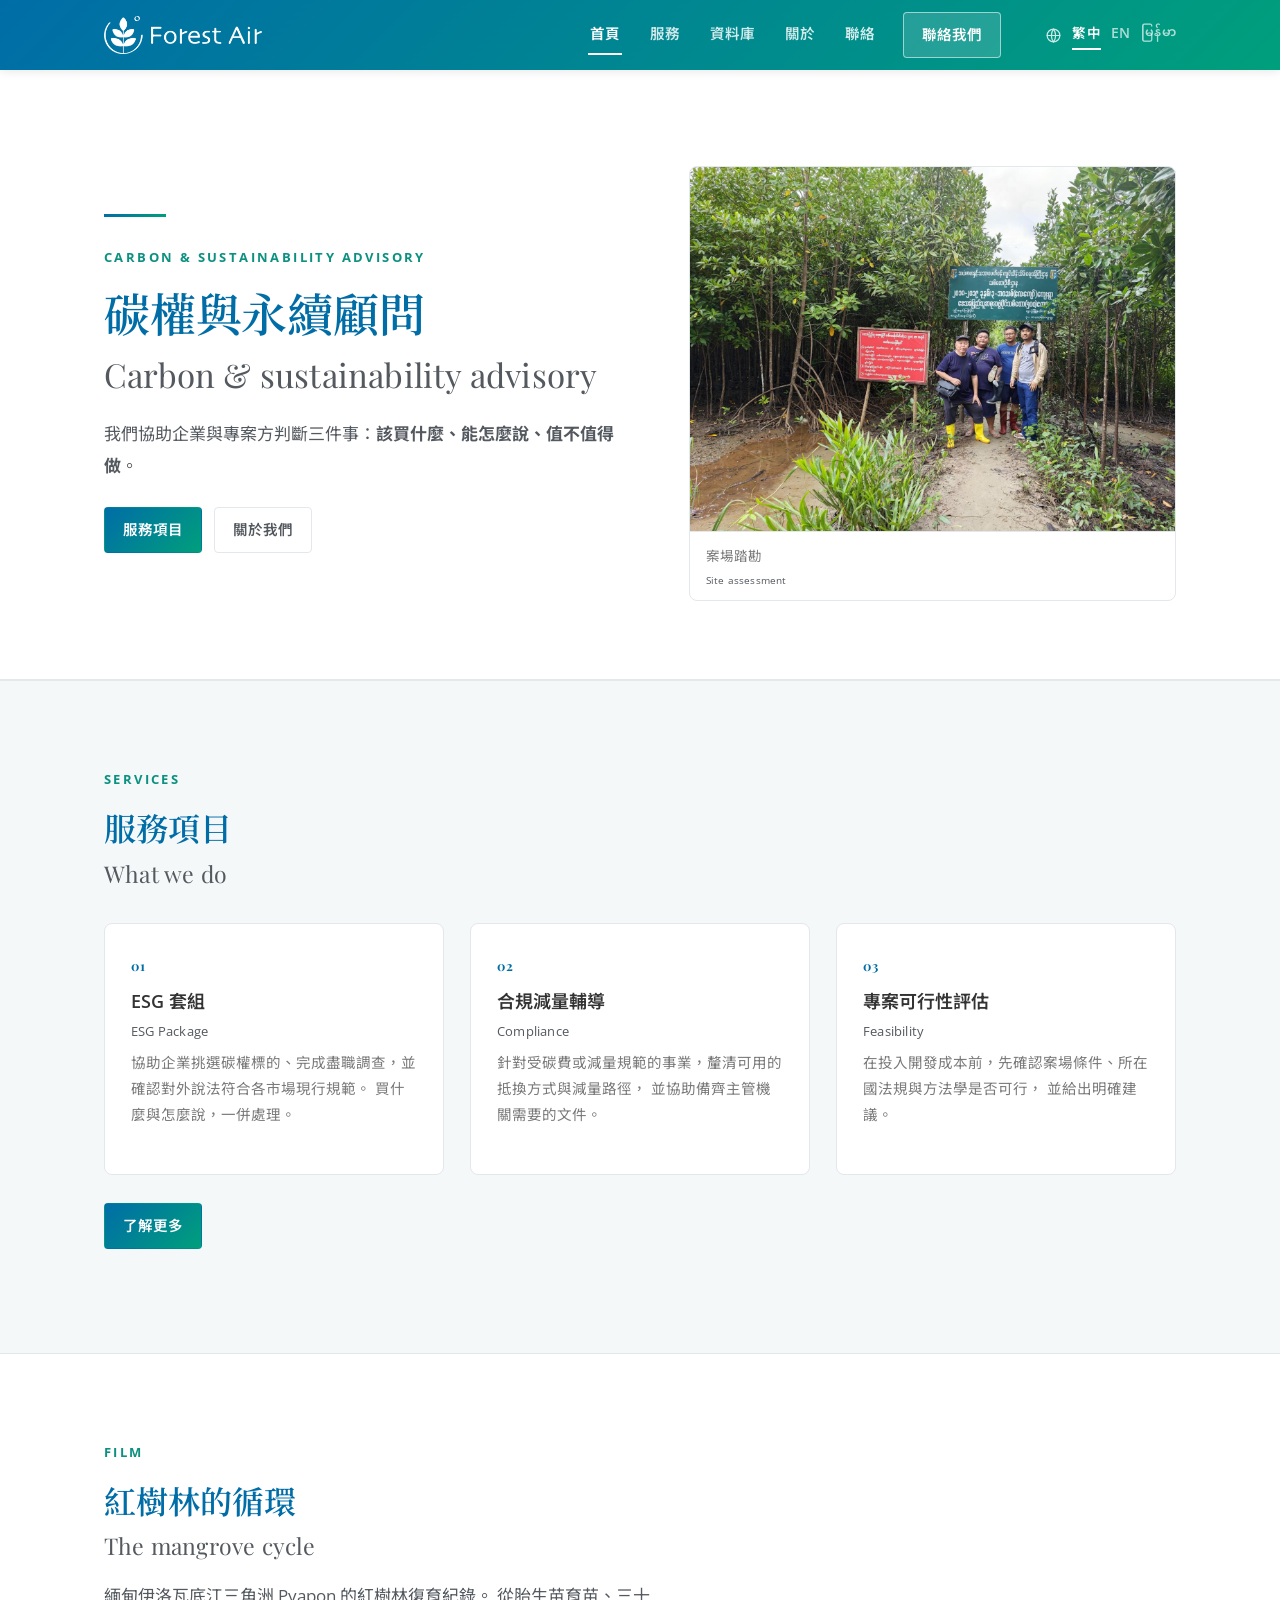
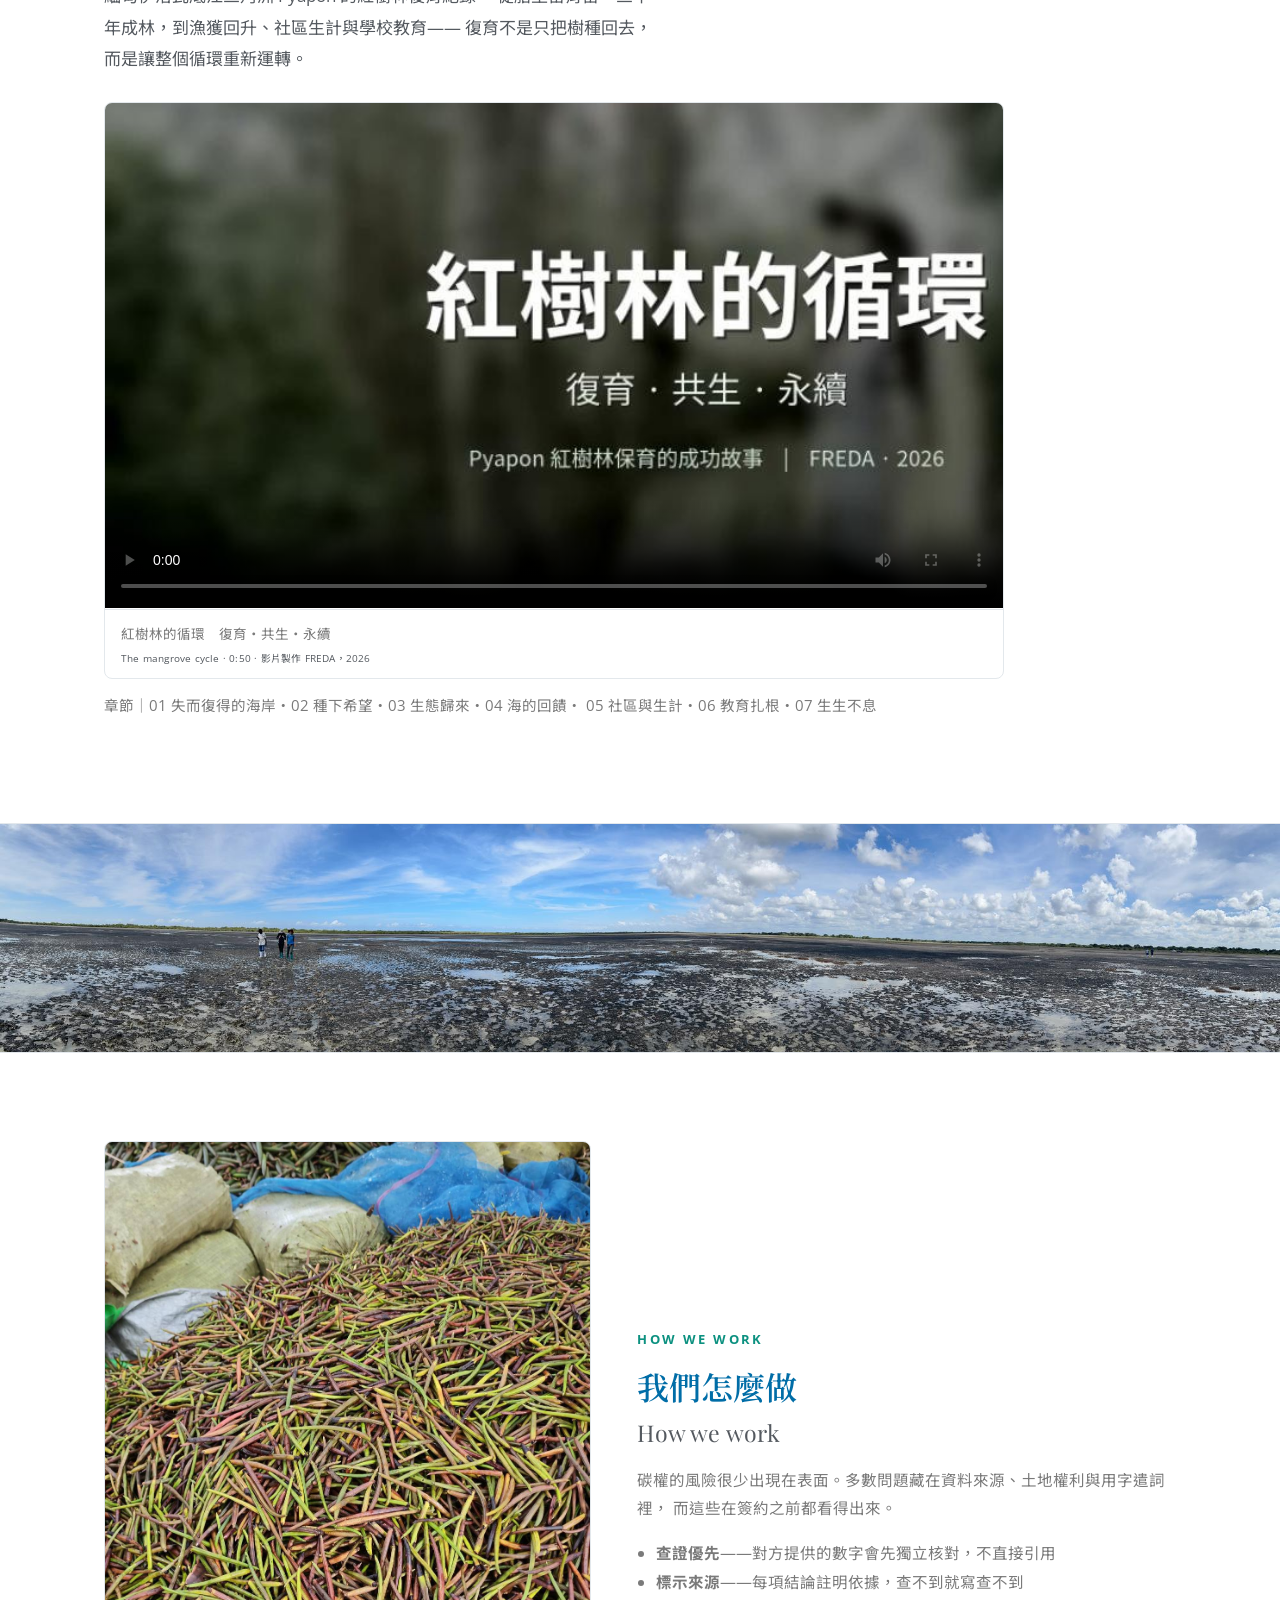
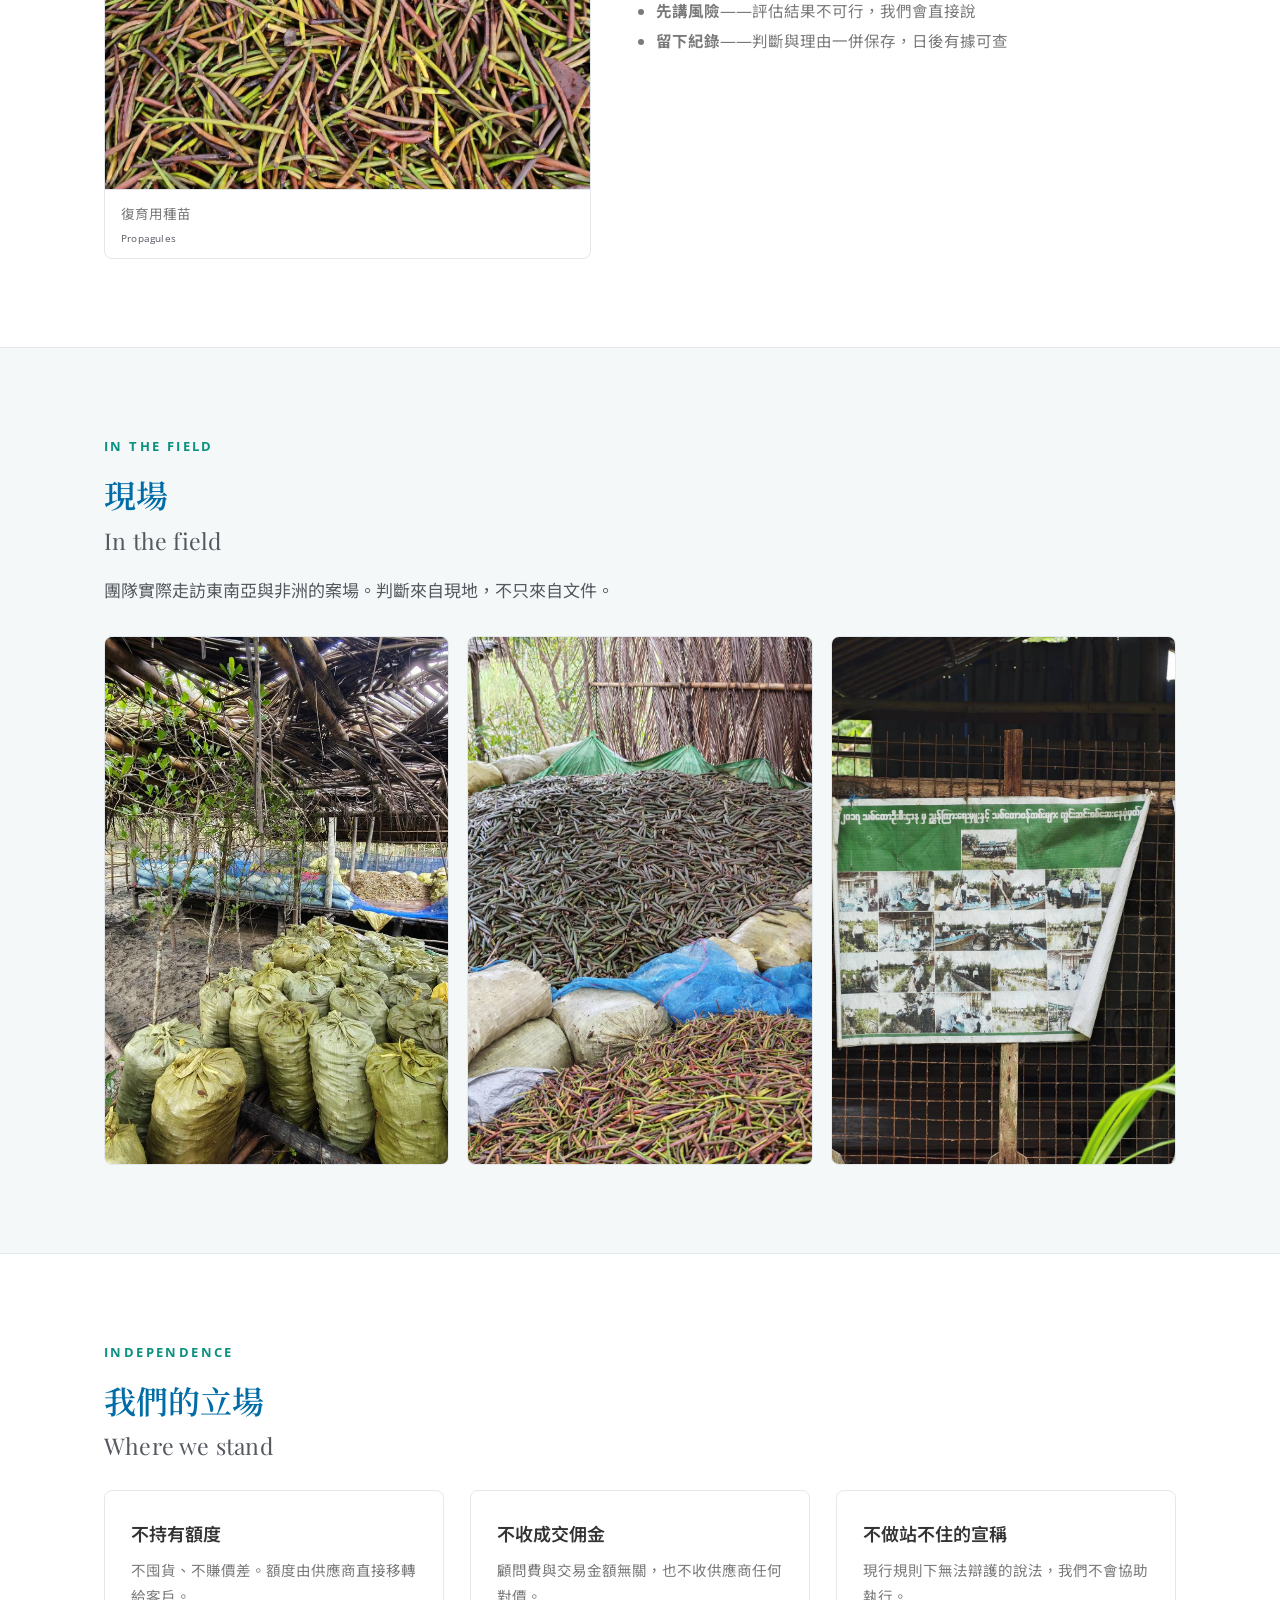
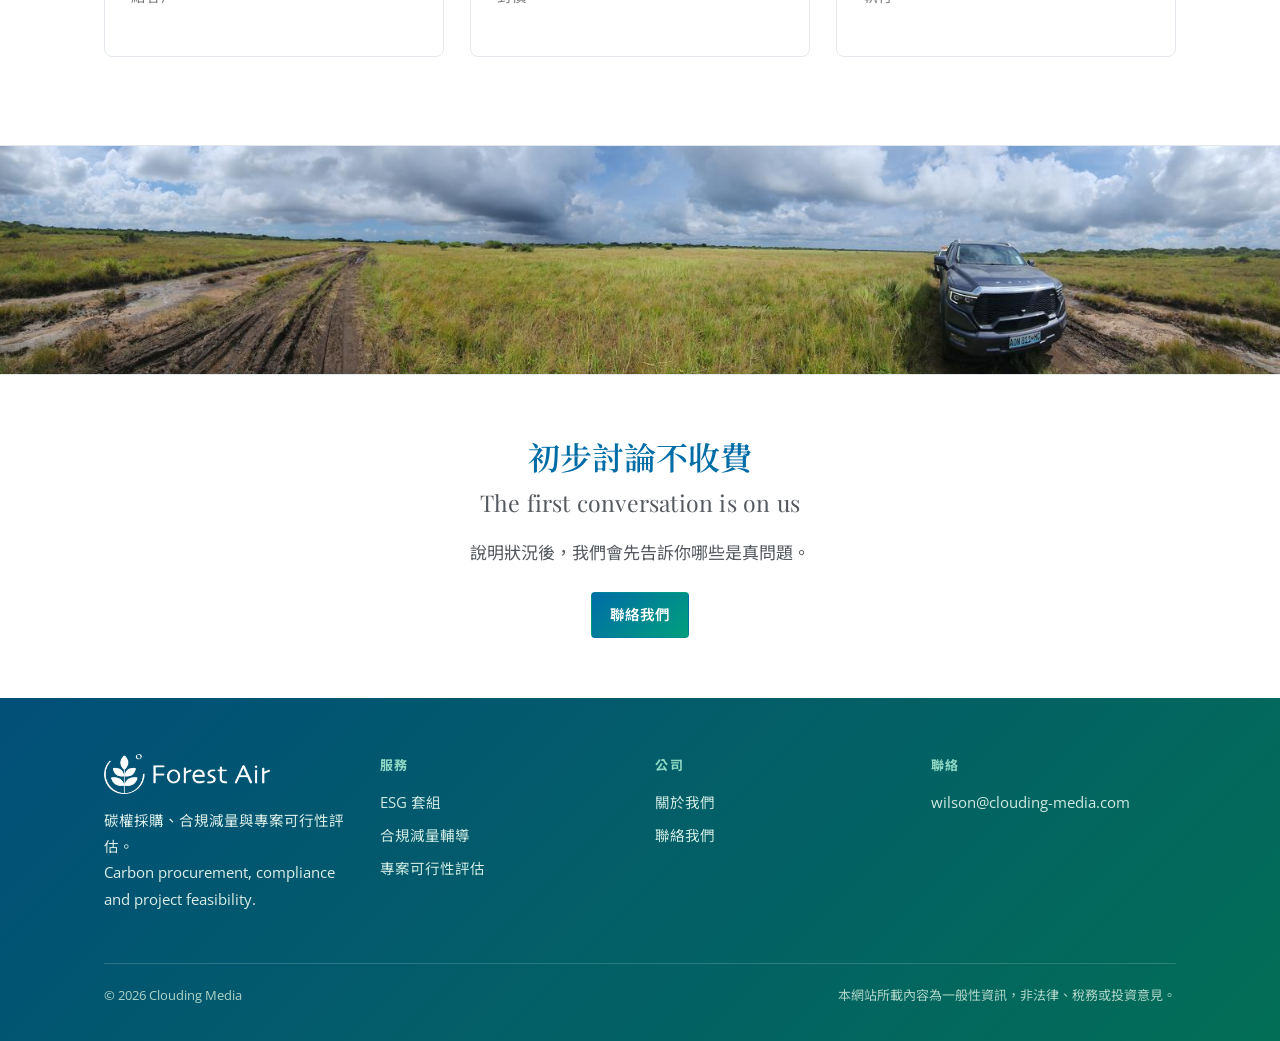
==== index.html @ 1f272fff "國家頁改為四大洲索引版面；影片封面改用影片自身的標題卡 國家頁 - 頂部四張洲別卡（亞太／非洲／美洲／歐洲與中東），顯示開發商與專案數 - 索引／分析兩個分頁：索引為洲別分組的國旗卡片，分析保留可排序" ====
<!DOCTYPE html>
<html lang="zh-Hant">
<head>
<meta charset="utf-8">
<meta name="viewport" content="width=device-width,initial-scale=1">
<title>Clouding Media｜碳權與永續顧問</title>
<meta name="description" content="協助企業與專案方處理碳權採購、合規減量與專案可行性評估。">
<link rel="preconnect" href="https://fonts.googleapis.com">
<link rel="preconnect" href="https://fonts.gstatic.com" crossorigin>
<link rel="stylesheet" href="https://fonts.googleapis.com/css2?family=Noto+Sans+Myanmar:wght@400;600;700&family=Playfair+Display:wght@500;600;700&family=Open+Sans:wght@400;600;700&family=Noto+Sans+TC:wght@400;500;700&family=Noto+Serif+TC:wght@600;700&display=swap">
<link rel="icon" href="images/favicon.ico" sizes="any">
<link rel="icon" type="image/png" href="images/icon-32.png" sizes="32x32">
<link rel="apple-touch-icon" href="images/icon-180.png">
<link rel="stylesheet" href="styles.css?v=20261012b">
<script src="pages-i18n.js?v=20261012b"></script>
<script src="lang.js?v=20261012b" defer></script>
</head>
<body>

<header>
<div class="wrap">
  <nav class="nav" id="nav">
    <a class="brand" href="index.html"><img src="images/logo-lockup-white.png" alt="FOREST AIR"></a>
    <button class="burger" onclick="document.getElementById('nav').classList.toggle('open')">選單</button>
    <span class="sp"></span>
    <a class="lk on" href="index.html">首頁</a>
    <a class="lk" href="services.html">服務</a>
    <a class="lk" href="data.html">資料庫</a>
    <a class="lk" href="about.html">關於</a>
    <a class="lk" href="contact.html">聯絡</a>
    <a class="cta" href="contact.html">聯絡我們</a>
    <span class="langbar" id="langbar"></span>
  </nav>
</div>
</header>

<div class="hero">
<div class="wrap">
  <div class="split">
    <div>
      <div class="rule"></div>
      <div class="eyebrow">Carbon &amp; Sustainability Advisory</div>
      <h1>碳權與永續顧問
        <span class="en">Carbon &amp; sustainability advisory</span></h1>
      <p class="lead">我們協助企業與專案方判斷三件事：<b>該買什麼、能怎麼說、值不值得做</b>。</p>
      <div class="hero-actions">
        <a class="cta" href="services.html">服務項目</a>
        <a class="btn2" href="about.html">關於我們</a>
      </div>
    </div>
    <figure class="figure">
      <img class="ratio-4x3" src="images/site-team.jpg" alt="紅樹林案場踏勘">
      <figcaption>案場踏勘<span class="en">Site assessment</span></figcaption>
    </figure>
  </div>
</div>
</div>

<!-- ───── 服務 ───── -->
<section class="alt">
<div class="wrap">
  <div class="eyebrow">Services</div>
  <h2>服務項目<span class="en">What we do</span></h2>

  <div class="grid g3" style="margin-top:32px">
    <div class="card">
      <div class="no">01</div>
      <h3>ESG 套組<span class="en">ESG Package</span></h3>
      <p class="small muted">協助企業挑選碳權標的、完成盡職調查，並確認對外說法符合各市場現行規範。
        買什麼與怎麼說，一併處理。</p>
    </div>
    <div class="card">
      <div class="no">02</div>
      <h3>合規減量輔導<span class="en">Compliance</span></h3>
      <p class="small muted">針對受碳費或減量規範的事業，釐清可用的抵換方式與減量路徑，
        並協助備齊主管機關需要的文件。</p>
    </div>
    <div class="card">
      <div class="no">03</div>
      <h3>專案可行性評估<span class="en">Feasibility</span></h3>
      <p class="small muted">在投入開發成本前，先確認案場條件、所在國法規與方法學是否可行，
        並給出明確建議。</p>
    </div>
  </div>

  <p style="margin-top:28px"><a class="cta" href="services.html">了解更多</a></p>
</div>
</section>

<!-- ───── 影片 ───── -->
<section>
<div class="wrap">
  <div class="eyebrow">Film</div>
  <h2>紅樹林的循環<span class="en">The mangrove cycle</span></h2>
  <p class="lead">緬甸伊洛瓦底江三角洲 Pyapon 的紅樹林復育紀錄。
    從胎生苗育苗、三十年成林，到漁獲回升、社區生計與學校教育——
    復育不是只把樹種回去，而是讓整個循環重新運轉。</p>

  <figure class="figure vid" style="margin-top:28px">
    <video controls preload="metadata" playsinline
           poster="images/video-poster.jpg" width="1920" height="1080">
      <source src="videos/mangrove-cycle.mp4" type="video/mp4">
      您的瀏覽器不支援內嵌影片，<a href="videos/mangrove-cycle.mp4">請改為下載觀看</a>。
    </video>
    <figcaption>紅樹林的循環　復育・共生・永續<span class="en">The mangrove cycle · 0:50 · 影片製作 FREDA，2026</span></figcaption>
  </figure>

  <p class="small muted" style="max-width:900px;margin-top:14px">
    章節｜01 失而復得的海岸・02 種下希望・03 生態歸來・04 海的回饋・
    05 社區與生計・06 教育扎根・07 生生不息
  </p>
</div>
</section>

<div class="band"><img src="images/tidal-flat.jpg" alt="潮間帶灘地"></div>

<!-- ───── 作業方式 ───── -->
<section>
<div class="wrap">
  <div class="split rev">
    <figure class="figure">
      <img class="ratio-3x4" src="images/propagules.jpg" alt="紅樹林胎生苗">
      <figcaption>復育用種苗<span class="en">Propagules</span></figcaption>
    </figure>
    <div>
      <div class="eyebrow">How we work</div>
      <h2>我們怎麼做<span class="en">How we work</span></h2>
      <p>碳權的風險很少出現在表面。多數問題藏在資料來源、土地權利與用字遣詞裡，
        而這些在簽約之前都看得出來。</p>
      <ul style="color:var(--muted);font-size:15.5px;padding-left:19px;line-height:1.9">
        <li><b>查證優先</b>——對方提供的數字會先獨立核對，不直接引用</li>
        <li><b>標示來源</b>——每項結論註明依據，查不到就寫查不到</li>
        <li><b>先講風險</b>——評估結果不可行，我們會直接說</li>
        <li><b>留下紀錄</b>——判斷與理由一併保存，日後有據可查</li>
      </ul>
    </div>
  </div>
</div>
</section>

<!-- ───── 現場 ───── -->
<section class="alt">
<div class="wrap">
  <div class="eyebrow">In the field</div>
  <h2>現場<span class="en">In the field</span></h2>
  <p class="lead">團隊實際走訪東南亞與非洲的案場。判斷來自現地，不只來自文件。</p>

  <div class="imgrow" style="margin-top:30px">
    <figure class="figure">
      <img class="ratio-3x4" src="images/nursery.jpg" alt="種苗暫存區">
      <figcaption>種苗暫存<span class="en">Nursery</span></figcaption>
    </figure>
    <figure class="figure">
      <img class="ratio-3x4" src="images/drying.jpg" alt="種苗整理">
      <figcaption>種苗整理<span class="en">Sorting</span></figcaption>
    </figure>
    <figure class="figure">
      <img class="ratio-3x4" src="images/signboard.jpg" alt="專案說明看板">
      <figcaption>專案說明<span class="en">Project signage</span></figcaption>
    </figure>
  </div>
</div>
</section>

<!-- ───── 立場 ───── -->
<section>
<div class="wrap">
  <div class="eyebrow">Independence</div>
  <h2>我們的立場<span class="en">Where we stand</span></h2>
  <div class="grid g3" style="margin-top:26px">
    <div class="card">
      <h3>不持有額度</h3>
      <p class="small muted">不囤貨、不賺價差。額度由供應商直接移轉給客戶。</p>
    </div>
    <div class="card">
      <h3>不收成交佣金</h3>
      <p class="small muted">顧問費與交易金額無關，也不收供應商任何對價。</p>
    </div>
    <div class="card">
      <h3>不做站不住的宣稱</h3>
      <p class="small muted">現行規則下無法辯護的說法，我們不會協助執行。</p>
    </div>
  </div>
</div>
</section>

<div class="band"><img src="images/wetland.jpg" alt="濕地景觀"></div>

<section class="tight">
<div class="wrap" style="text-align:center">
  <h2>初步討論不收費<span class="en">The first conversation is on us</span></h2>
  <p class="lead" style="margin:0 auto 24px">說明狀況後，我們會先告訴你哪些是真問題。</p>
  <a class="cta" href="contact.html">聯絡我們</a>
</div>
</section>

<footer>
<div class="wrap">
  <div class="ft">
    <div>
      <img class="ftlogo" src="images/logo-lockup-white.png" alt="FOREST AIR">
      <p>碳權採購、合規減量與專案可行性評估。<br>
        <span class="small">Carbon procurement, compliance and project feasibility.</span></p>
    </div>
    <div>
      <h4>服務</h4>
      <ul>
        <li><a href="services.html#esg">ESG 套組</a></li>
        <li><a href="services.html#compliance">合規減量輔導</a></li>
        <li><a href="services.html#feasibility">專案可行性評估</a></li>
      </ul>
    </div>
    <div>
      <h4>公司</h4>
      <ul>
        <li><a href="about.html">關於我們</a></li>
        <li><a href="contact.html">聯絡我們</a></li>
      </ul>
    </div>
    <div>
      <h4>聯絡</h4>
      <ul><li><a href="mailto:wilson@clouding-media.com">wilson@clouding-media.com</a></li></ul>
    </div>
  </div>
  <div class="copy">
    <span>© 2026 Clouding Media</span><span class="sp"></span>
    <span>本網站所載內容為一般性資訊，非法律、稅務或投資意見。</span>
  </div>
</div>
</footer>

</body>
</html>
---- styles.css ----
/* Clouding Media — 碳權與永續顧問
   視覺與 afallo2.com 對齊：#006DA7 藍 → #009F7C 綠的 135° 漸層、
   Playfair Display 標題、Open Sans ＋ 思源黑體內文。 */

:root{
  --brand:#006DA7;        /* 主色・標題與連結 */
  --brand2:#009F7C;       /* 漸層終點 */
  --grad:linear-gradient(135deg,#006DA7 0%,#009F7C 100%);
  --grad-dk:linear-gradient(135deg,#024f79 0%,#036e56 100%);
  --accent:#0C9180;       /* 輔色・眉標與線條 */
  --accent-soft:#e8f4f1;
  --ink:#333333;          /* 小標與數據 */
  --navy:#006DA7;         /* 沿用舊名，指向主色 */
  --muted:#7A7A7A;        /* 內文 */
  --sec:#54595F;
  --paper:#ffffff;
  --sand:#f5f8f9;
  --line:#e3e8ec;
  --warn:#9a6a1b;
  --warn-soft:#fdf6e6;
  --max:1120px;
  --serif:"Playfair Display","Noto Serif TC","Songti TC",Georgia,serif;
  --sans:"Open Sans","Noto Sans TC","PingFang TC","Microsoft JhengHei",system-ui,-apple-system,sans-serif;
}
@media (prefers-color-scheme:dark){
  :root:not([data-theme="light"]){
    --brand:#5bb5e0; --brand2:#4fc9a6; --accent:#5fc3b0; --accent-soft:#12302b;
    --ink:#e9eef3; --navy:#5bb5e0; --muted:#9aa7b1; --sec:#b4bcc3;
    --paper:#111820; --sand:#0c1117; --line:#253040;
    --warn:#d4a44a; --warn-soft:#2a2213;
  }
}
*{box-sizing:border-box}
html{scroll-behavior:smooth}
body{
  margin:0; background:var(--paper); color:var(--muted);
  font-family:var(--sans); font-size:15.5px; line-height:1.8;
  -webkit-font-smoothing:antialiased;
}
.wrap{max-width:var(--max);margin:0 auto;padding:0 24px}
a{color:inherit}

/* ── 頁首 ── */
header{
  position:sticky;top:0;z-index:50;background:var(--grad);
  box-shadow:0 1px 10px rgba(0,0,0,.10);
}
.nav{display:flex;align-items:center;gap:26px;height:70px}
/* 只有間隔元件可伸縮，其餘不得被擠壓 */
.nav>*{flex:0 0 auto}
.nav .sp{flex:1 1 0;min-width:0}
.brand{display:inline-flex;align-items:center;gap:9px;
  font-family:var(--serif);font-size:20px;font-weight:600;letter-spacing:1.2px;
  text-decoration:none;color:#fff;white-space:nowrap}
.brand img{height:38px;width:auto;display:block}
@media(max-width:480px){.brand img{height:32px}}
.ftlogo{height:40px;width:auto;display:block;margin-bottom:14px}
.brand span{color:#9ff0d8}
.nav a.lk{text-decoration:none;color:rgba(255,255,255,.82);font-size:14.5px;font-weight:600;
  padding:6px 2px;border-bottom:2px solid transparent;white-space:nowrap}
.nav a.lk:hover,.nav a.lk.on{color:#fff;border-bottom-color:#fff}
.cta{display:inline-block;background:var(--grad);border:1px solid transparent;
  color:#fff!important;text-decoration:none;
  padding:9px 18px;border-radius:4px;font-size:14.5px;font-weight:600;white-space:nowrap}
.cta:hover{filter:brightness(1.1)}
/* 頁首內的 CTA 疊在漸層上，改白色外框 */
header .cta{background:rgba(255,255,255,.14);border-color:rgba(255,255,255,.55)}
header .cta:hover{background:#fff;color:var(--brand)!important;border-color:#fff;filter:none}
/* ── 語系 ── */
html[lang="en"] .en{display:none}       /* 英文版主文已是英文，副標會重複 */
html[lang="my"] body,html[lang="my"] h1,html[lang="my"] h2,html[lang="my"] h3{
  font-family:"Noto Sans Myanmar","Myanmar Text","Padauk",var(--sans);line-height:1.95}
html[lang="my"] .lead{line-height:2}

/* ── 語系切換（全站共用） ── */
.langbar{display:inline-flex;align-items:center;gap:10px;margin-left:18px;color:#fff}
.langbar svg{width:17px;height:17px;opacity:.8;flex:0 0 auto}
.langbar button{background:none;border:none;padding:3px 0;cursor:pointer;
  font-family:var(--sans);font-size:13.5px;font-weight:600;letter-spacing:.4px;
  color:rgba(255,255,255,.68);line-height:1.6;border-bottom:2px solid transparent}
.langbar button:hover{color:#fff}
.langbar button.on{color:#fff;border-bottom-color:#fff}
.langbar button[lang="my"]{font-family:"Noto Sans Myanmar","Myanmar Text","Padauk",var(--sans);
  font-size:12.5px;line-height:1.9}
@media(max-width:900px){
  .nav.open .langbar{width:100%;margin:12px 0 0;padding-top:12px;
    border-top:1px solid rgba(255,255,255,.22)}
  .nav:not(.open) .langbar{display:none}
}
.burger{display:none;background:none;border:1px solid rgba(255,255,255,.5);border-radius:4px;
  padding:7px 10px;cursor:pointer;color:#fff;font-size:15px}
@media(max-width:900px){
  .nav .lk,.nav .cta{display:none}
  .burger{display:block}
  .nav.open{height:auto;flex-wrap:wrap;padding-bottom:16px}
  .nav.open .lk,.nav.open .cta{display:block;width:100%;padding:11px 0;border-bottom:1px solid rgba(255,255,255,.22)}
  .nav.open .cta{text-align:center;border-radius:4px;margin-top:10px;border:none}
}

/* ── 區塊 ── */
section{padding:88px 0}
section.tight{padding:60px 0}
section.alt{background:var(--sand);border-block:1px solid var(--line)}
.eyebrow{font-size:12.5px;letter-spacing:2.4px;text-transform:uppercase;
  color:var(--accent);font-weight:700;margin-bottom:14px}
h1{font-family:var(--serif);font-size:clamp(29px,4.6vw,46px);line-height:1.32;color:var(--brand);
  margin:0 0 18px;font-weight:600;letter-spacing:-.2px}
h2{font-family:var(--serif);font-size:clamp(23px,3.2vw,32px);line-height:1.4;color:var(--brand);
  margin:0 0 16px;font-weight:600}
h3{font-size:18px;margin:0 0 9px;font-weight:600;line-height:1.55;color:var(--ink)}
.lead{font-size:17px;color:var(--sec);max-width:56ch;margin:0 0 26px;line-height:1.85}
.en{display:block;font-size:.72em;color:var(--sec);font-weight:400;
  letter-spacing:.2px;margin-top:5px;line-height:1.55}
p{margin:0 0 16px}
.muted{color:var(--muted)}
.small{font-size:14.5px}

/* ── 首屏 ── */
.hero{padding:96px 0 78px;background:var(--paper);border-bottom:1px solid var(--line)}
.hero .rule{width:62px;height:3px;background:var(--grad);margin:0 0 30px}
.hero-actions{display:flex;gap:12px;flex-wrap:wrap;margin-top:8px}
.btn2{display:inline-block;text-decoration:none;padding:9px 18px;border-radius:4px;
  border:1px solid var(--line);font-size:14.5px;font-weight:600;color:var(--sec)}
.btn2:hover{border-color:var(--brand);color:var(--brand)}

/* ── 格線 ── */
.grid{display:grid;gap:26px}
.g2{grid-template-columns:repeat(auto-fit,minmax(300px,1fr))}
.g3{grid-template-columns:repeat(auto-fit,minmax(272px,1fr))}
.g4{grid-template-columns:repeat(auto-fit,minmax(210px,1fr))}

.card{background:var(--paper);border:1px solid var(--line);border-radius:8px;padding:30px 26px;
  transition:box-shadow .18s,border-color .18s}
.card:hover{box-shadow:0 4px 18px rgba(0,109,167,.09);border-color:#cfe0e9}
section.alt .card{background:var(--paper)}
.card .no{font-family:var(--serif);font-size:13px;color:var(--brand);
  font-weight:700;letter-spacing:1.4px;margin-bottom:10px}
.card ul{margin:14px 0 0;padding-left:19px;font-size:15px;color:var(--muted)}
.card ul li{margin-bottom:7px}

.stat{border-left:3px solid var(--brand);padding-left:18px}
.stat .v{font-family:var(--serif);font-size:30px;font-weight:600;line-height:1.2;color:var(--brand)}
.stat .k{font-size:14px;color:var(--muted);margin-top:4px}

/* ── 清單 ── */
.rows{border-top:1px solid var(--line)}
.row{display:grid;grid-template-columns:minmax(150px,230px) 1fr;gap:24px;
  padding:24px 0;border-bottom:1px solid var(--line)}
@media(max-width:700px){.row{grid-template-columns:1fr;gap:8px}}
.row .t{font-weight:700}
.row .d{color:var(--muted);font-size:15.5px}

/* ── 引言／原則 ── */
.quote{border-left:3px solid var(--accent);padding:4px 0 4px 22px;color:var(--sec);
  font-family:var(--serif);font-size:20px;line-height:1.75;max-width:62ch}
.notebox{background:var(--warn-soft);border-left:3px solid var(--warn);
  padding:18px 22px;border-radius:0 6px 6px 0;font-size:15.5px}

/* ── 頁尾 ── */
footer{background:var(--grad-dk);color:#fff;padding:56px 0 34px;margin-top:0}
footer a{color:#cfeae2;text-decoration:none}
footer a:hover{color:#fff;text-decoration:underline}
footer .ft{display:grid;gap:30px;grid-template-columns:repeat(auto-fit,minmax(220px,1fr))}
footer h4{font-size:13px;letter-spacing:1.6px;text-transform:uppercase;
  margin:0 0 12px;color:#8fd9c4;font-weight:700}
footer p,footer li{color:#dceee8;font-size:14.5px}
footer ul{list-style:none;margin:0;padding:0}
footer li{margin-bottom:7px}
.copy{margin-top:34px;padding-top:20px;border-top:1px solid rgba(255,255,255,.16);
  font-size:13px;color:#aed4c8;display:flex;gap:14px;flex-wrap:wrap}
.copy .sp{flex:1}

@media(max-width:700px){
  section{padding:62px 0}
  .hero{padding:72px 0 58px}
  .card{padding:24px 20px}
}

/* ── 影像 ── */
.figure{margin:0;border-radius:8px;overflow:hidden;border:1px solid var(--line);background:var(--paper)}
.figure img{display:block;width:100%;height:100%;object-fit:cover}
.figure figcaption{padding:12px 16px;font-size:13.5px;color:var(--muted);border-top:1px solid var(--line)}
.figure.vid{max-width:900px}
.figure.vid video{display:block;width:100%;height:auto;aspect-ratio:16/9;background:#000;object-fit:cover}
.split{display:grid;grid-template-columns:1.05fr .95fr;gap:46px;align-items:center}
.split.rev{grid-template-columns:.95fr 1.05fr}
@media(max-width:860px){.split,.split.rev{grid-template-columns:1fr;gap:28px}}
.band{height:230px;overflow:hidden;border-block:1px solid var(--line)}
.band img{width:100%;height:100%;object-fit:cover;display:block}
@media(max-width:700px){.band{height:150px}}
.ratio-4x3{aspect-ratio:4/3}
.ratio-3x4{aspect-ratio:3/4}
.imgrow{display:grid;grid-template-columns:repeat(auto-fit,minmax(230px,1fr));gap:18px}
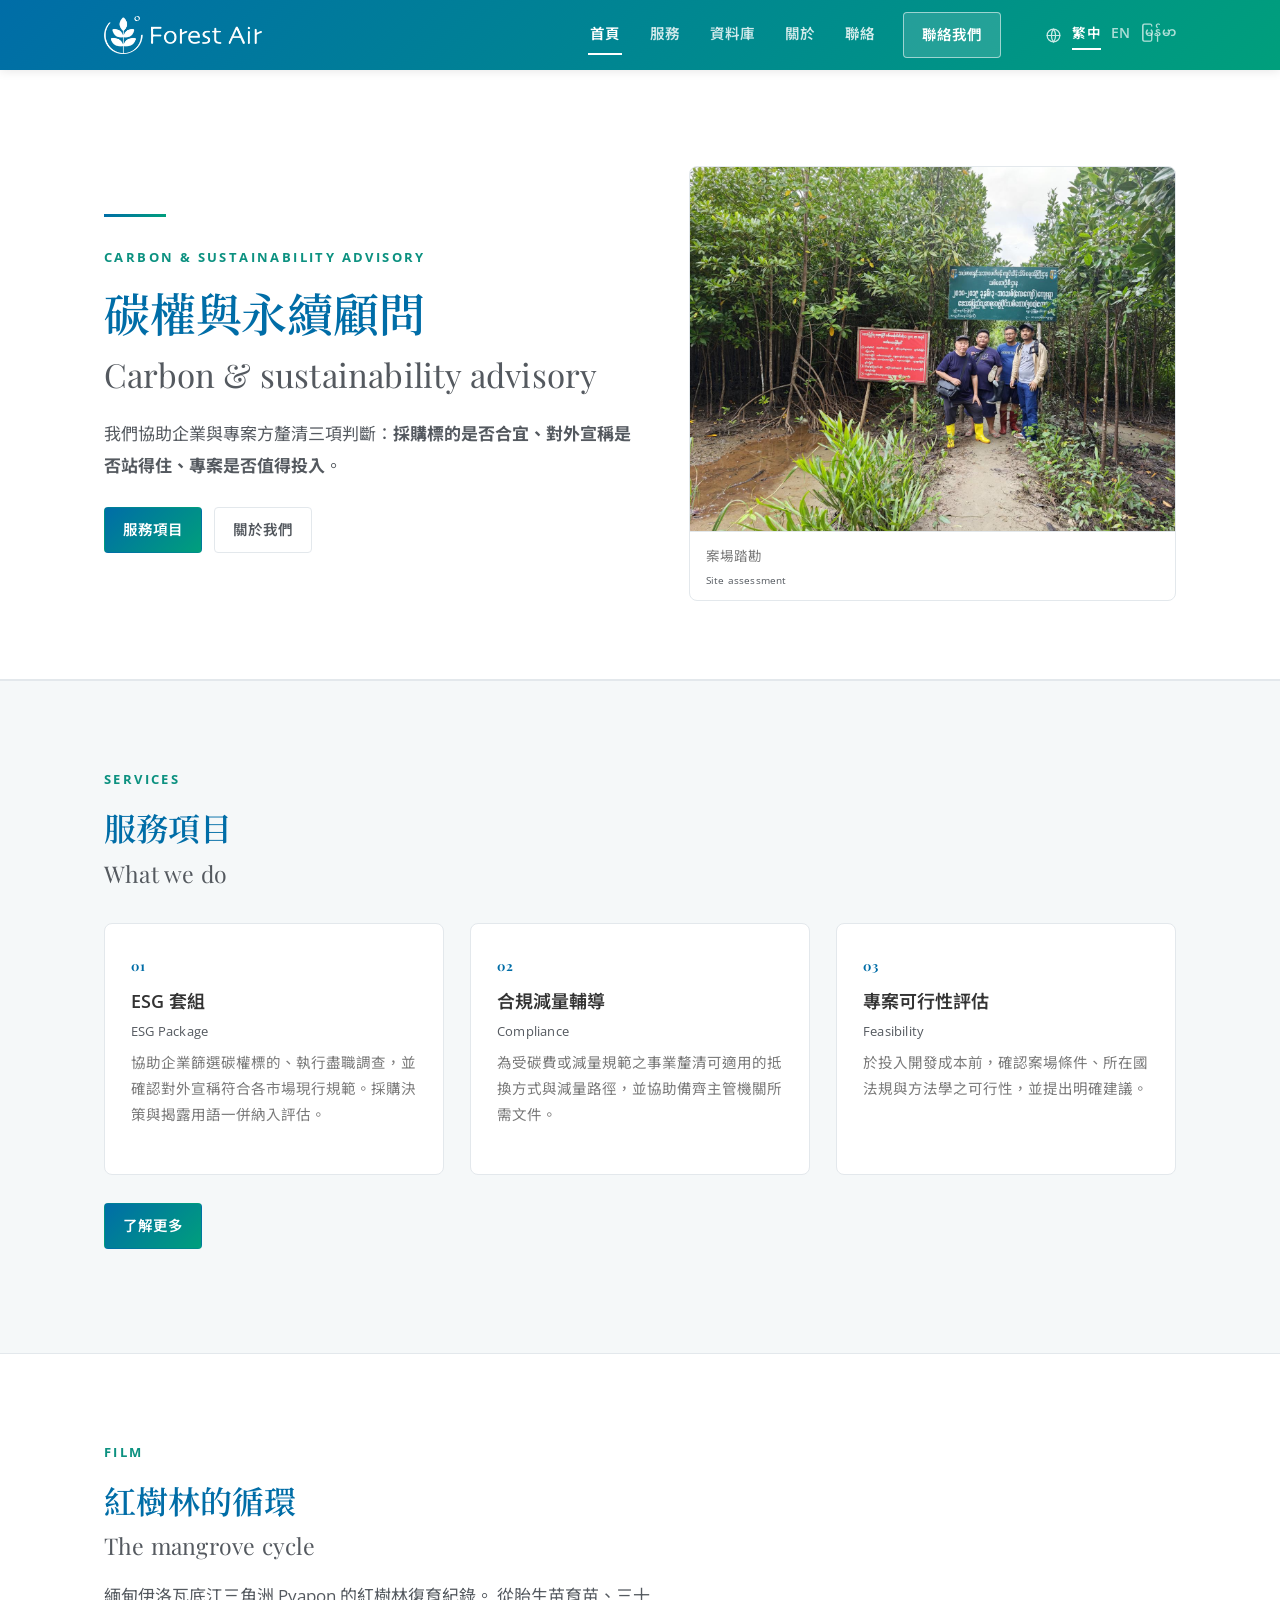
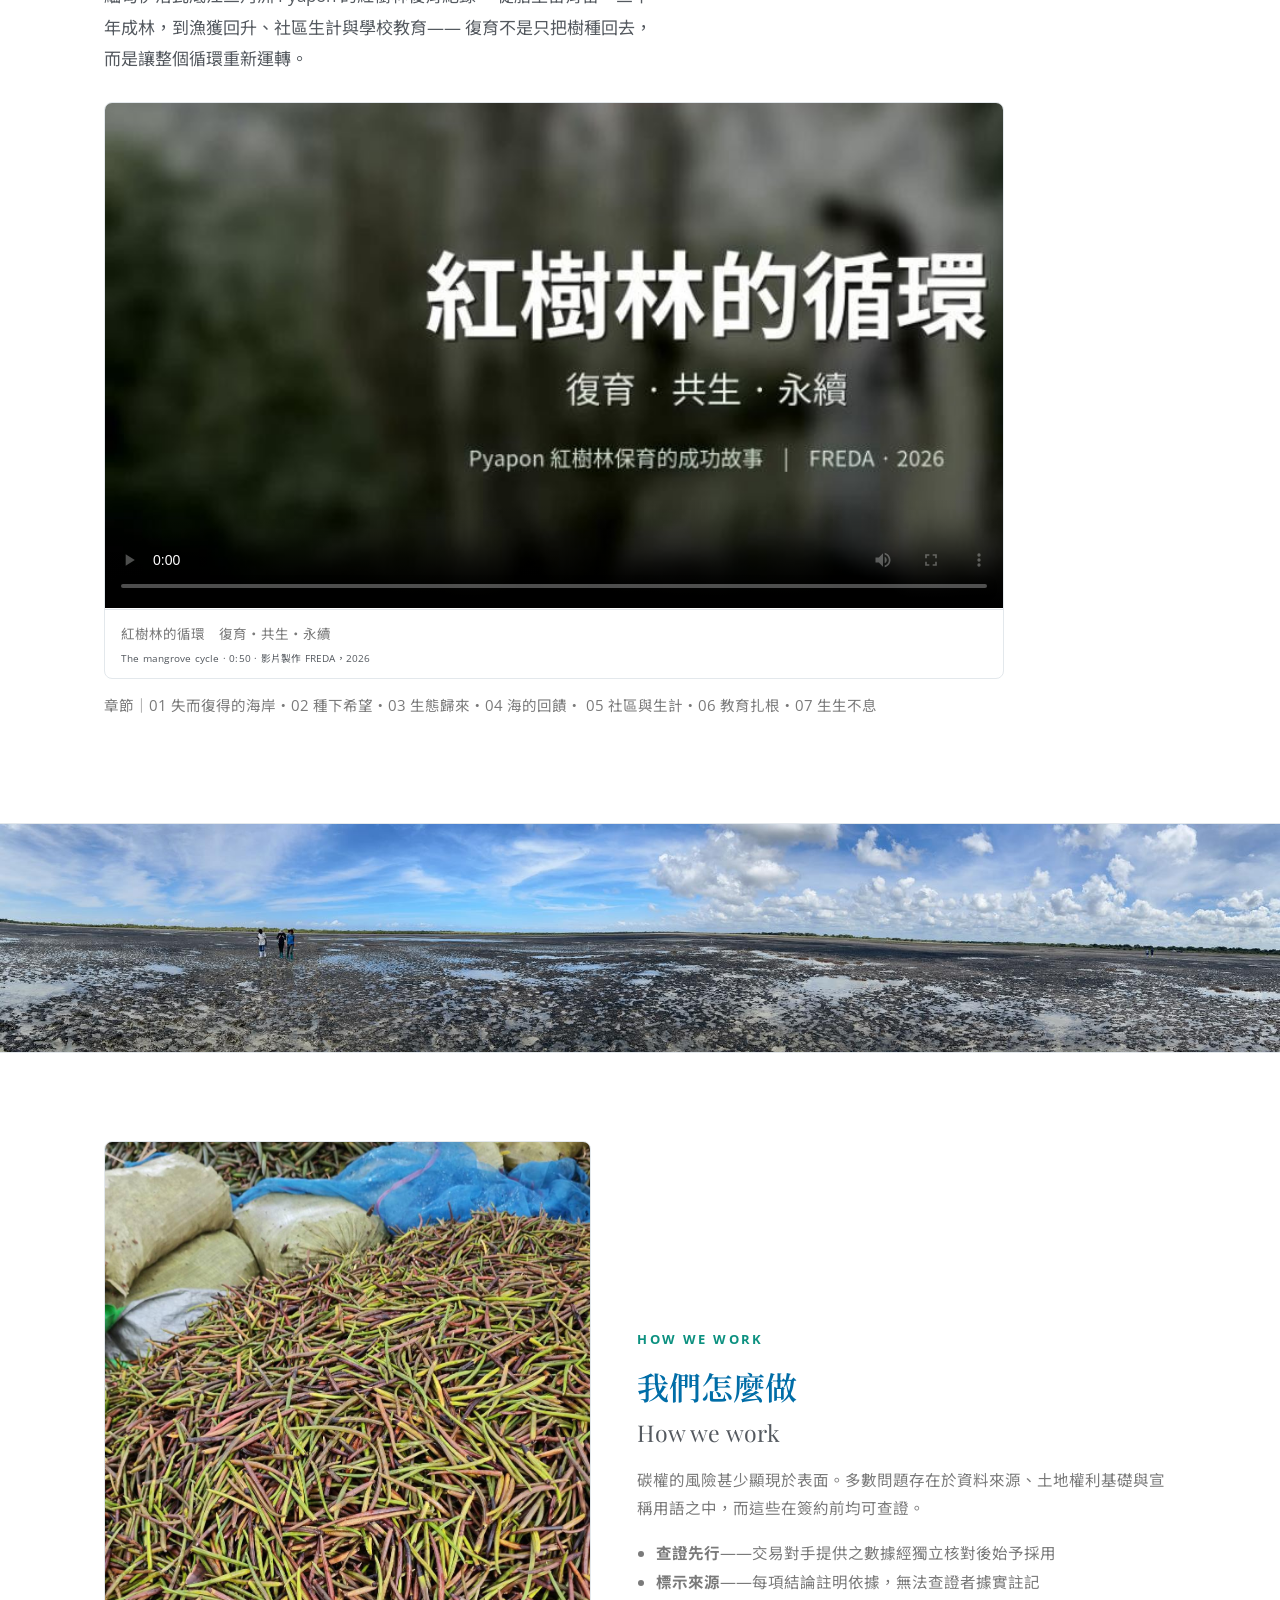
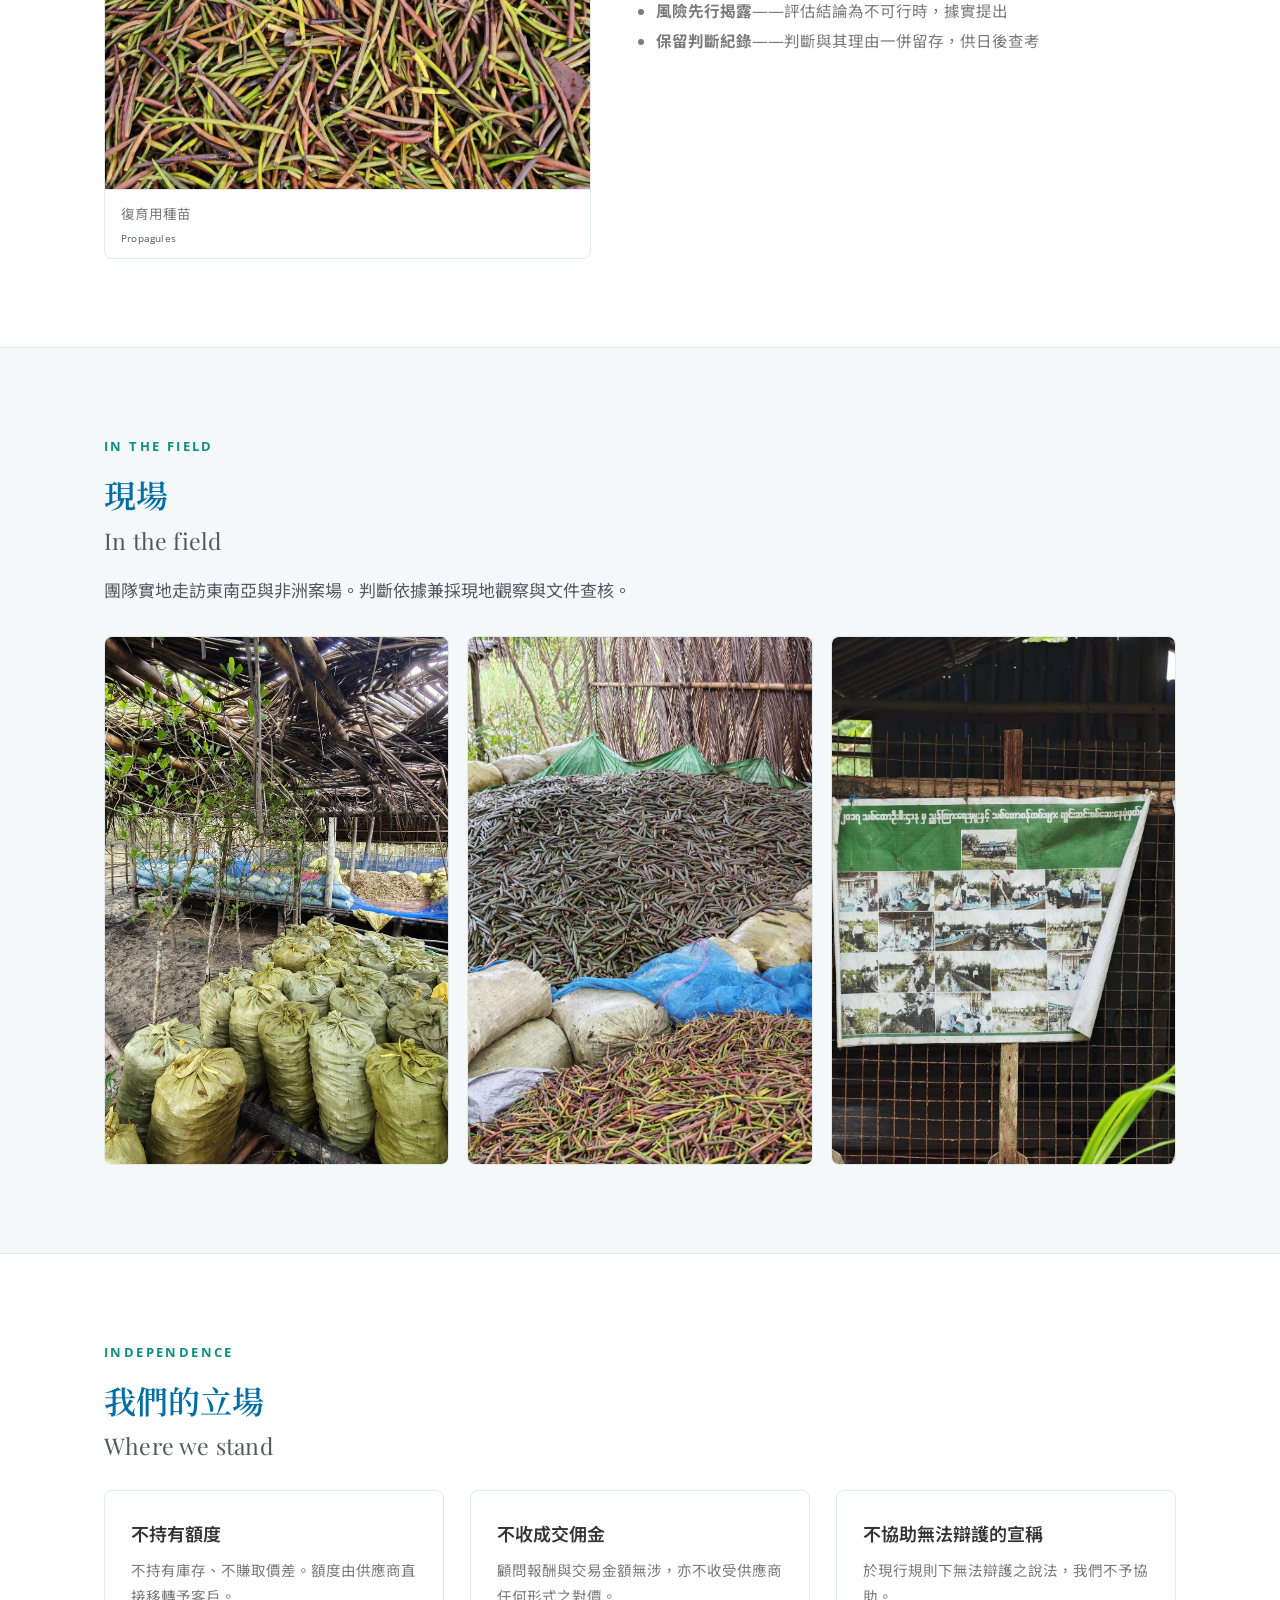
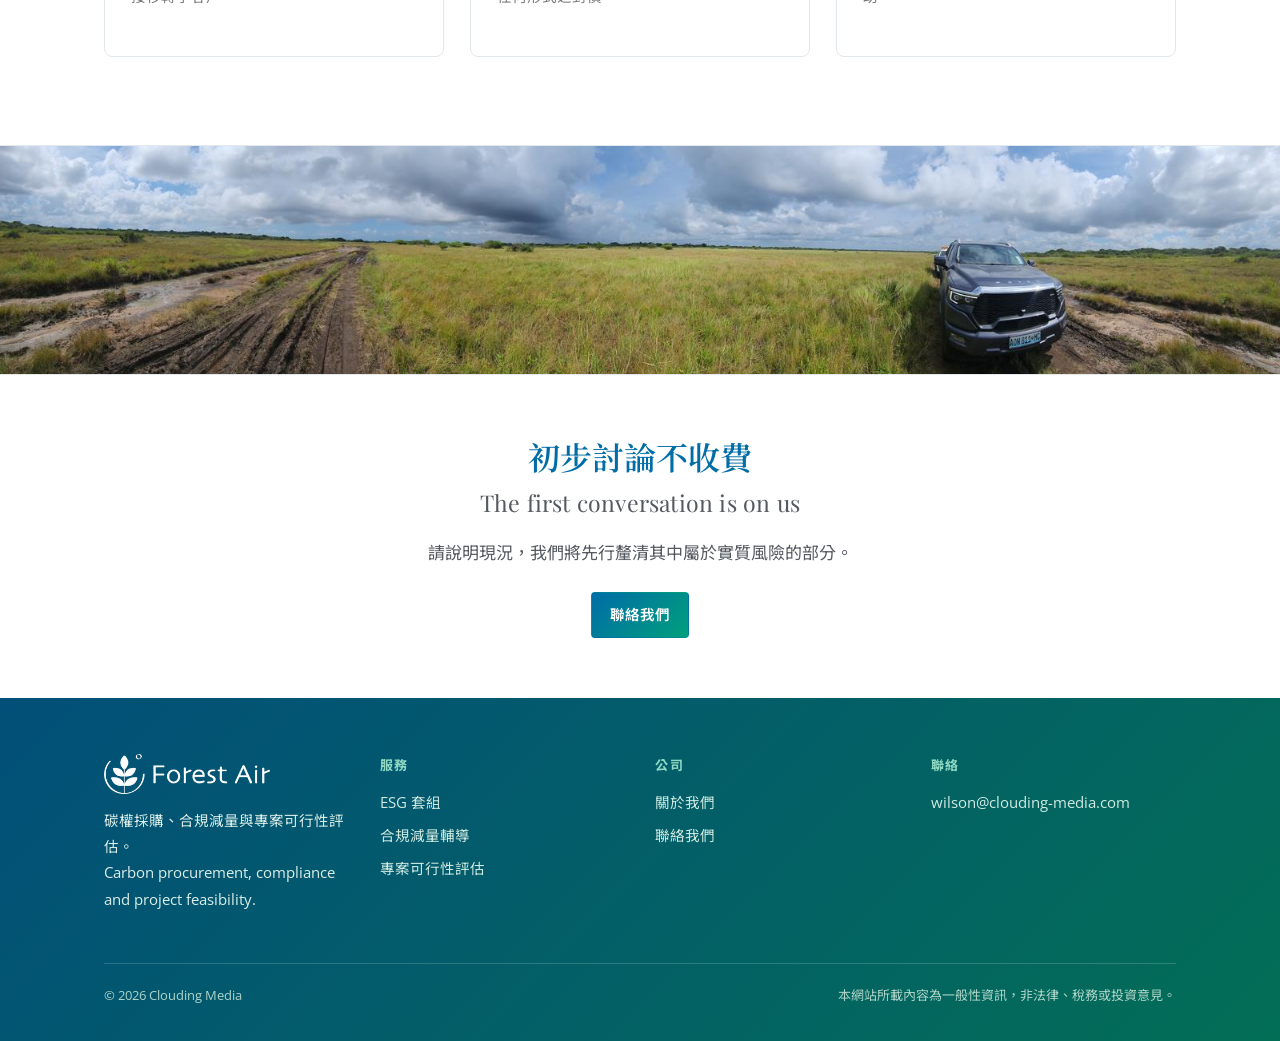
==== commit 8a4ef224: "網站文案改為商務語體 四個靜態頁共改寫 51 句。原則是提高語域但不稀釋立場—— 「不可行就說不可行」這類是本公司的差異化，不改成通用顧問辭令， 只換成對企業客戶說話的語體。  主要調整 - 首頁主張" ====
--- a/index.html
+++ b/index.html
@@ -42,7 +42,7 @@
       <div class="eyebrow">Carbon &amp; Sustainability Advisory</div>
       <h1>碳權與永續顧問
         <span class="en">Carbon &amp; sustainability advisory</span></h1>
-      <p class="lead">我們協助企業與專案方判斷三件事：<b>該買什麼、能怎麼說、值不值得做</b>。</p>
+      <p class="lead">我們協助企業與專案方釐清三項判斷：<b>採購標的是否合宜、對外宣稱是否站得住、專案是否值得投入</b>。</p>
       <div class="hero-actions">
         <a class="cta" href="services.html">服務項目</a>
         <a class="btn2" href="about.html">關於我們</a>
@@ -66,20 +66,17 @@
     <div class="card">
       <div class="no">01</div>
       <h3>ESG 套組<span class="en">ESG Package</span></h3>
-      <p class="small muted">協助企業挑選碳權標的、完成盡職調查，並確認對外說法符合各市場現行規範。
-        買什麼與怎麼說，一併處理。</p>
+      <p class="small muted">協助企業篩選碳權標的、執行盡職調查，並確認對外宣稱符合各市場現行規範。採購決策與揭露用語一併納入評估。</p>
     </div>
     <div class="card">
       <div class="no">02</div>
       <h3>合規減量輔導<span class="en">Compliance</span></h3>
-      <p class="small muted">針對受碳費或減量規範的事業，釐清可用的抵換方式與減量路徑，
-        並協助備齊主管機關需要的文件。</p>
+      <p class="small muted">為受碳費或減量規範之事業釐清可適用的抵換方式與減量路徑，並協助備齊主管機關所需文件。</p>
     </div>
     <div class="card">
       <div class="no">03</div>
       <h3>專案可行性評估<span class="en">Feasibility</span></h3>
-      <p class="small muted">在投入開發成本前，先確認案場條件、所在國法規與方法學是否可行，
-        並給出明確建議。</p>
+      <p class="small muted">於投入開發成本前，確認案場條件、所在國法規與方法學之可行性，並提出明確建議。</p>
     </div>
   </div>
 
@@ -125,13 +122,12 @@
     <div>
       <div class="eyebrow">How we work</div>
       <h2>我們怎麼做<span class="en">How we work</span></h2>
-      <p>碳權的風險很少出現在表面。多數問題藏在資料來源、土地權利與用字遣詞裡，
-        而這些在簽約之前都看得出來。</p>
+      <p>碳權的風險甚少顯現於表面。多數問題存在於資料來源、土地權利基礎與宣稱用語之中，而這些在簽約前均可查證。</p>
       <ul style="color:var(--muted);font-size:15.5px;padding-left:19px;line-height:1.9">
-        <li><b>查證優先</b>——對方提供的數字會先獨立核對，不直接引用</li>
-        <li><b>標示來源</b>——每項結論註明依據，查不到就寫查不到</li>
-        <li><b>先講風險</b>——評估結果不可行，我們會直接說</li>
-        <li><b>留下紀錄</b>——判斷與理由一併保存，日後有據可查</li>
+        <li><b>查證先行</b>——交易對手提供之數據經獨立核對後始予採用</li>
+        <li><b>標示來源</b>——每項結論註明依據，無法查證者據實註記</li>
+        <li><b>風險先行揭露</b>——評估結論為不可行時，據實提出</li>
+        <li><b>保留判斷紀錄</b>——判斷與其理由一併留存，供日後查考</li>
       </ul>
     </div>
   </div>
@@ -143,7 +139,7 @@
 <div class="wrap">
   <div class="eyebrow">In the field</div>
   <h2>現場<span class="en">In the field</span></h2>
-  <p class="lead">團隊實際走訪東南亞與非洲的案場。判斷來自現地，不只來自文件。</p>
+  <p class="lead">團隊實地走訪東南亞與非洲案場。判斷依據兼採現地觀察與文件查核。</p>
 
   <div class="imgrow" style="margin-top:30px">
     <figure class="figure">
@@ -170,15 +166,15 @@
   <div class="grid g3" style="margin-top:26px">
     <div class="card">
       <h3>不持有額度</h3>
-      <p class="small muted">不囤貨、不賺價差。額度由供應商直接移轉給客戶。</p>
+      <p class="small muted">不持有庫存、不賺取價差。額度由供應商直接移轉予客戶。</p>
     </div>
     <div class="card">
       <h3>不收成交佣金</h3>
-      <p class="small muted">顧問費與交易金額無關，也不收供應商任何對價。</p>
-    </div>
-    <div class="card">
-      <h3>不做站不住的宣稱</h3>
-      <p class="small muted">現行規則下無法辯護的說法，我們不會協助執行。</p>
+      <p class="small muted">顧問報酬與交易金額無涉，亦不收受供應商任何形式之對價。</p>
+    </div>
+    <div class="card">
+      <h3>不協助無法辯護的宣稱</h3>
+      <p class="small muted">於現行規則下無法辯護之說法，我們不予協助。</p>
     </div>
   </div>
 </div>
@@ -189,7 +185,7 @@
 <section class="tight">
 <div class="wrap" style="text-align:center">
   <h2>初步討論不收費<span class="en">The first conversation is on us</span></h2>
-  <p class="lead" style="margin:0 auto 24px">說明狀況後，我們會先告訴你哪些是真問題。</p>
+  <p class="lead" style="margin:0 auto 24px">請說明現況，我們將先行釐清其中屬於實質風險的部分。</p>
   <a class="cta" href="contact.html">聯絡我們</a>
 </div>
 </section>
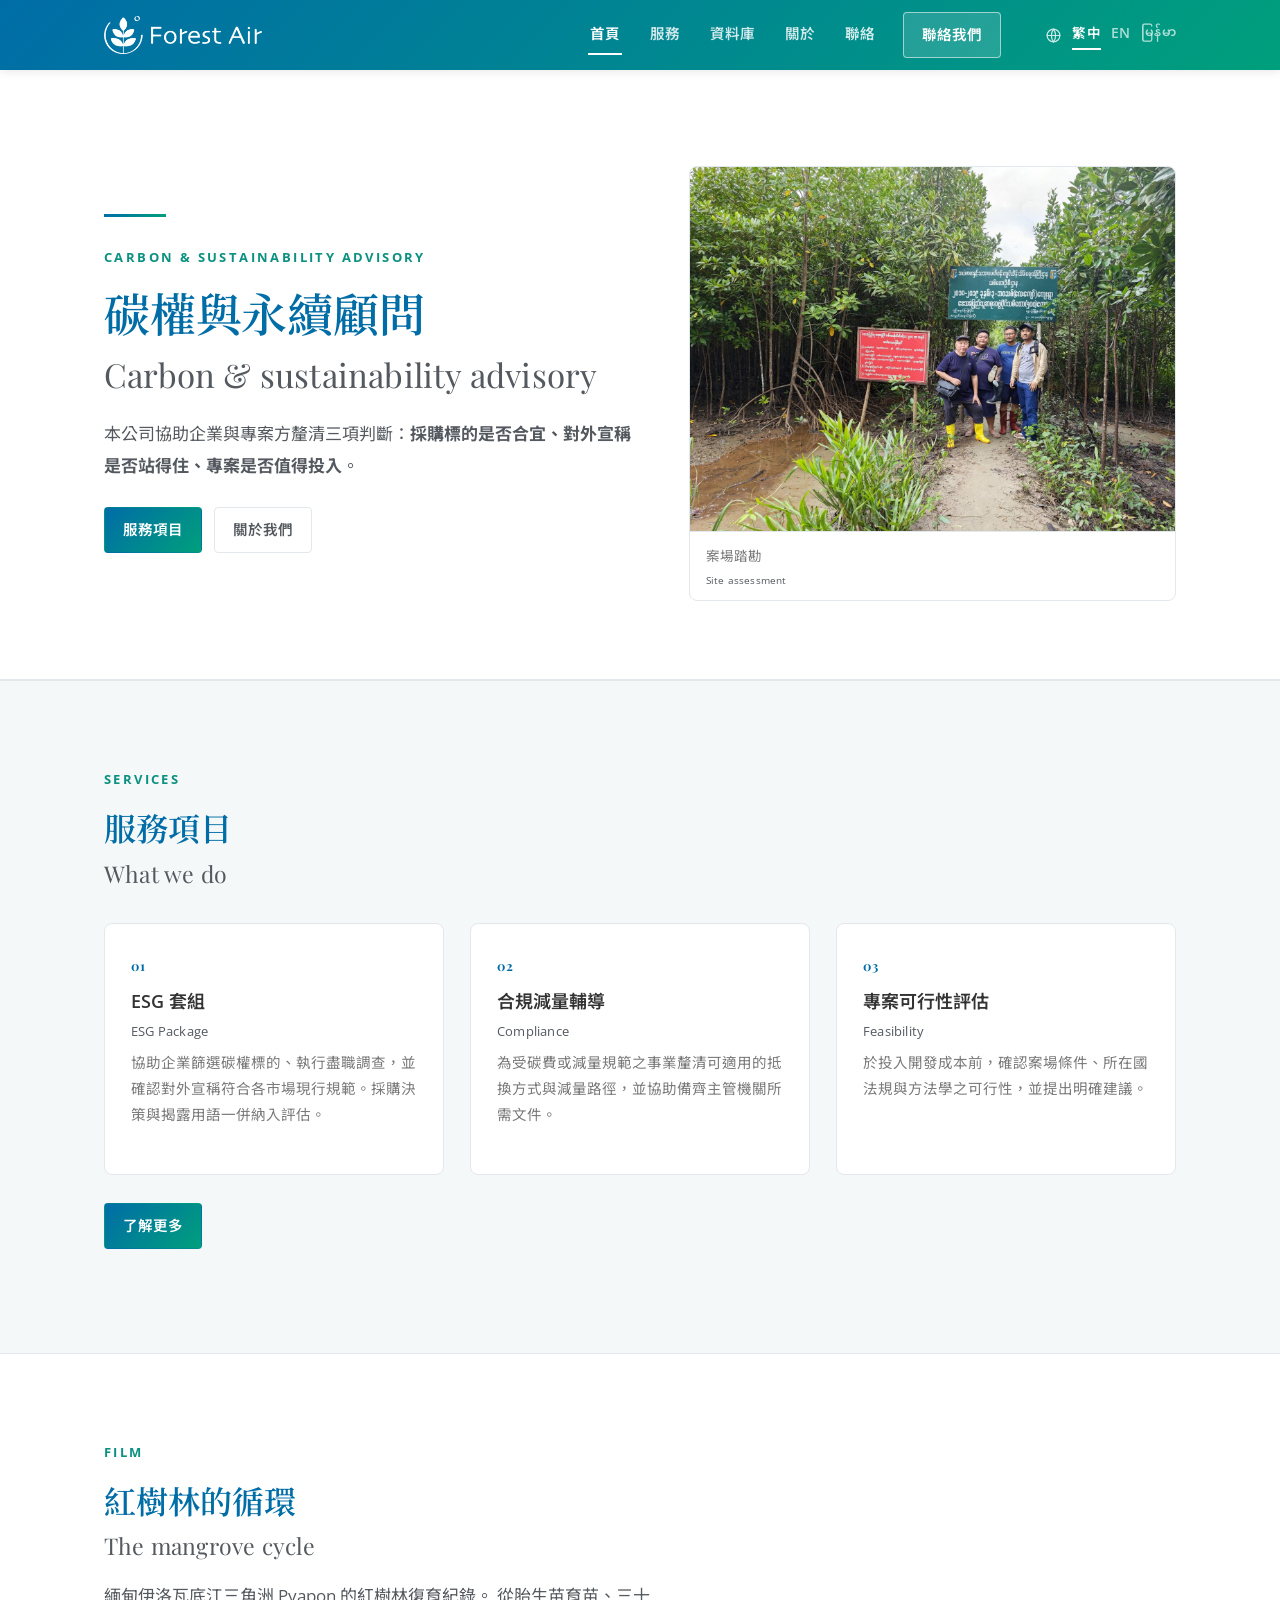
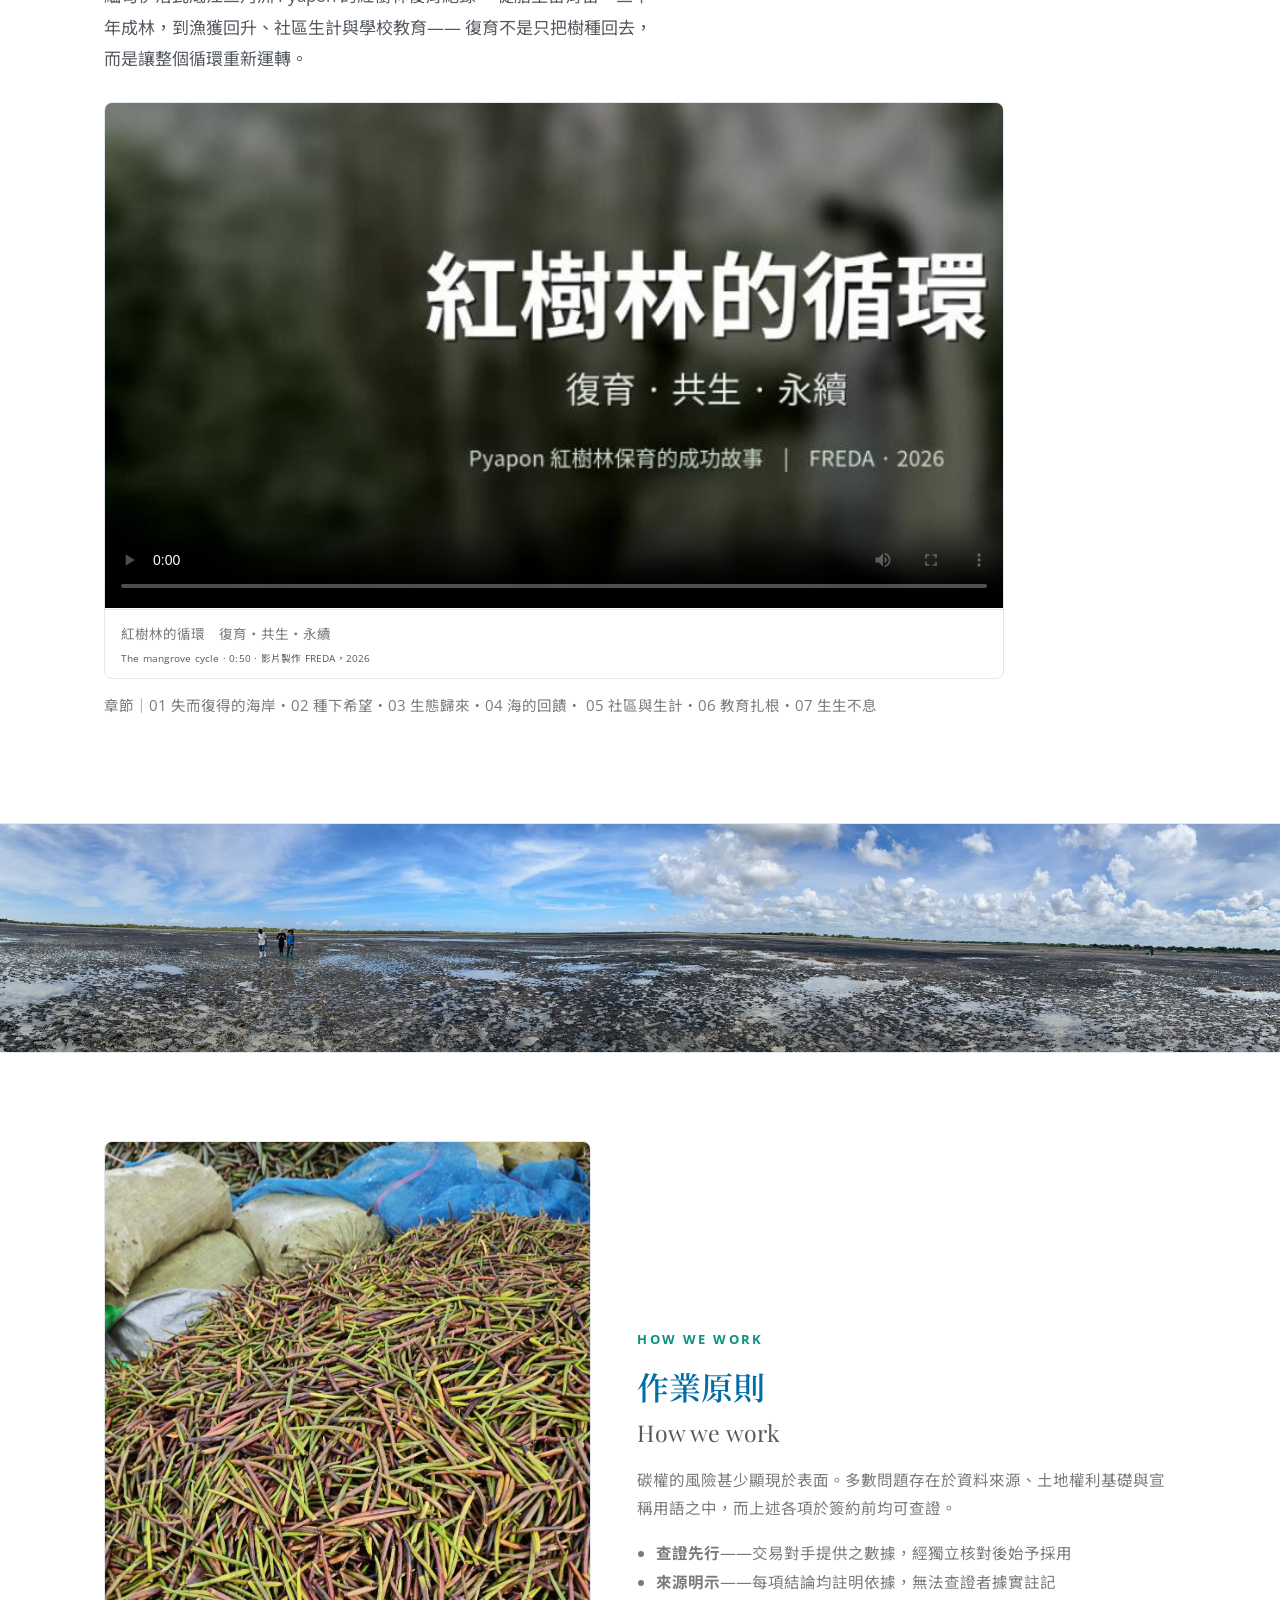
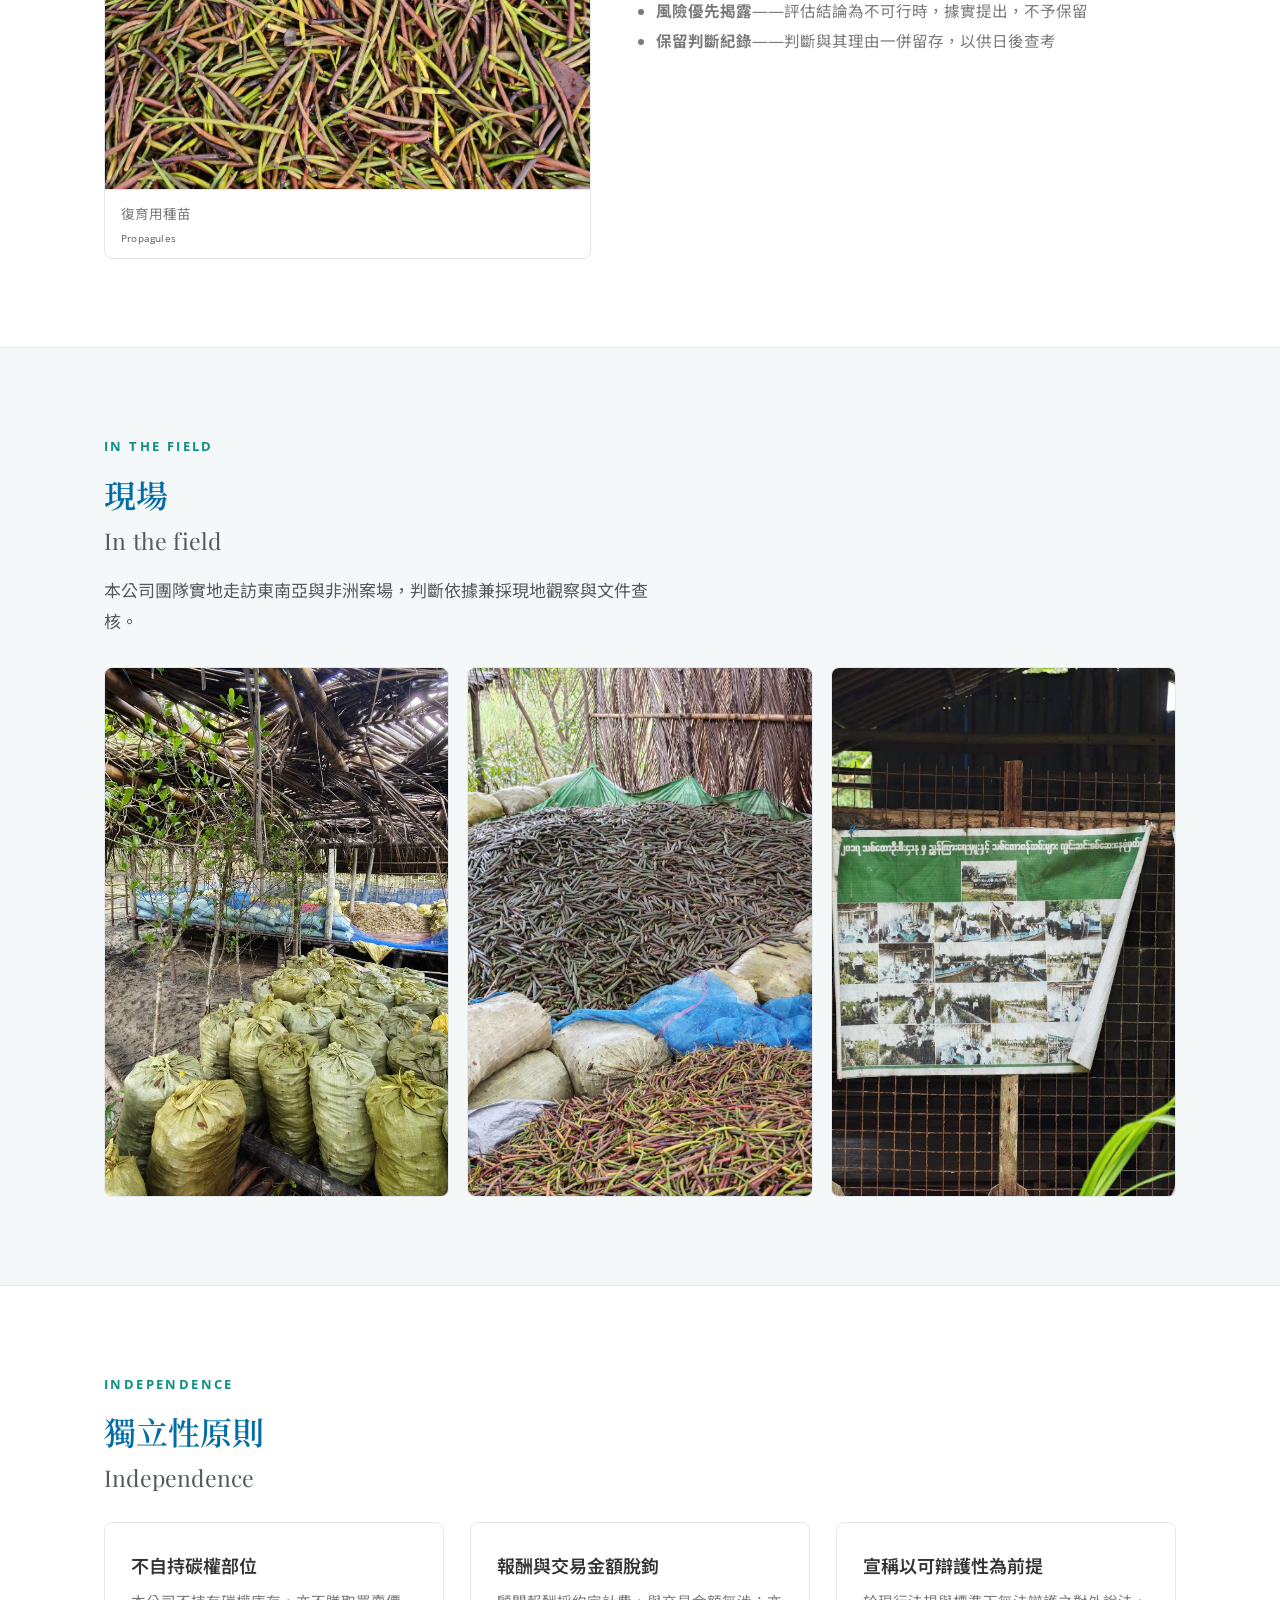
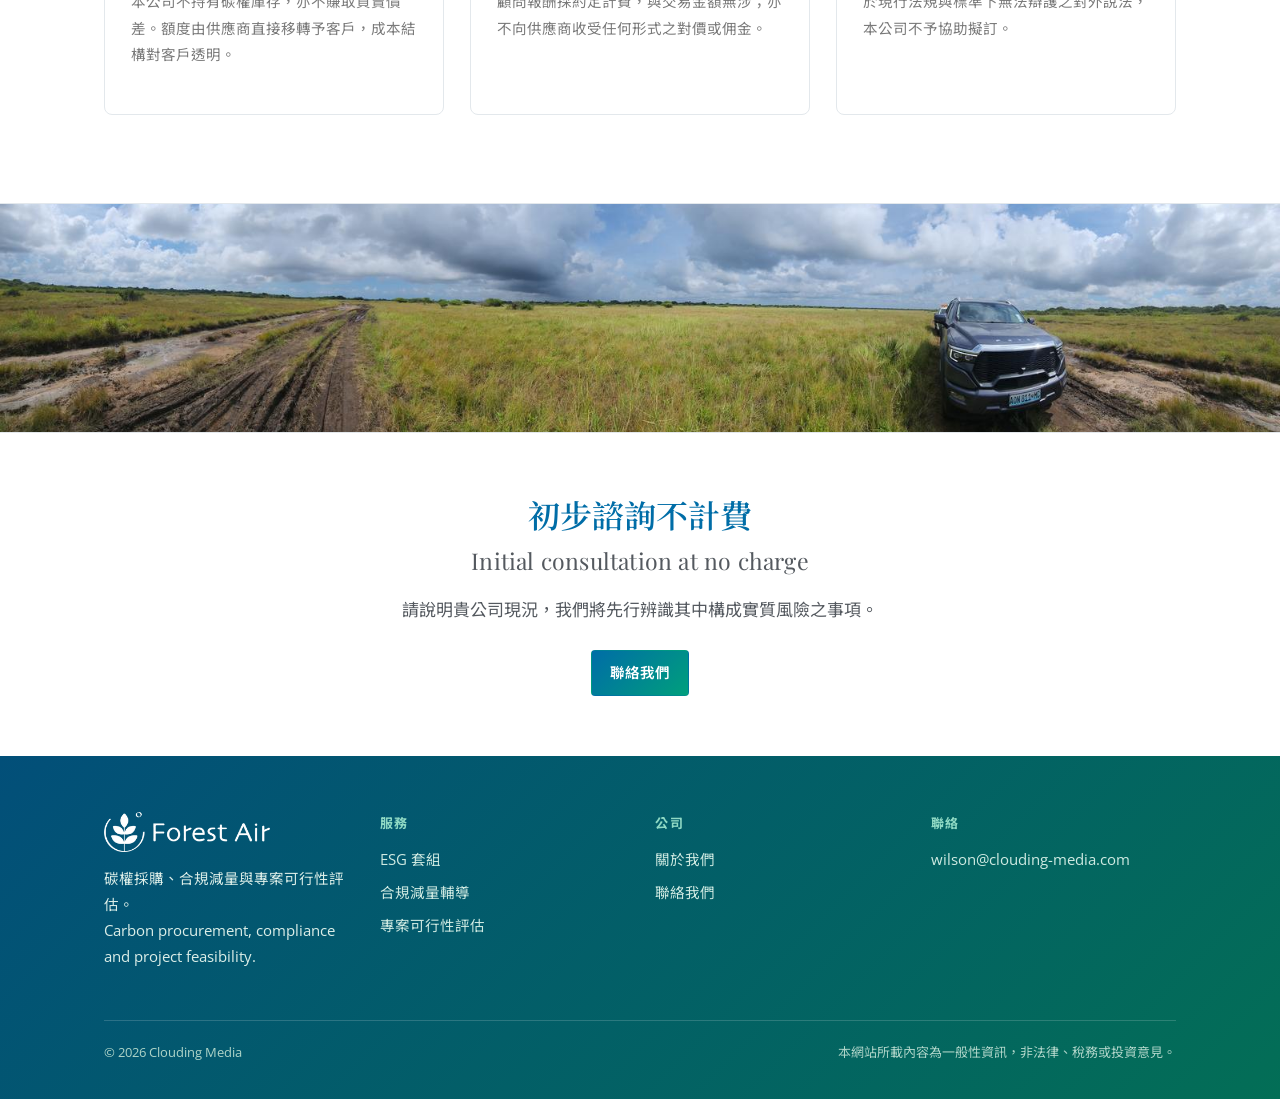
==== commit db8cdb8c: "文案第二輪：獨立性與初步諮詢段落改為書面語 - 「我們的立場」→「獨立性原則」；三張卡的標題由否定式口語   改為原則陳述：不自持碳權部位／報酬與交易金額脫鉤／   宣稱以可辯護性為前提 - 「初步討" ====
--- a/index.html
+++ b/index.html
@@ -42,7 +42,7 @@
       <div class="eyebrow">Carbon &amp; Sustainability Advisory</div>
       <h1>碳權與永續顧問
         <span class="en">Carbon &amp; sustainability advisory</span></h1>
-      <p class="lead">我們協助企業與專案方釐清三項判斷：<b>採購標的是否合宜、對外宣稱是否站得住、專案是否值得投入</b>。</p>
+      <p class="lead">本公司協助企業與專案方釐清三項判斷：<b>採購標的是否合宜、對外宣稱是否站得住、專案是否值得投入</b>。</p>
       <div class="hero-actions">
         <a class="cta" href="services.html">服務項目</a>
         <a class="btn2" href="about.html">關於我們</a>
@@ -121,13 +121,13 @@
     </figure>
     <div>
       <div class="eyebrow">How we work</div>
-      <h2>我們怎麼做<span class="en">How we work</span></h2>
-      <p>碳權的風險甚少顯現於表面。多數問題存在於資料來源、土地權利基礎與宣稱用語之中，而這些在簽約前均可查證。</p>
+      <h2>作業原則<span class="en">How we work</span></h2>
+      <p>碳權的風險甚少顯現於表面。多數問題存在於資料來源、土地權利基礎與宣稱用語之中，而上述各項於簽約前均可查證。</p>
       <ul style="color:var(--muted);font-size:15.5px;padding-left:19px;line-height:1.9">
-        <li><b>查證先行</b>——交易對手提供之數據經獨立核對後始予採用</li>
-        <li><b>標示來源</b>——每項結論註明依據，無法查證者據實註記</li>
-        <li><b>風險先行揭露</b>——評估結論為不可行時，據實提出</li>
-        <li><b>保留判斷紀錄</b>——判斷與其理由一併留存，供日後查考</li>
+        <li><b>查證先行</b>——交易對手提供之數據，經獨立核對後始予採用</li>
+        <li><b>來源明示</b>——每項結論均註明依據，無法查證者據實註記</li>
+        <li><b>風險優先揭露</b>——評估結論為不可行時，據實提出，不予保留</li>
+        <li><b>保留判斷紀錄</b>——判斷與其理由一併留存，以供日後查考</li>
       </ul>
     </div>
   </div>
@@ -139,7 +139,7 @@
 <div class="wrap">
   <div class="eyebrow">In the field</div>
   <h2>現場<span class="en">In the field</span></h2>
-  <p class="lead">團隊實地走訪東南亞與非洲案場。判斷依據兼採現地觀察與文件查核。</p>
+  <p class="lead">本公司團隊實地走訪東南亞與非洲案場，判斷依據兼採現地觀察與文件查核。</p>
 
   <div class="imgrow" style="margin-top:30px">
     <figure class="figure">
@@ -162,19 +162,19 @@
 <section>
 <div class="wrap">
   <div class="eyebrow">Independence</div>
-  <h2>我們的立場<span class="en">Where we stand</span></h2>
+  <h2>獨立性原則<span class="en">Independence</span></h2>
   <div class="grid g3" style="margin-top:26px">
     <div class="card">
-      <h3>不持有額度</h3>
-      <p class="small muted">不持有庫存、不賺取價差。額度由供應商直接移轉予客戶。</p>
-    </div>
-    <div class="card">
-      <h3>不收成交佣金</h3>
-      <p class="small muted">顧問報酬與交易金額無涉，亦不收受供應商任何形式之對價。</p>
-    </div>
-    <div class="card">
-      <h3>不協助無法辯護的宣稱</h3>
-      <p class="small muted">於現行規則下無法辯護之說法，我們不予協助。</p>
+      <h3>不自持碳權部位</h3>
+      <p class="small muted">本公司不持有碳權庫存，亦不賺取買賣價差。額度由供應商直接移轉予客戶，成本結構對客戶透明。</p>
+    </div>
+    <div class="card">
+      <h3>報酬與交易金額脫鉤</h3>
+      <p class="small muted">顧問報酬採約定計費，與交易金額無涉；亦不向供應商收受任何形式之對價或佣金。</p>
+    </div>
+    <div class="card">
+      <h3>宣稱以可辯護性為前提</h3>
+      <p class="small muted">於現行法規與標準下無法辯護之對外說法，本公司不予協助擬訂。</p>
     </div>
   </div>
 </div>
@@ -184,8 +184,8 @@
 
 <section class="tight">
 <div class="wrap" style="text-align:center">
-  <h2>初步討論不收費<span class="en">The first conversation is on us</span></h2>
-  <p class="lead" style="margin:0 auto 24px">請說明現況，我們將先行釐清其中屬於實質風險的部分。</p>
+  <h2>初步諮詢不計費<span class="en">Initial consultation at no charge</span></h2>
+  <p class="lead" style="margin:0 auto 24px">請說明貴公司現況，我們將先行辨識其中構成實質風險之事項。</p>
   <a class="cta" href="contact.html">聯絡我們</a>
 </div>
 </section>
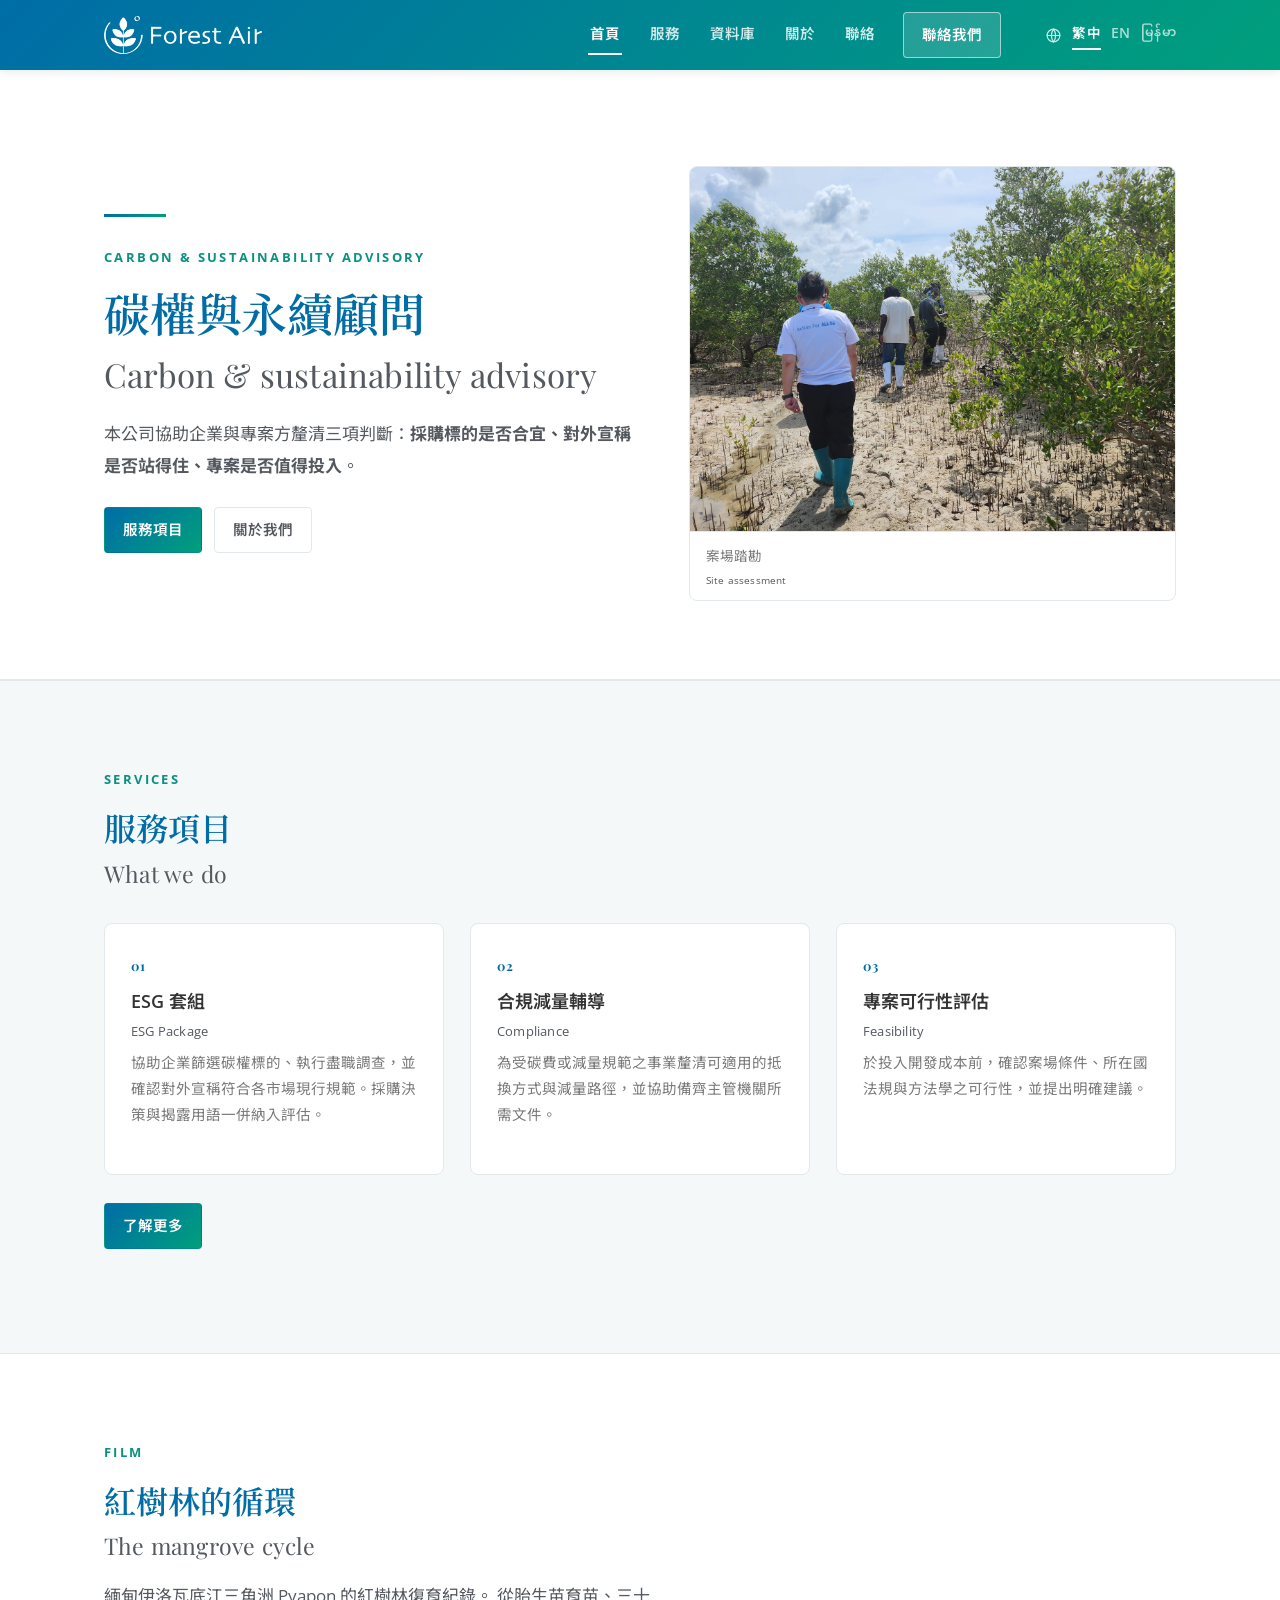
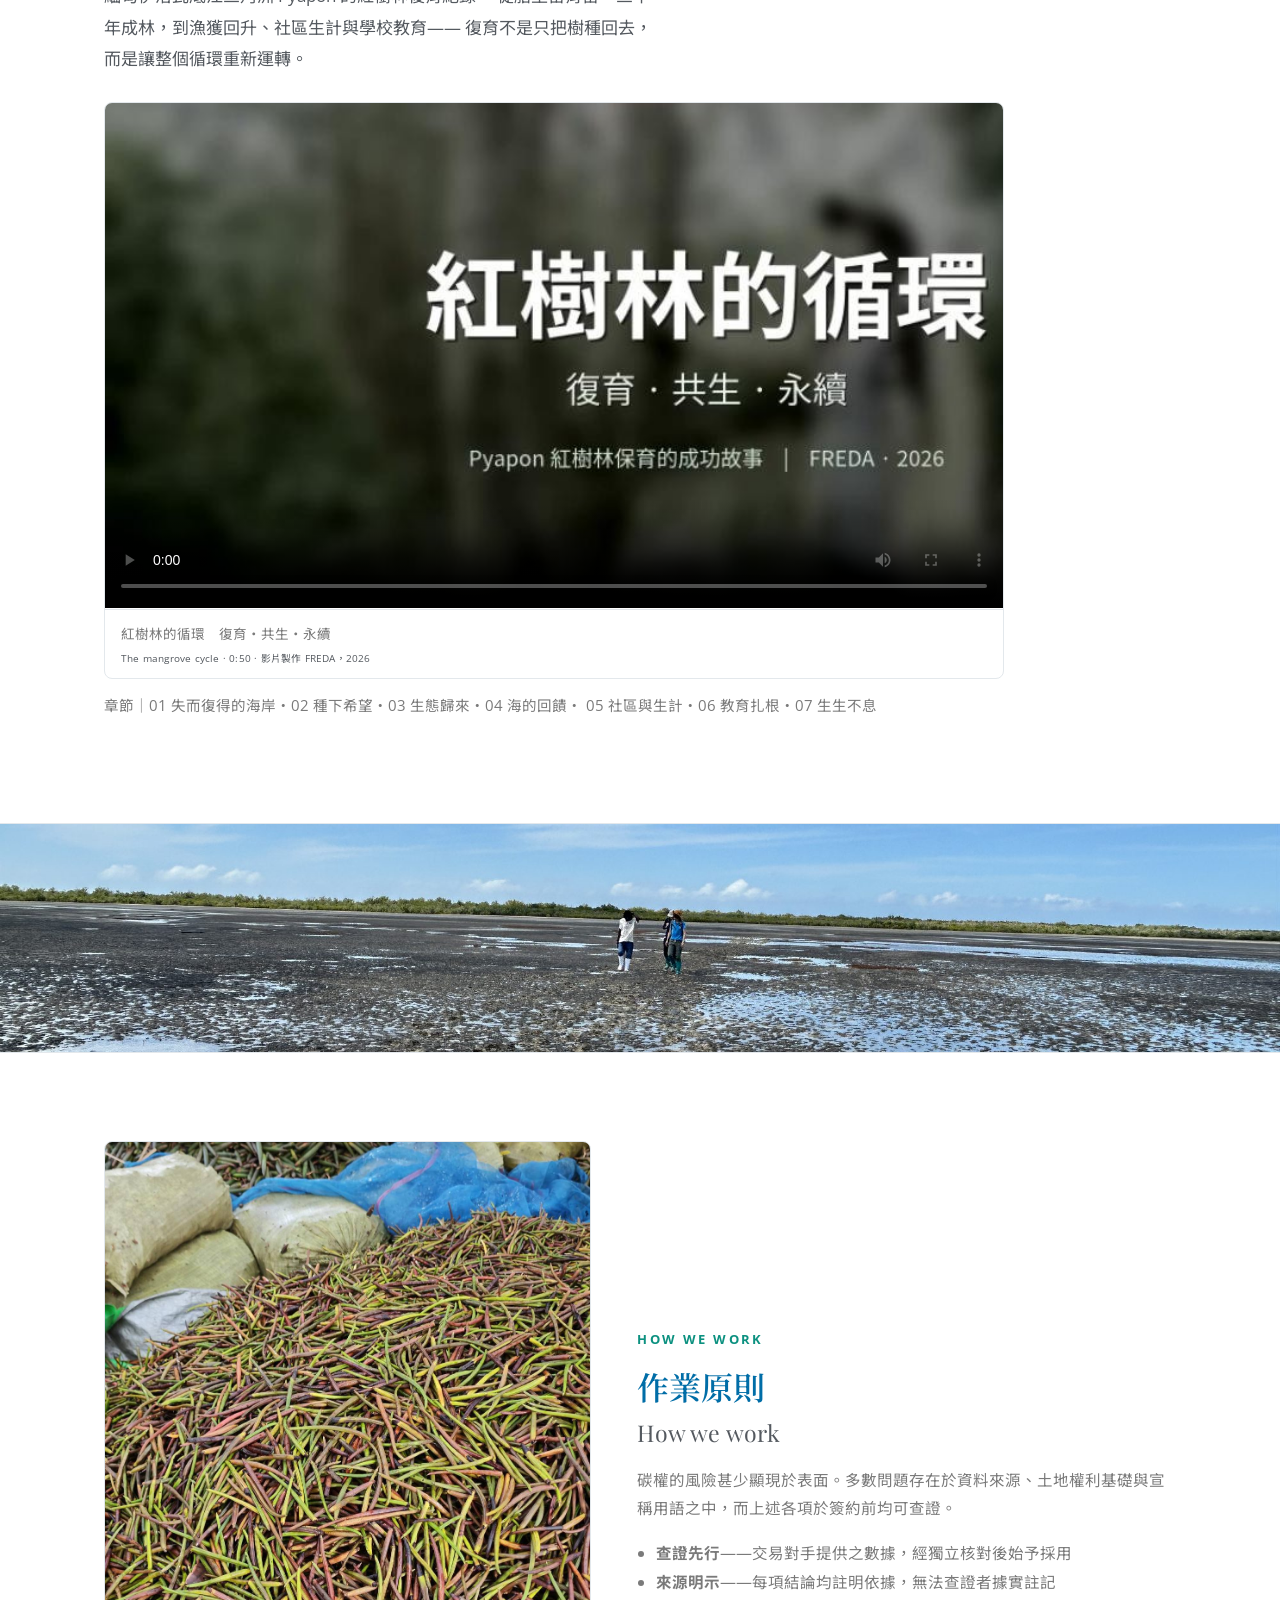
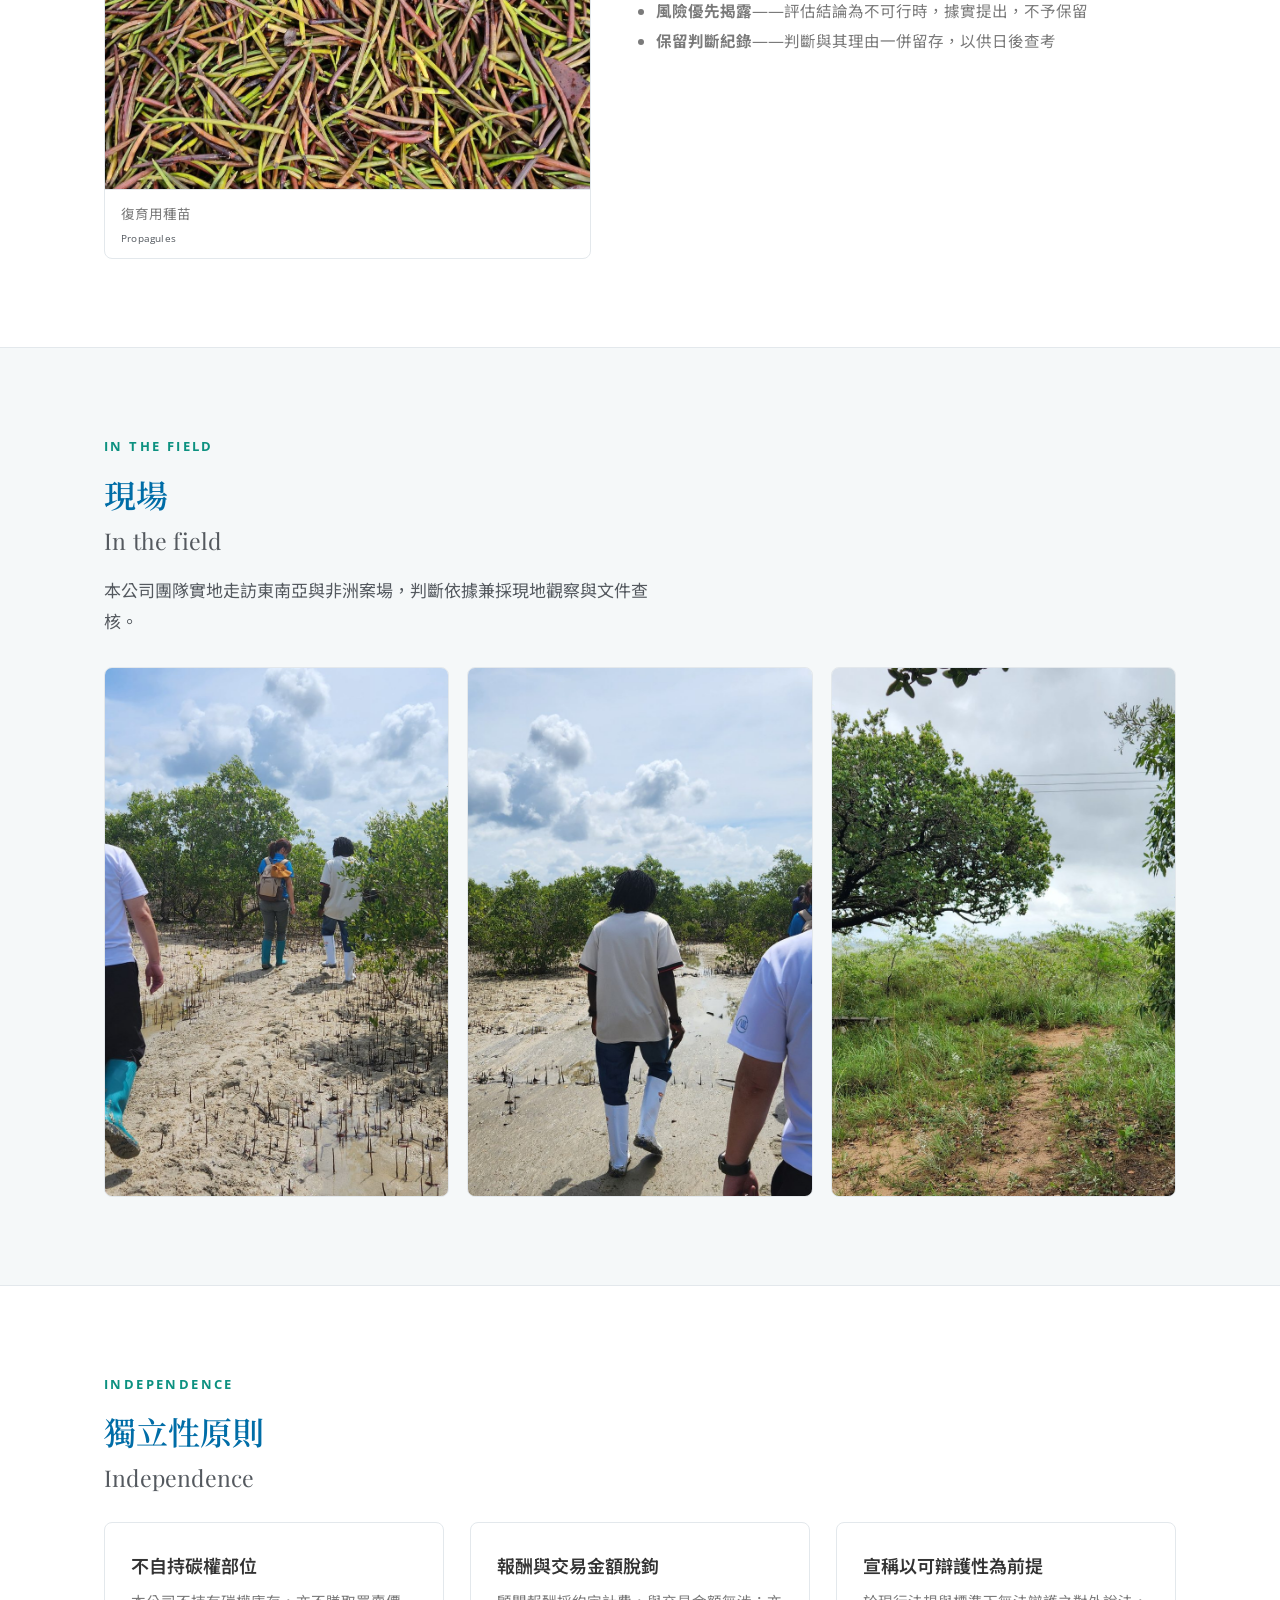
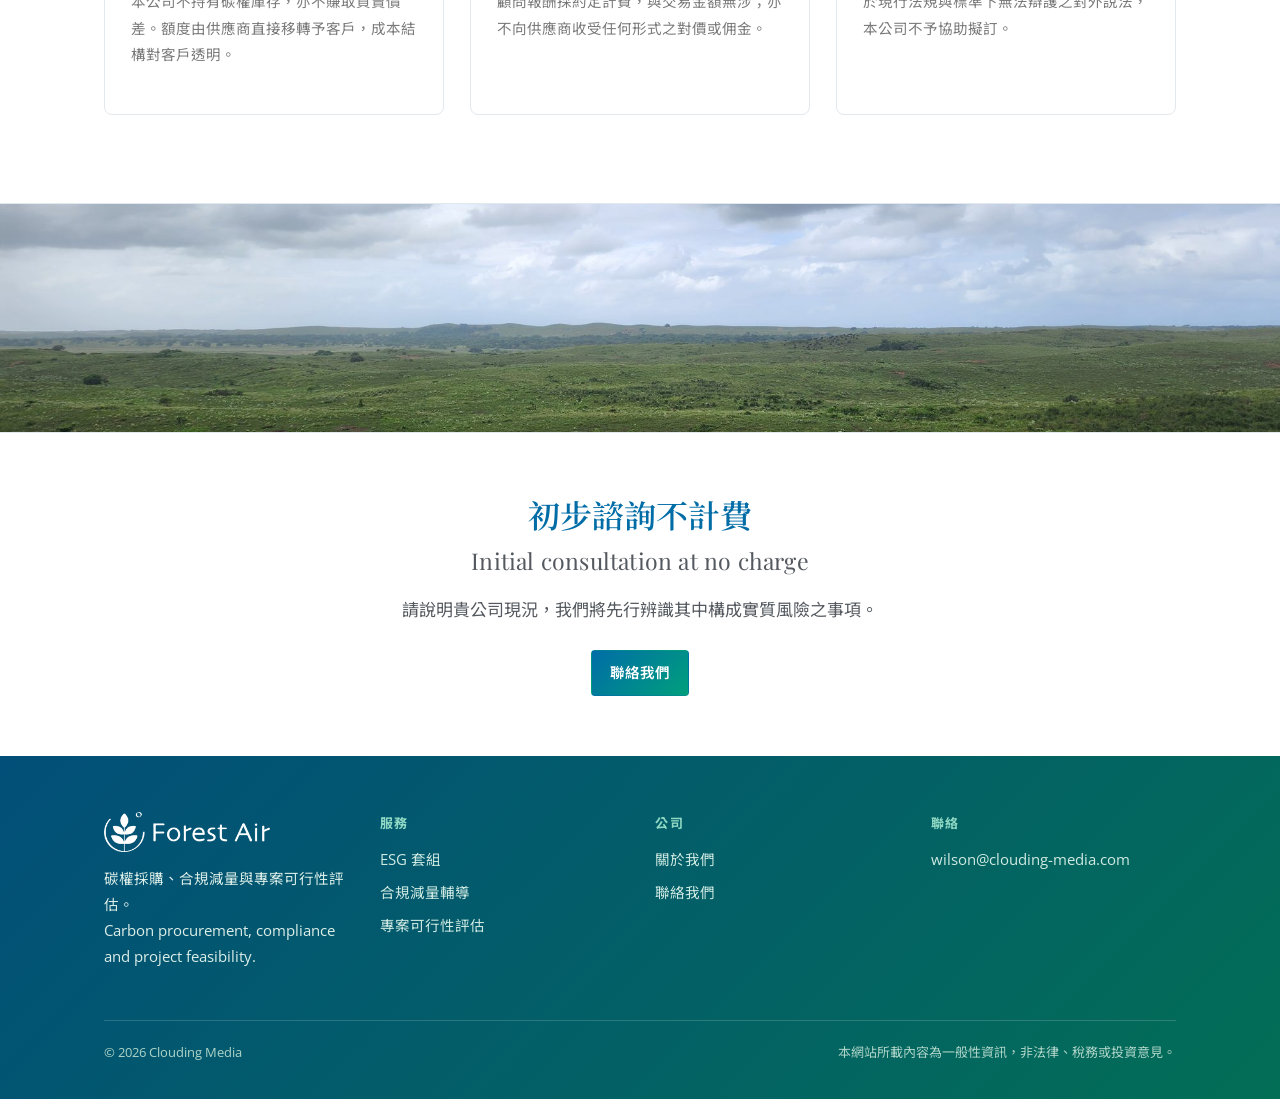
==== commit b21b32f7: "換上自家案場照片 自 14,163 張備份照片篩出可用素材並處理為網站尺寸。  篩選方式 - 檔名排除縮圖、圖示、截圖 3,771 張；長邊未達 1600 者排除 - 讀 EXIF 取相機機型與 GP" ====
--- a/index.html
+++ b/index.html
@@ -49,7 +49,7 @@
       </div>
     </div>
     <figure class="figure">
-      <img class="ratio-4x3" src="images/site-team.jpg" alt="紅樹林案場踏勘">
+      <img class="ratio-4x3" src="images/mangrove-walk.jpg" alt="紅樹林案場踏勘">
       <figcaption>案場踏勘<span class="en">Site assessment</span></figcaption>
     </figure>
   </div>
@@ -109,7 +109,7 @@
 </div>
 </section>
 
-<div class="band"><img src="images/tidal-flat.jpg" alt="潮間帶灘地"></div>
+<div class="band"><img src="images/tidal-flat-wide.jpg" alt="潮間帶灘地"></div>
 
 <!-- ───── 作業方式 ───── -->
 <section>
@@ -143,16 +143,16 @@
 
   <div class="imgrow" style="margin-top:30px">
     <figure class="figure">
-      <img class="ratio-3x4" src="images/nursery.jpg" alt="種苗暫存區">
-      <figcaption>種苗暫存<span class="en">Nursery</span></figcaption>
-    </figure>
-    <figure class="figure">
-      <img class="ratio-3x4" src="images/drying.jpg" alt="種苗整理">
-      <figcaption>種苗整理<span class="en">Sorting</span></figcaption>
-    </figure>
-    <figure class="figure">
-      <img class="ratio-3x4" src="images/signboard.jpg" alt="專案說明看板">
-      <figcaption>專案說明<span class="en">Project signage</span></figcaption>
+      <img class="ratio-3x4" src="images/mangrove-survey.jpg" alt="紅樹林內踏勘">
+      <figcaption>紅樹林內踏勘<span class="en">Mangrove survey</span></figcaption>
+    </figure>
+    <figure class="figure">
+      <img class="ratio-3x4" src="images/mangrove-flat.jpg" alt="紅樹林灘地">
+      <figcaption>紅樹林灘地<span class="en">Mangrove flat</span></figcaption>
+    </figure>
+    <figure class="figure">
+      <img class="ratio-3x4" src="images/bush-path.jpg" alt="灌叢林間小徑">
+      <figcaption>灌叢林間小徑<span class="en">Bush trail</span></figcaption>
     </figure>
   </div>
 </div>
@@ -180,7 +180,7 @@
 </div>
 </section>
 
-<div class="band"><img src="images/wetland.jpg" alt="濕地景觀"></div>
+<div class="band"><img src="images/grassland-wide.jpg" alt="濱海草原"></div>
 
 <section class="tight">
 <div class="wrap" style="text-align:center">
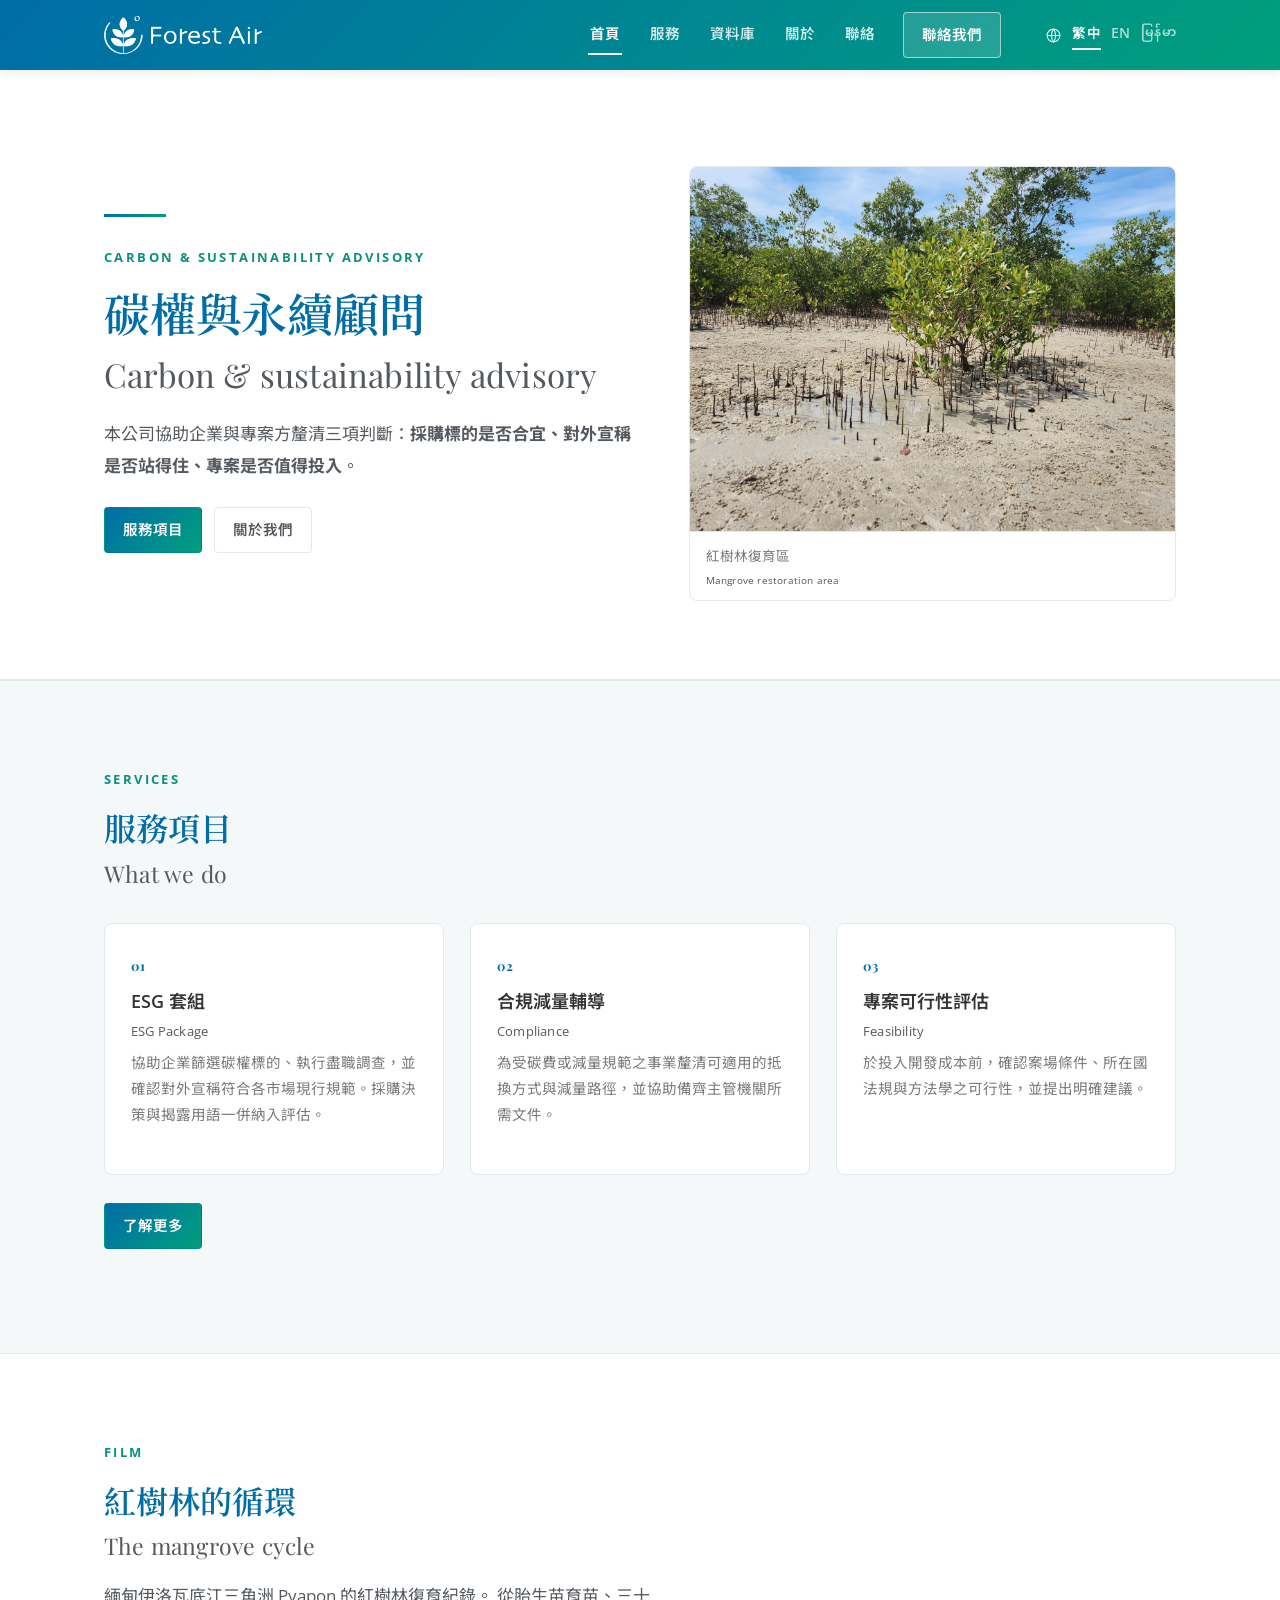
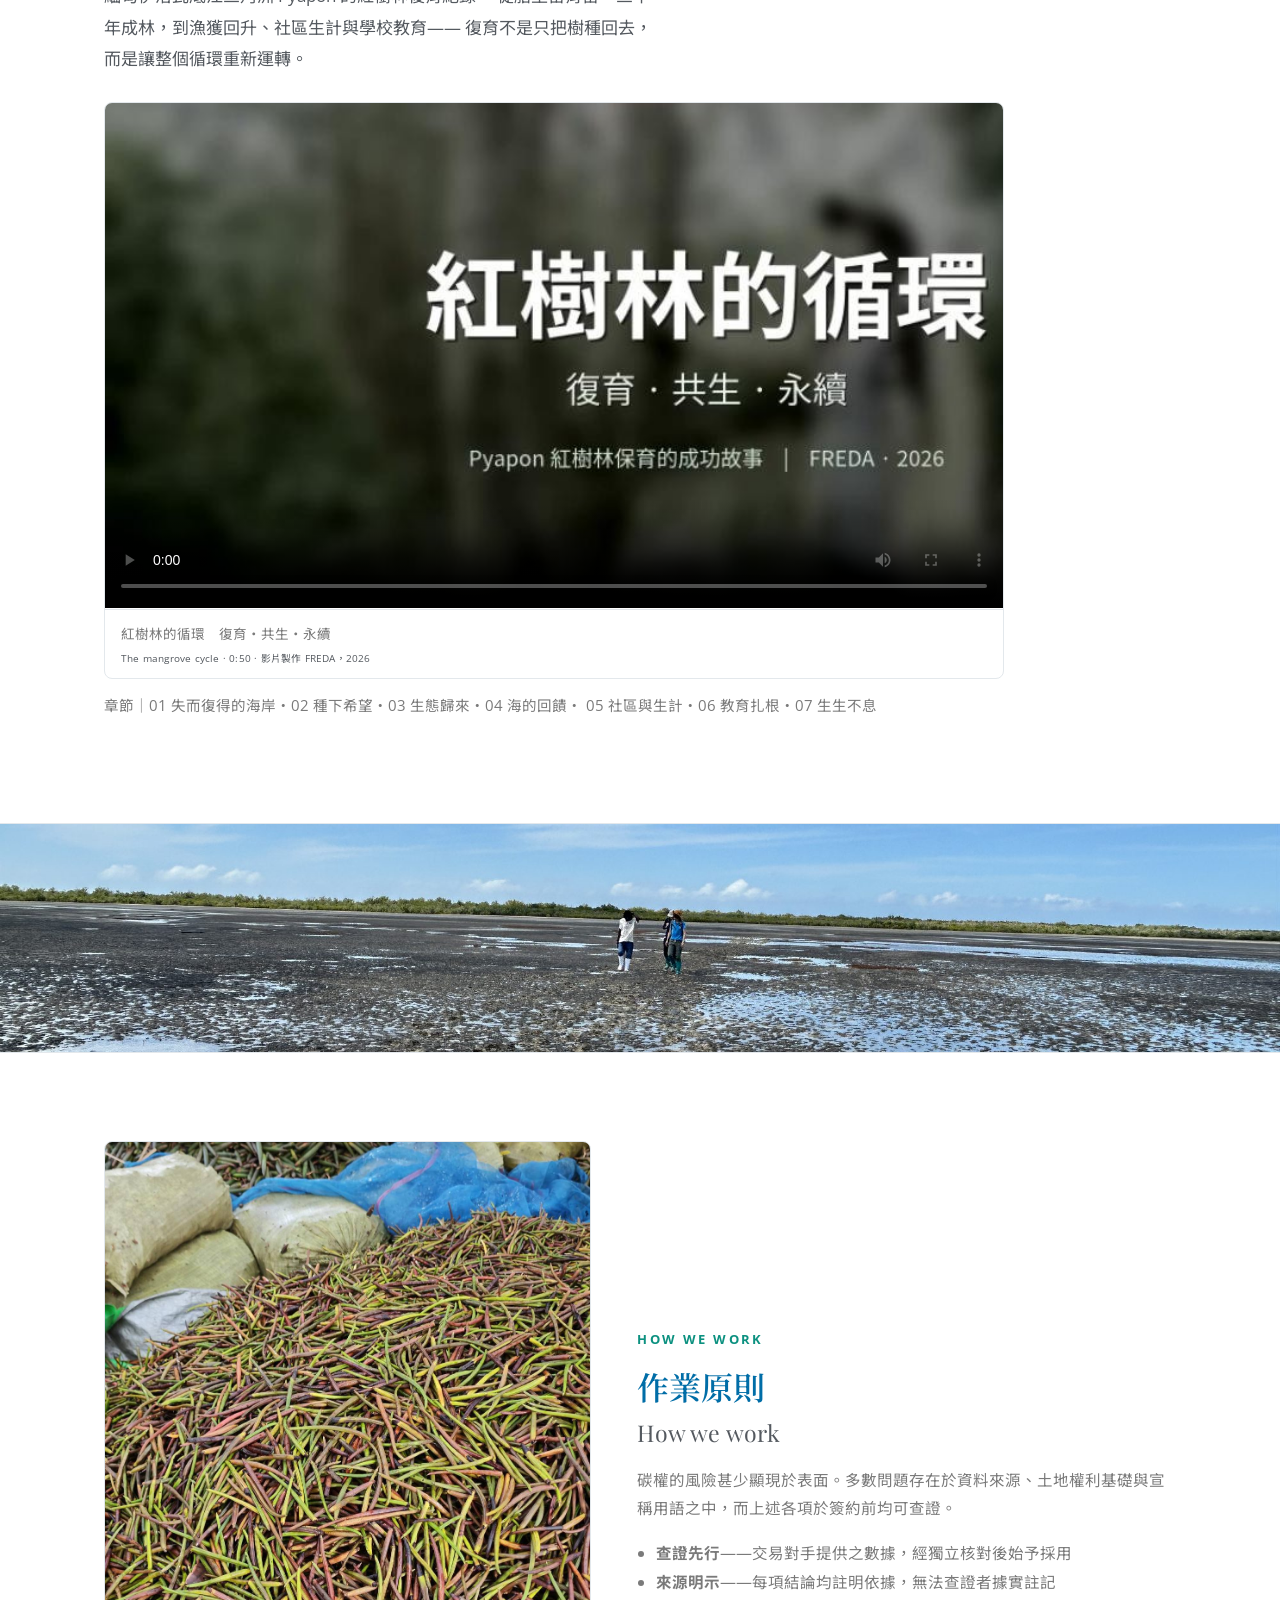
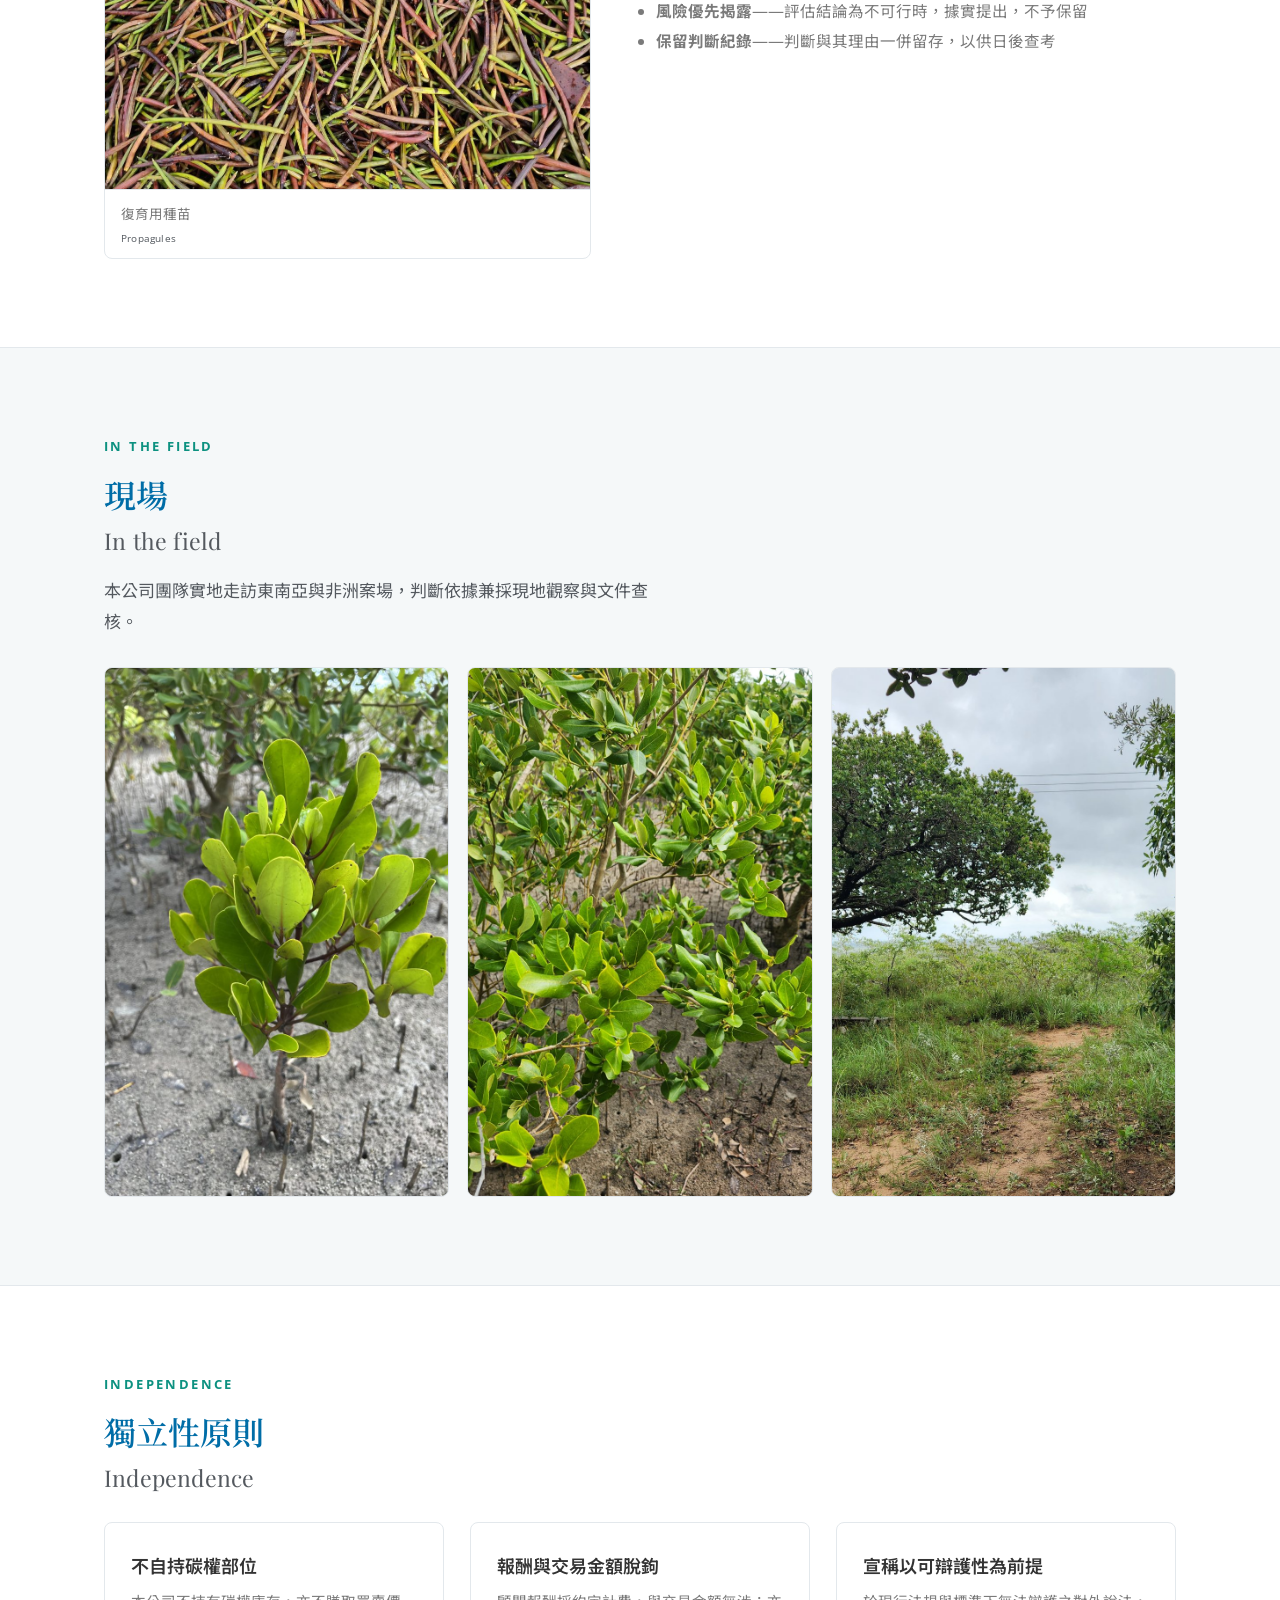
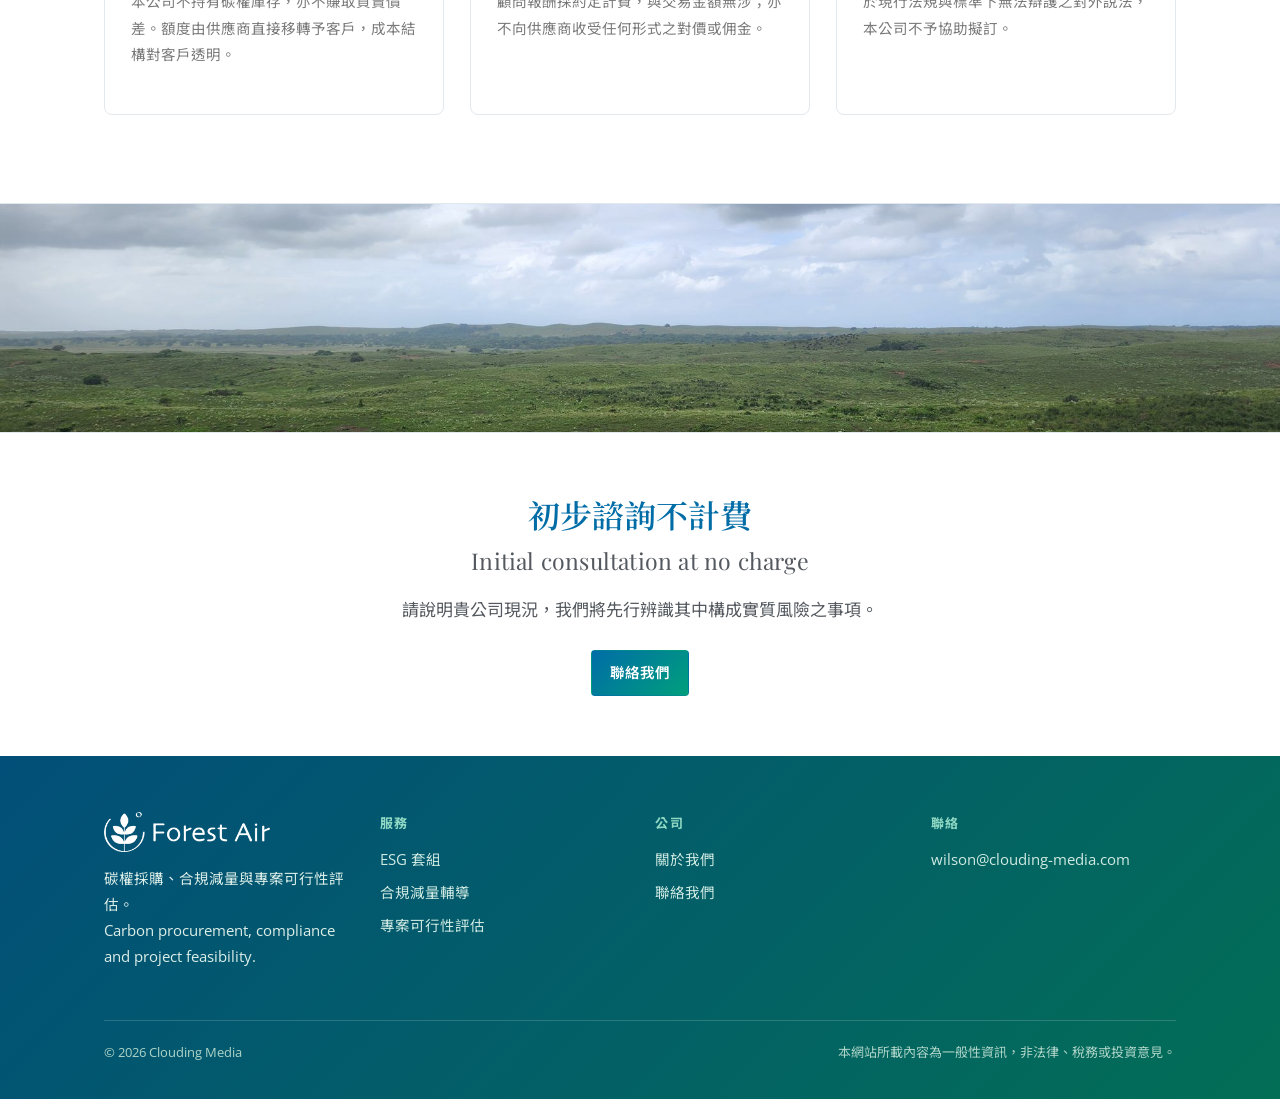
==== commit ab384c57: "換掉帶有舊識別的紅樹林照片 原三張紅樹林踏勘照中，人員衣著印有 Action For ALLO2。公司識別 已更新為 Forest Air，站上不宜再出現舊識別，故一併更換。  改用同案場無人入鏡者：" ====
--- a/index.html
+++ b/index.html
@@ -49,8 +49,8 @@
       </div>
     </div>
     <figure class="figure">
-      <img class="ratio-4x3" src="images/mangrove-walk.jpg" alt="紅樹林案場踏勘">
-      <figcaption>案場踏勘<span class="en">Site assessment</span></figcaption>
+      <img class="ratio-4x3" src="images/mangrove-walk.jpg" alt="紅樹林復育區">
+      <figcaption>紅樹林復育區<span class="en">Mangrove restoration area</span></figcaption>
     </figure>
   </div>
 </div>
@@ -143,12 +143,12 @@
 
   <div class="imgrow" style="margin-top:30px">
     <figure class="figure">
-      <img class="ratio-3x4" src="images/mangrove-survey.jpg" alt="紅樹林內踏勘">
-      <figcaption>紅樹林內踏勘<span class="en">Mangrove survey</span></figcaption>
-    </figure>
-    <figure class="figure">
-      <img class="ratio-3x4" src="images/mangrove-flat.jpg" alt="紅樹林灘地">
-      <figcaption>紅樹林灘地<span class="en">Mangrove flat</span></figcaption>
+      <img class="ratio-3x4" src="images/mangrove-survey.jpg" alt="紅樹林幼苗">
+      <figcaption>紅樹林幼苗<span class="en">Mangrove seedling</span></figcaption>
+    </figure>
+    <figure class="figure">
+      <img class="ratio-3x4" src="images/mangrove-flat.jpg" alt="紅樹林枝葉">
+      <figcaption>紅樹林枝葉<span class="en">Mangrove foliage</span></figcaption>
     </figure>
     <figure class="figure">
       <img class="ratio-3x4" src="images/bush-path.jpg" alt="灌叢林間小徑">
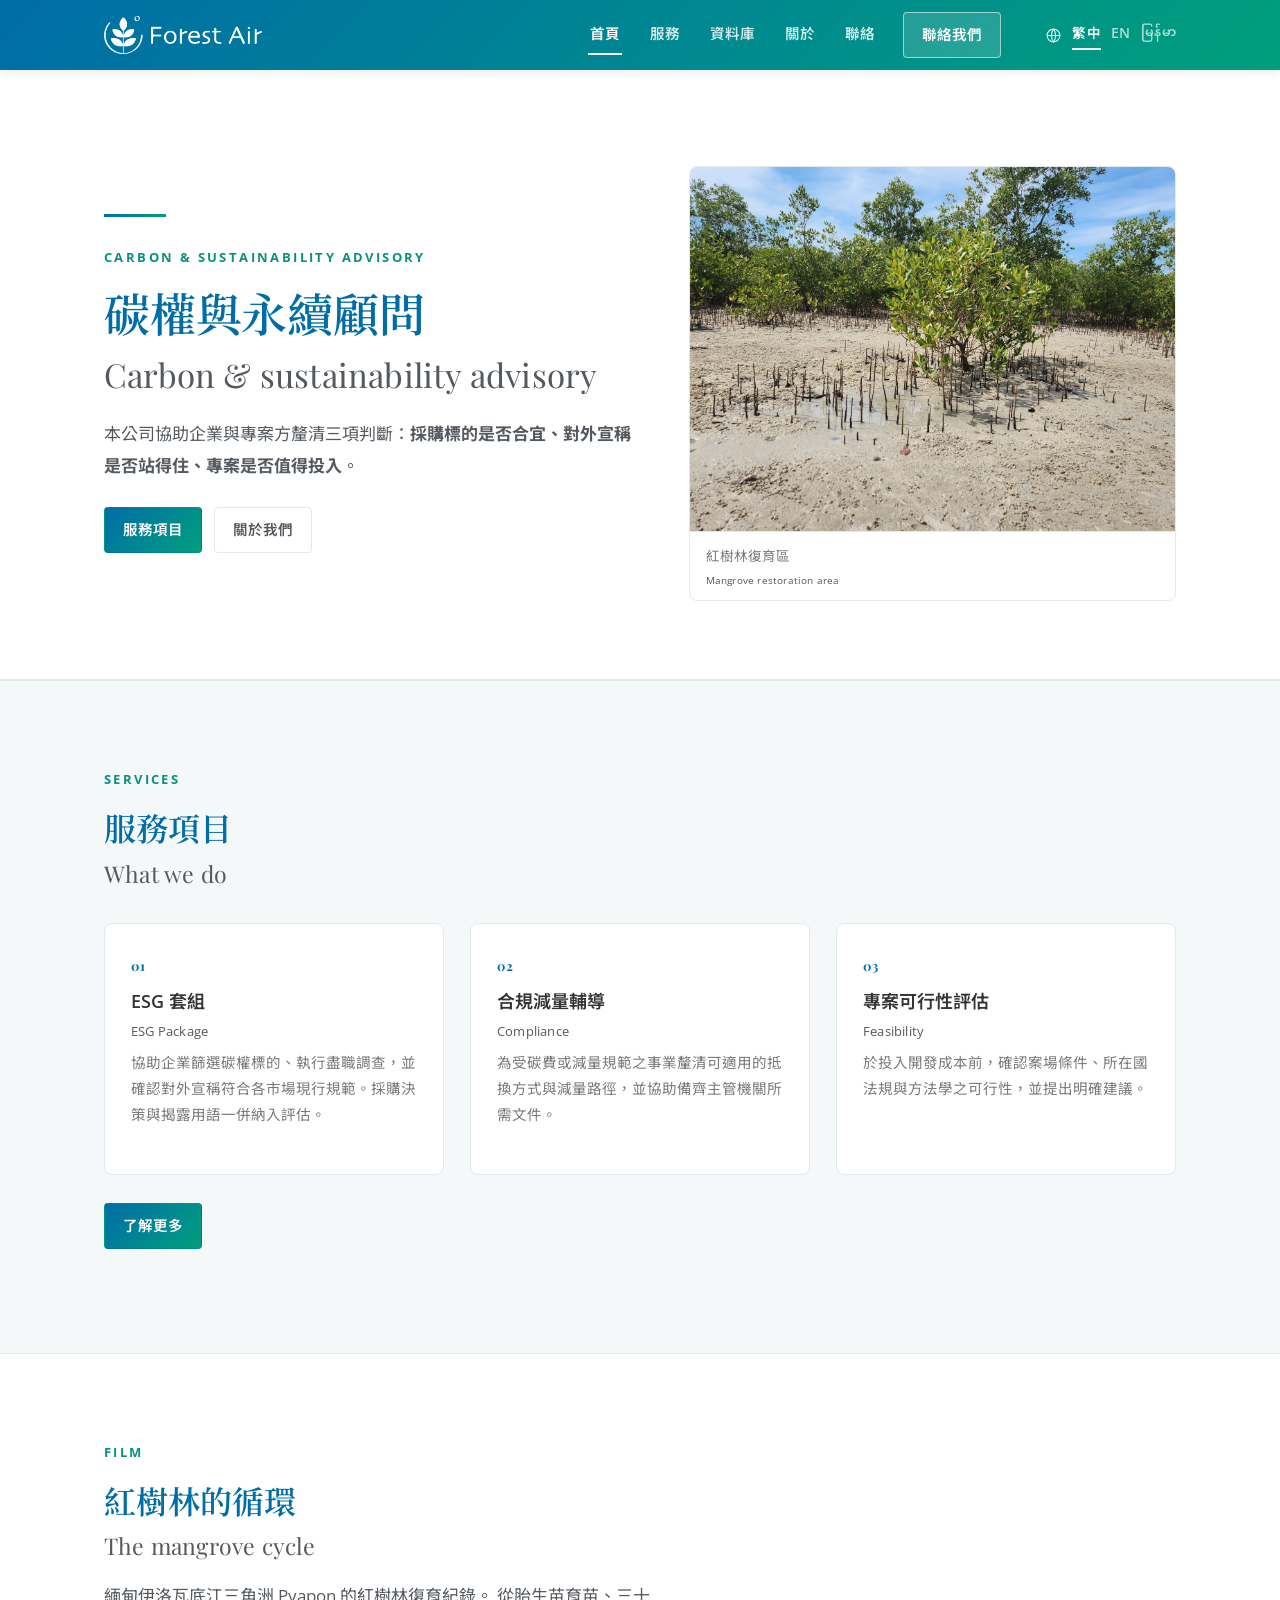
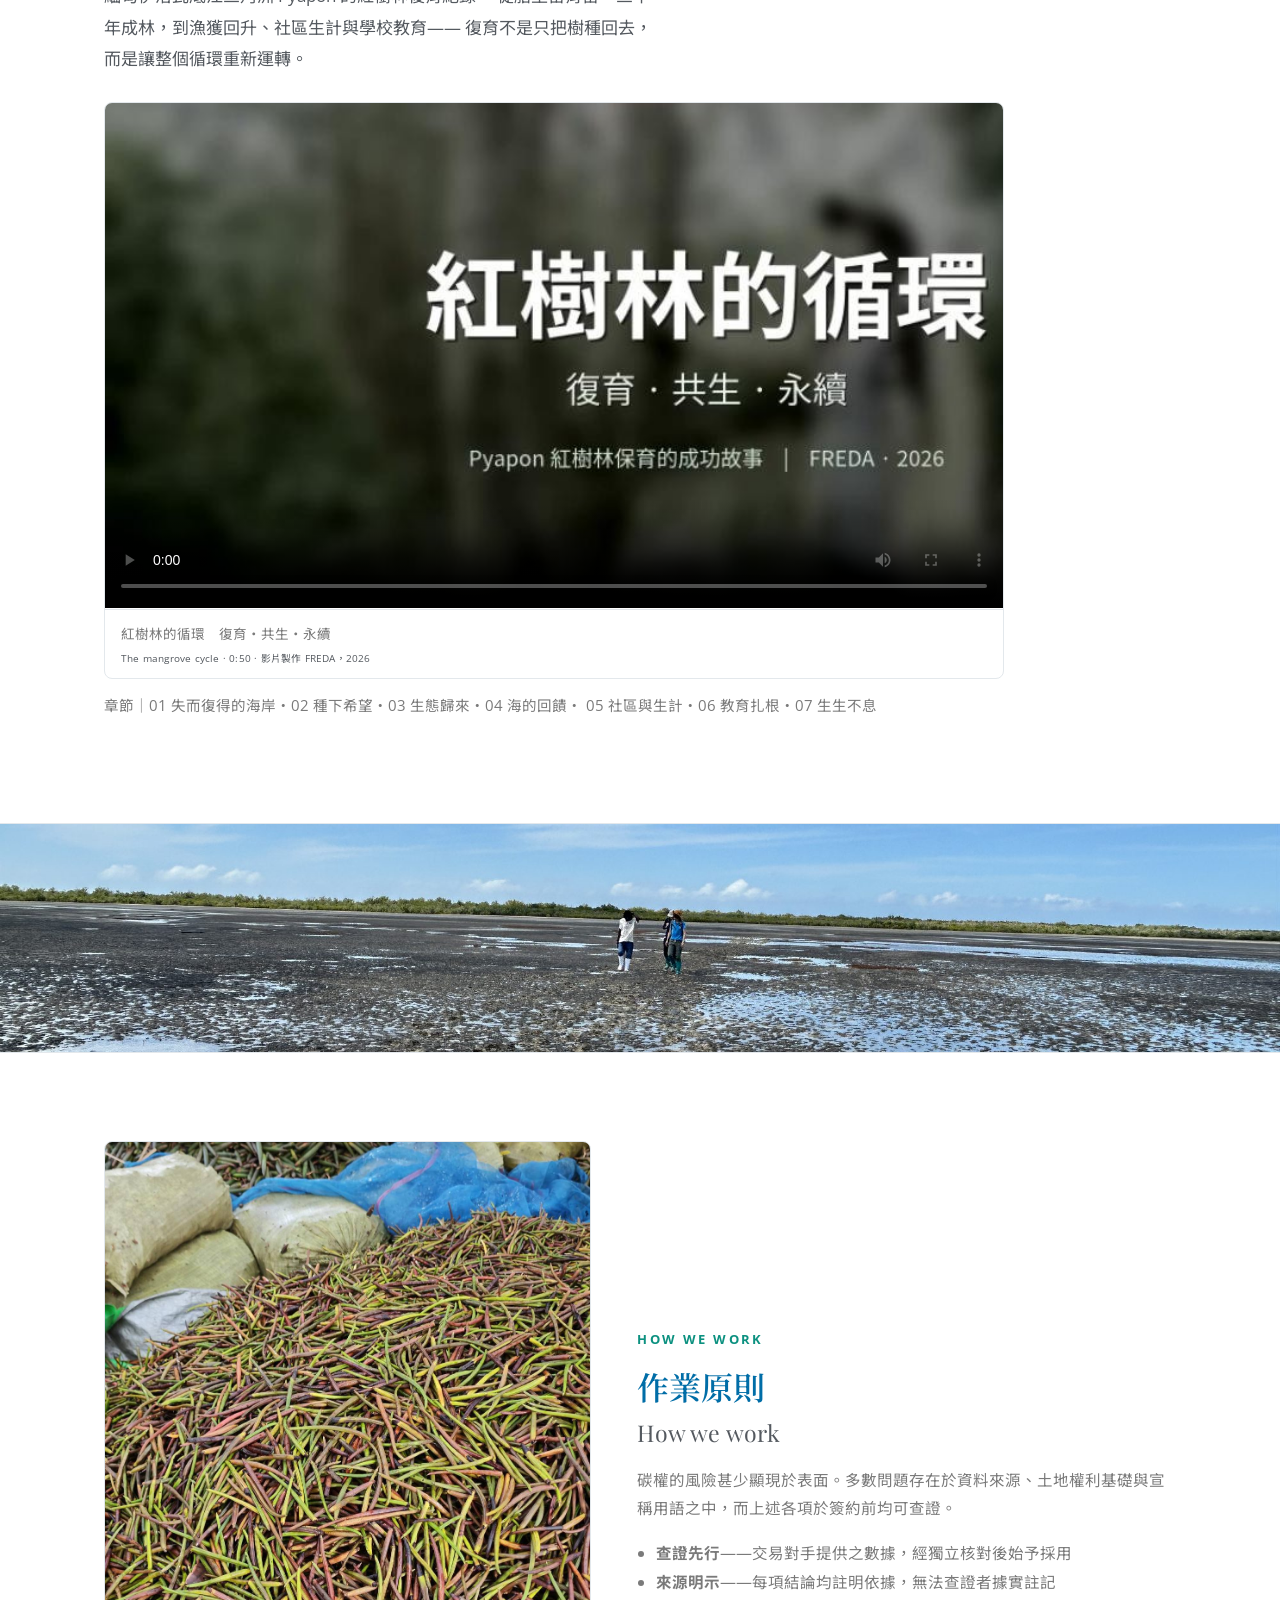
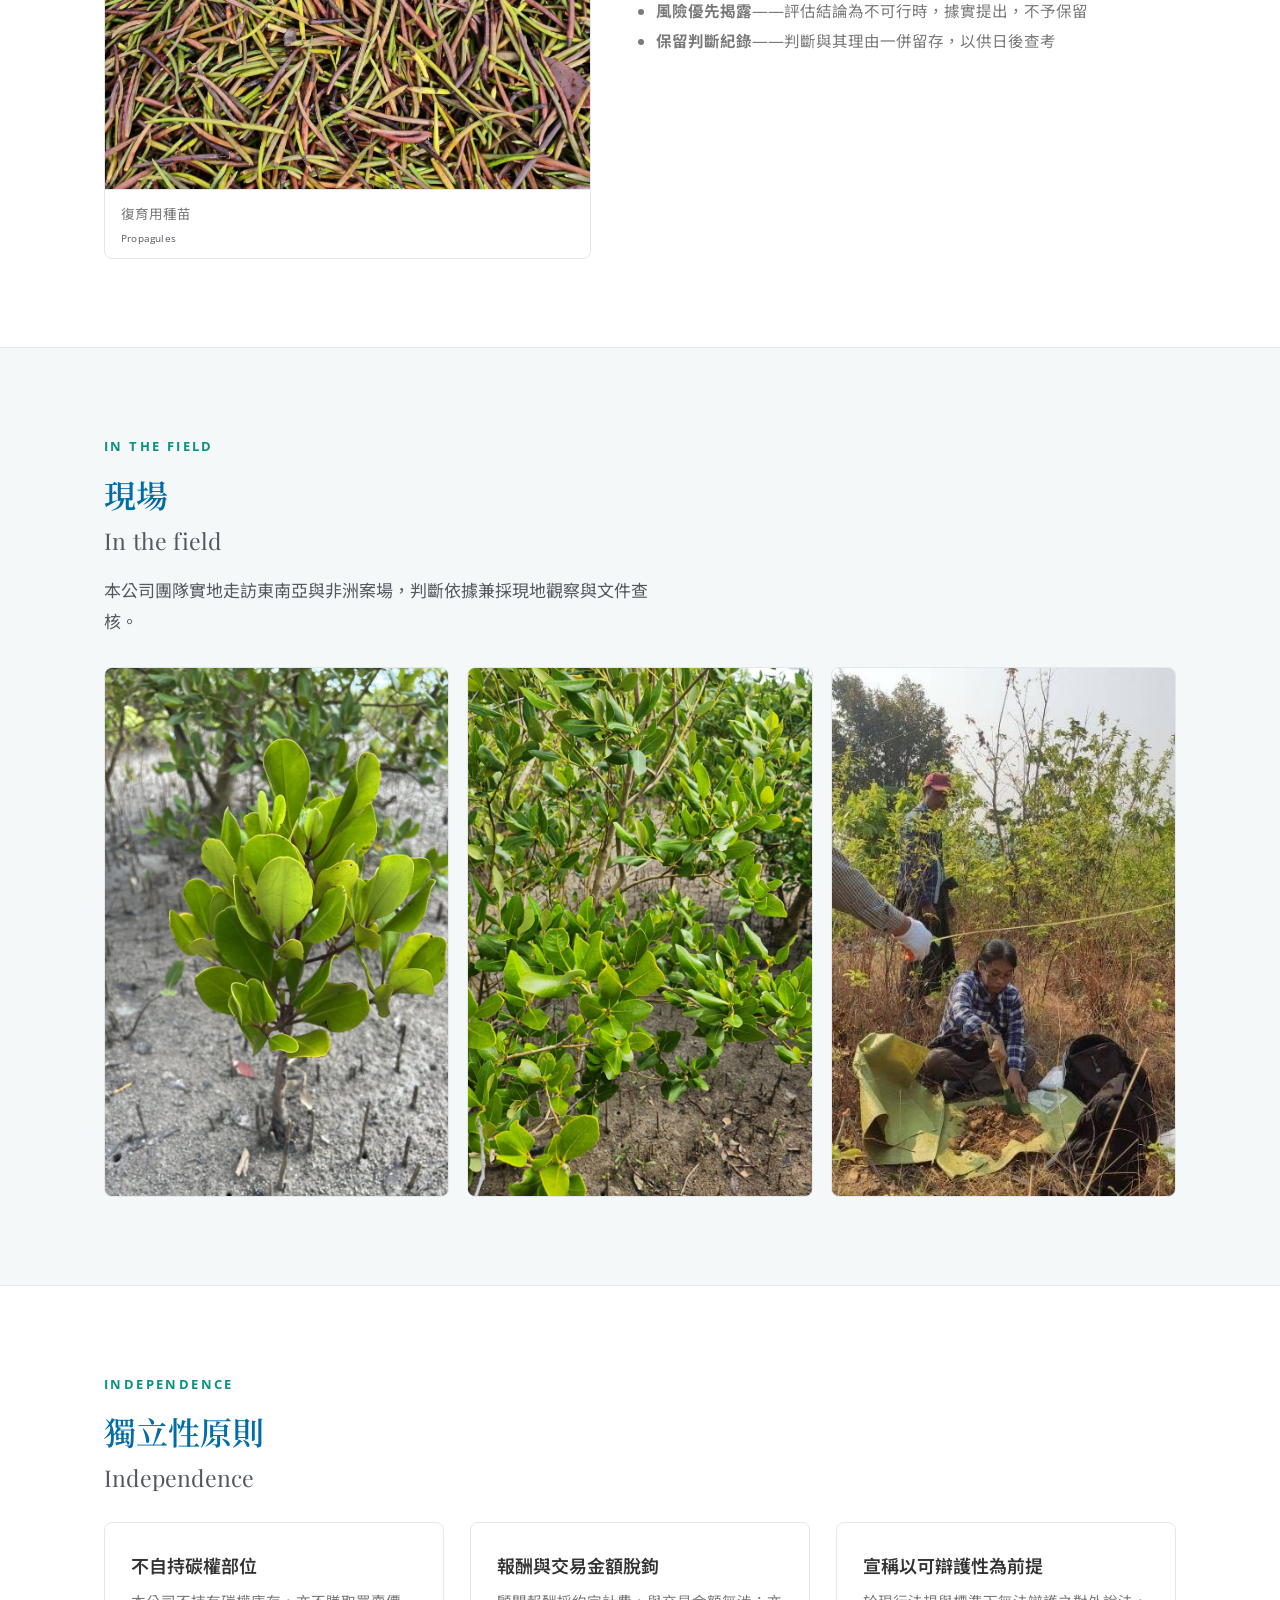
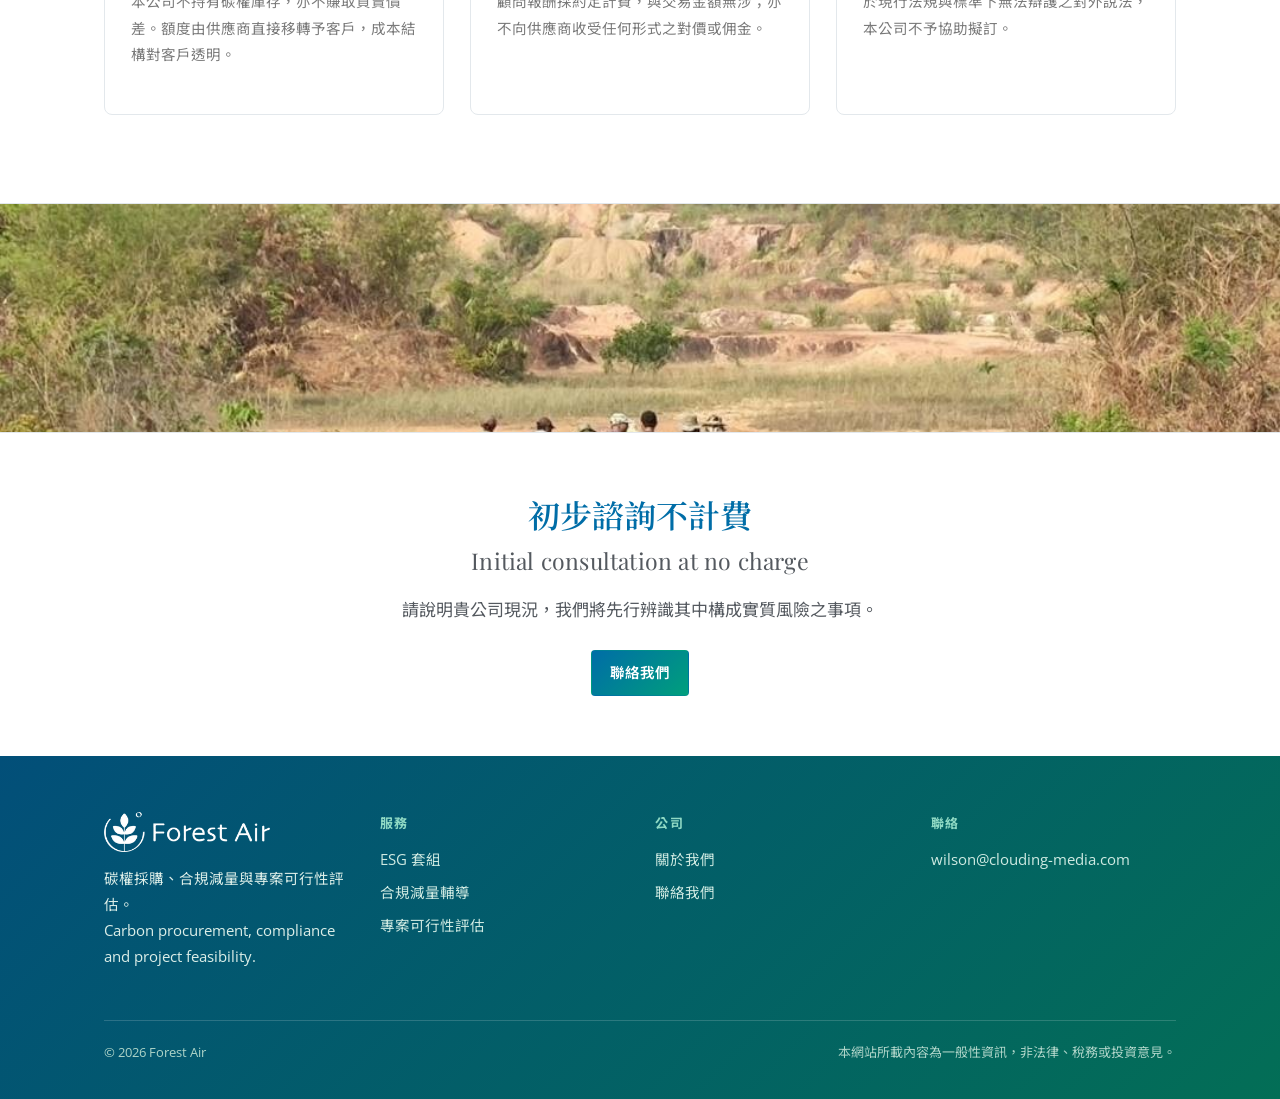
==== commit 2cce24c7: "換上現場作業照，修正遺留的 Clouding Media 字樣 替換八張純裝飾性的風景照，改用有證據力的現場作業影像 （樣線拉設、樣品袋與標籤、土壤採樣、團隊進場等）， 素材為 2023 年緬甸基線調" ====
--- a/index.html
+++ b/index.html
@@ -3,7 +3,7 @@
 <head>
 <meta charset="utf-8">
 <meta name="viewport" content="width=device-width,initial-scale=1">
-<title>Clouding Media｜碳權與永續顧問</title>
+<title>Forest Air｜碳權與永續顧問</title>
 <meta name="description" content="協助企業與專案方處理碳權採購、合規減量與專案可行性評估。">
 <link rel="preconnect" href="https://fonts.googleapis.com">
 <link rel="preconnect" href="https://fonts.gstatic.com" crossorigin>
@@ -151,8 +151,8 @@
       <figcaption>紅樹林枝葉<span class="en">Mangrove foliage</span></figcaption>
     </figure>
     <figure class="figure">
-      <img class="ratio-3x4" src="images/bush-path.jpg" alt="灌叢林間小徑">
-      <figcaption>灌叢林間小徑<span class="en">Bush trail</span></figcaption>
+      <img class="ratio-3x4" src="images/transect-setup.jpg" alt="樣線拉設">
+      <figcaption>樣線拉設　緬甸，2023<span class="en">Setting out a transect · Myanmar, 2023</span></figcaption>
     </figure>
   </div>
 </div>
@@ -180,7 +180,7 @@
 </div>
 </section>
 
-<div class="band"><img src="images/grassland-wide.jpg" alt="濱海草原"></div>
+<div class="band"><img src="images/team-approach.jpg" alt="調查團隊徒步進場"></div>
 
 <section class="tight">
 <div class="wrap" style="text-align:center">
@@ -219,7 +219,7 @@
     </div>
   </div>
   <div class="copy">
-    <span>© 2026 Clouding Media</span><span class="sp"></span>
+    <span>© 2026 Forest Air</span><span class="sp"></span>
     <span>本網站所載內容為一般性資訊，非法律、稅務或投資意見。</span>
   </div>
 </div>
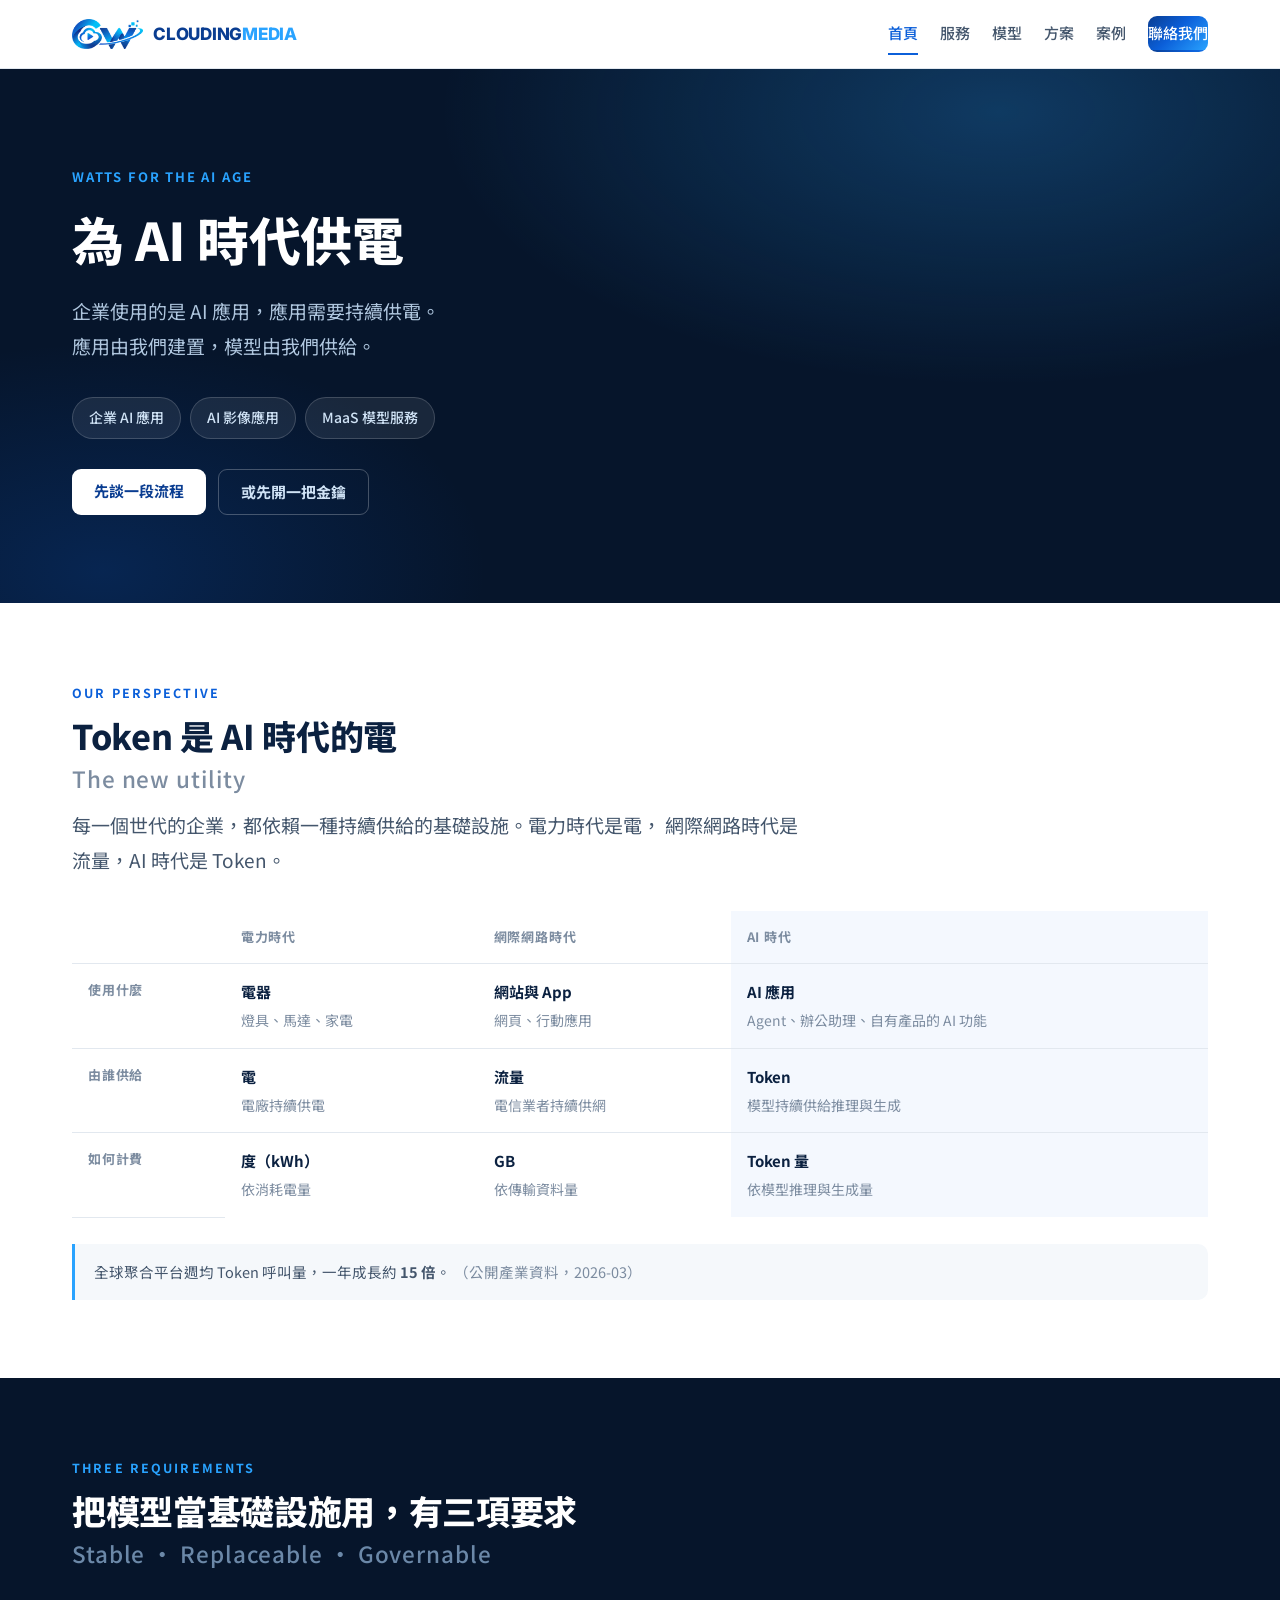
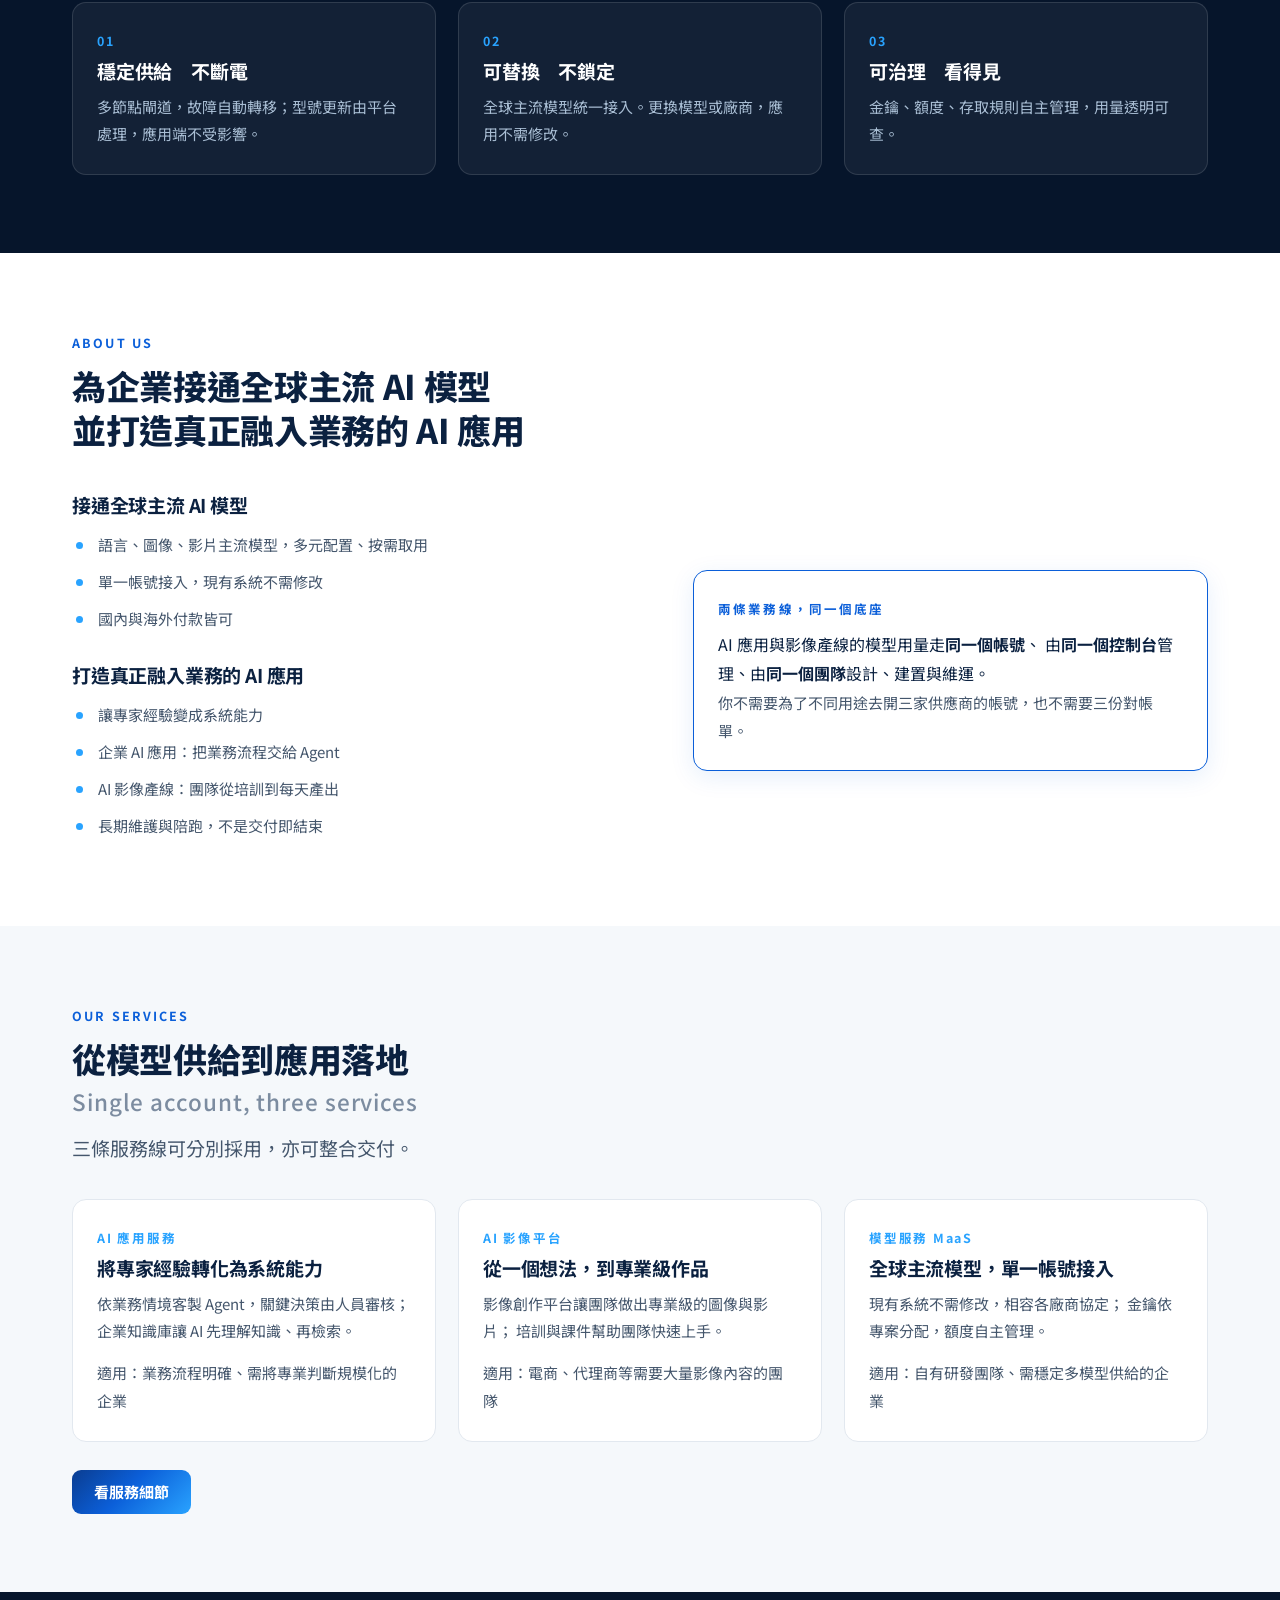
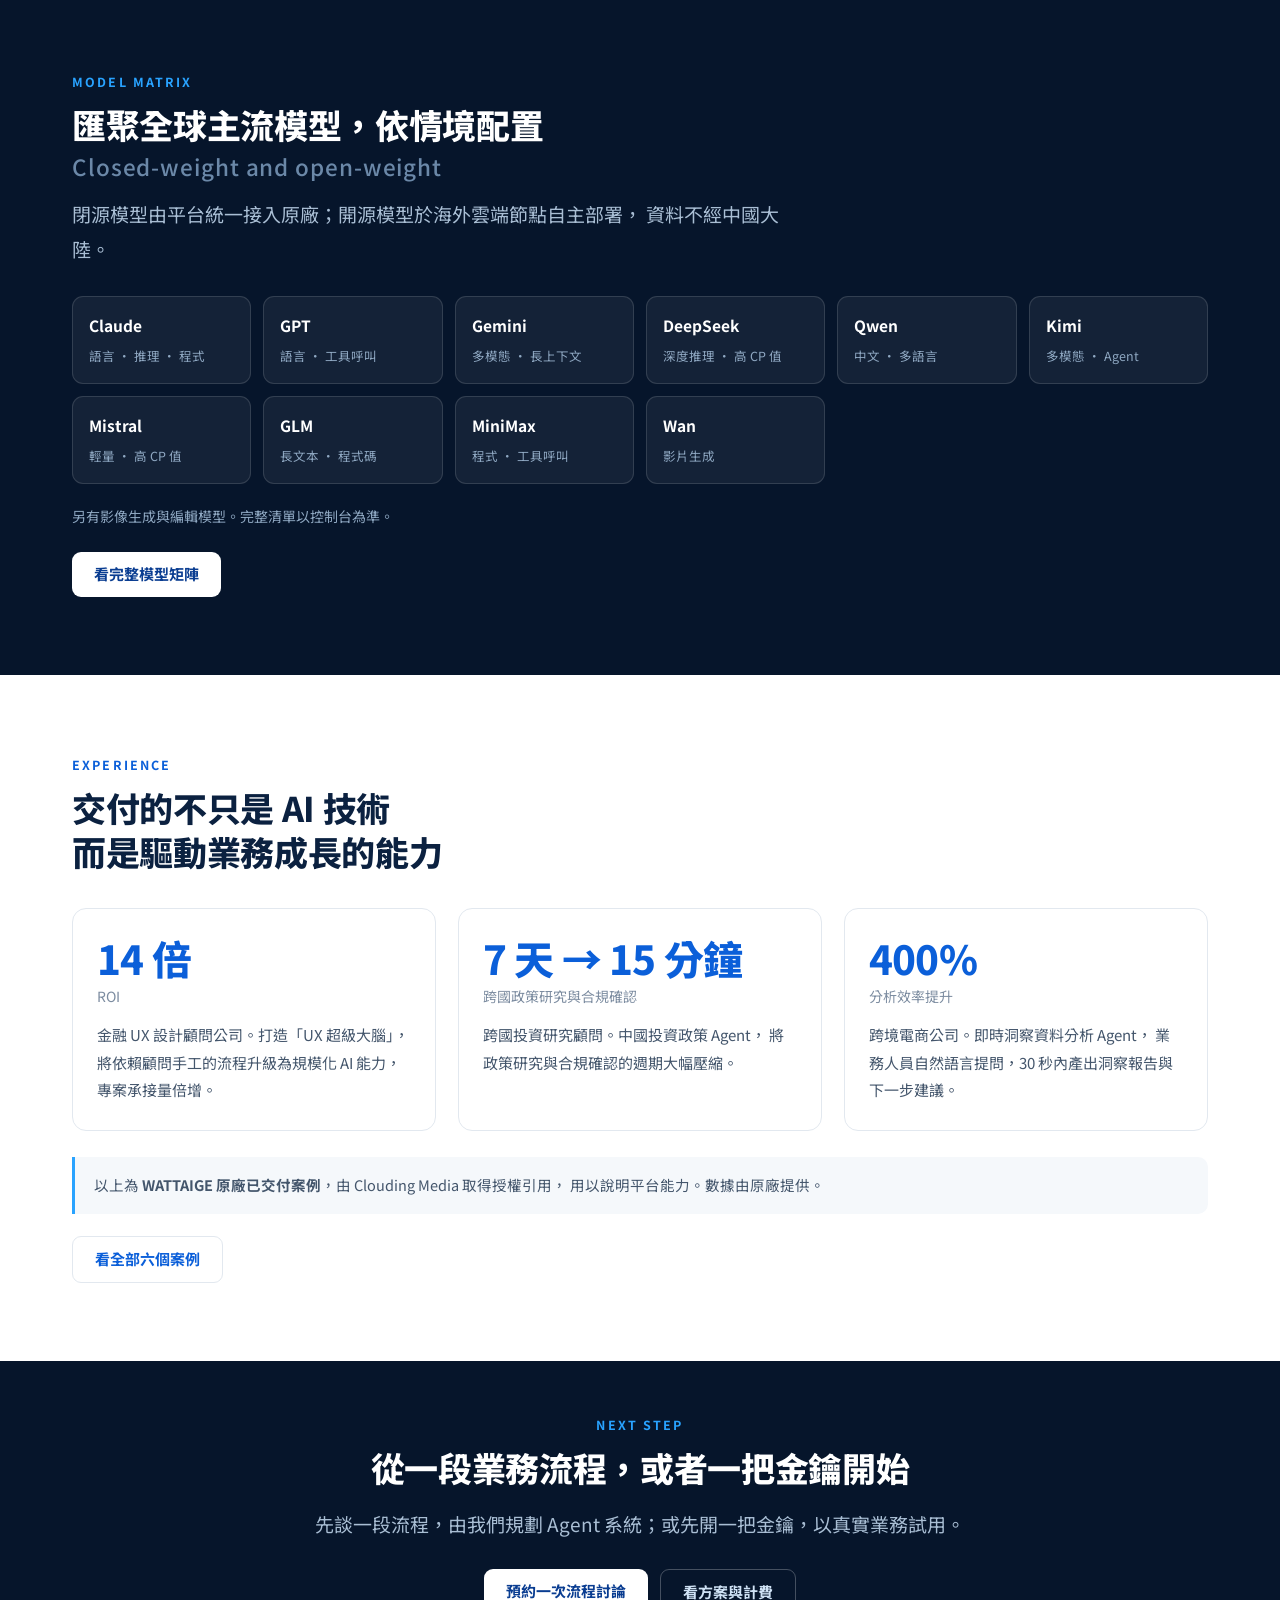
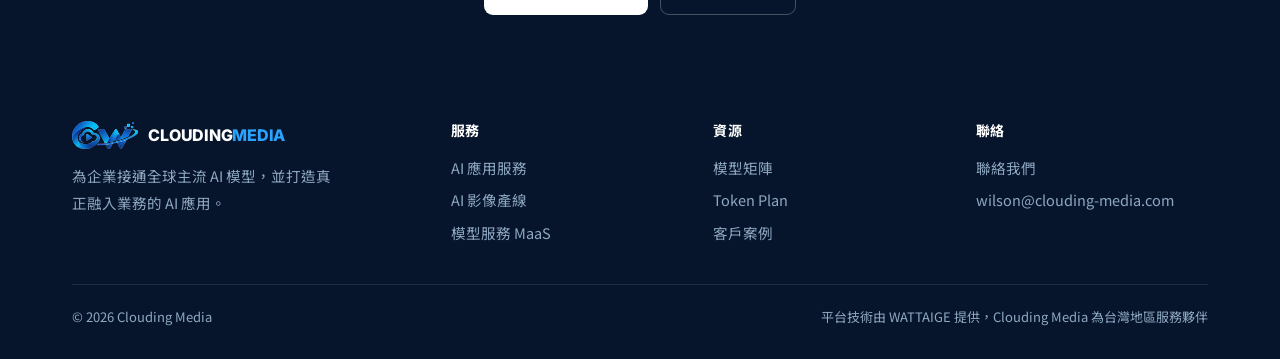
==== commit f90f6a02: "改為 Clouding Media AI 業務線官網 本網域改由 Clouding Media 的 AI 業務線使用。原 Forest Air 碳匯站 完整保留於標籤 forest-air-final" ====
--- a/index.html
+++ b/index.html
@@ -1,226 +1,301 @@
-<!DOCTYPE html>
+<!doctype html>
 <html lang="zh-Hant">
 <head>
 <meta charset="utf-8">
 <meta name="viewport" content="width=device-width,initial-scale=1">
-<title>Forest Air｜碳權與永續顧問</title>
-<meta name="description" content="協助企業與專案方處理碳權採購、合規減量與專案可行性評估。">
+<title>Clouding Media｜為 AI 時代供電</title>
+<meta name="description" content="Clouding Media 為企業接通全球主流 AI 模型，並打造真正融入業務的 AI 應用。企業 AI 應用、AI 影像應用、MaaS 模型服務。">
+<link rel="icon" href="images/favicon.ico">
+<link rel="apple-touch-icon" href="images/icon-180.png">
 <link rel="preconnect" href="https://fonts.googleapis.com">
 <link rel="preconnect" href="https://fonts.gstatic.com" crossorigin>
-<link rel="stylesheet" href="https://fonts.googleapis.com/css2?family=Noto+Sans+Myanmar:wght@400;600;700&family=Playfair+Display:wght@500;600;700&family=Open+Sans:wght@400;600;700&family=Noto+Sans+TC:wght@400;500;700&family=Noto+Serif+TC:wght@600;700&display=swap">
-<link rel="icon" href="images/favicon.ico" sizes="any">
-<link rel="icon" type="image/png" href="images/icon-32.png" sizes="32x32">
-<link rel="apple-touch-icon" href="images/icon-180.png">
-<link rel="stylesheet" href="styles.css?v=20261012b">
-<script src="pages-i18n.js?v=20261012b"></script>
-<script src="lang.js?v=20261012b" defer></script>
+<link rel="stylesheet" href="https://fonts.googleapis.com/css2?family=Noto+Sans+TC:wght@400;500;700;800&family=Inter:wght@400;500;700;800&display=swap">
+<link rel="stylesheet" href="styles.css">
 </head>
 <body>
 
-<header>
-<div class="wrap">
-  <nav class="nav" id="nav">
-    <a class="brand" href="index.html"><img src="images/logo-lockup-white.png" alt="FOREST AIR"></a>
-    <button class="burger" onclick="document.getElementById('nav').classList.toggle('open')">選單</button>
+<header class="nav">
+  <div class="wrap">
+    <a class="brand" href="index.html"><img src="images/logo-mark-64.png" alt=""><span>CLOUDING<b>MEDIA</b></span></a>
+    <button class="navtoggle" aria-label="選單" onclick="document.querySelector('.nav nav').classList.toggle('open')">≡</button>
+    <nav>
+      <a class="on" href="index.html">首頁</a>
+      <a href="services.html">服務</a>
+      <a href="models.html">模型</a>
+      <a href="plans.html">方案</a>
+      <a href="cases.html">案例</a>
+      <a class="btn" href="contact.html">聯絡我們</a>
+    </nav>
+  </div>
+</header>
+
+<!-- ───────── 主視覺 ───────── -->
+<div class="hero">
+  <div class="wrap">
+    <div class="kicker">Watts for the AI age</div>
+    <h1>為 AI 時代供電</h1>
+    <p>企業使用的是 AI 應用，應用需要持續供電。<br>
+       應用由我們建置，模型由我們供給。</p>
+    <div class="pills">
+      <span class="pill">企業 AI 應用</span>
+      <span class="pill">AI 影像應用</span>
+      <span class="pill">MaaS 模型服務</span>
+    </div>
+    <div class="cta">
+      <a class="btn lt" href="contact.html">先談一段流程</a>
+      <a class="btn ghost" href="plans.html" style="color:#CFE2F5!important;border-color:rgba(255,255,255,.25)">或先開一把金鑰</a>
+    </div>
+  </div>
+</div>
+
+<!-- ───────── 觀點 ───────── -->
+<section>
+<div class="wrap">
+  <div class="eyebrow">Our perspective</div>
+  <h2>Token 是 AI 時代的電<span class="en">The new utility</span></h2>
+  <p class="lead" style="margin-top:14px">
+    每一個世代的企業，都依賴一種持續供給的基礎設施。電力時代是電，
+    網際網路時代是流量，AI 時代是 Token。</p>
+
+  <div class="scrollx" style="margin-top:34px">
+  <table class="tbl" style="min-width:680px">
+    <tr>
+      <th></th><th>電力時代</th><th>網際網路時代</th><th class="now">AI 時代</th>
+    </tr>
+    <tr>
+      <th>使用什麼</th>
+      <td><b>電器</b><br><span class="muted small">燈具、馬達、家電</span></td>
+      <td><b>網站與 App</b><br><span class="muted small">網頁、行動應用</span></td>
+      <td class="now"><b>AI 應用</b><br><span class="muted small">Agent、辦公助理、自有產品的 AI 功能</span></td>
+    </tr>
+    <tr>
+      <th>由誰供給</th>
+      <td><b>電</b><br><span class="muted small">電廠持續供電</span></td>
+      <td><b>流量</b><br><span class="muted small">電信業者持續供網</span></td>
+      <td class="now"><b>Token</b><br><span class="muted small">模型持續供給推理與生成</span></td>
+    </tr>
+    <tr>
+      <th>如何計費</th>
+      <td><b>度（kWh）</b><br><span class="muted small">依消耗電量</span></td>
+      <td><b>GB</b><br><span class="muted small">依傳輸資料量</span></td>
+      <td class="now"><b>Token 量</b><br><span class="muted small">依模型推理與生成量</span></td>
+    </tr>
+  </table>
+  </div>
+
+  <div class="note" style="margin-top:26px">
+    全球聚合平台週均 Token 呼叫量，一年成長約 <b>15 倍</b>。
+    <span class="muted">（公開產業資料，2026-03）</span>
+  </div>
+</div>
+</section>
+
+<!-- ───────── 三項要求 ───────── -->
+<section class="deep">
+<div class="wrap">
+  <div class="eyebrow">Three requirements</div>
+  <h2>把模型當基礎設施用，有三項要求<span class="en">Stable · Replaceable · Governable</span></h2>
+
+  <div class="grid g3" style="margin-top:34px">
+    <div class="card">
+      <div class="num">01</div>
+      <h3 style="margin-top:7px">穩定供給　不斷電</h3>
+      <p>多節點閘道，故障自動轉移；型號更新由平台處理，應用端不受影響。</p>
+    </div>
+    <div class="card">
+      <div class="num">02</div>
+      <h3 style="margin-top:7px">可替換　不鎖定</h3>
+      <p>全球主流模型統一接入。更換模型或廠商，應用不需修改。</p>
+    </div>
+    <div class="card">
+      <div class="num">03</div>
+      <h3 style="margin-top:7px">可治理　看得見</h3>
+      <p>金鑰、額度、存取規則自主管理，用量透明可查。</p>
+    </div>
+  </div>
+</div>
+</section>
+
+<!-- ───────── 我們做什麼 ───────── -->
+<section>
+<div class="wrap">
+  <div class="eyebrow">About us</div>
+  <h2>為企業接通全球主流 AI 模型<br>並打造真正融入業務的 AI 應用</h2>
+
+  <div class="split" style="margin-top:40px">
+    <div>
+      <h3>接通全球主流 AI 模型</h3>
+      <ul class="ticks">
+        <li>語言、圖像、影片主流模型，多元配置、按需取用</li>
+        <li>單一帳號接入，現有系統不需修改</li>
+        <li>國內與海外付款皆可</li>
+      </ul>
+      <h3 style="margin-top:30px">打造真正融入業務的 AI 應用</h3>
+      <ul class="ticks">
+        <li>讓專家經驗變成系統能力</li>
+        <li>企業 AI 應用：把業務流程交給 Agent</li>
+        <li>AI 影像產線：團隊從培訓到每天產出</li>
+        <li>長期維護與陪跑，不是交付即結束</li>
+      </ul>
+    </div>
+    <div class="card hi">
+      <div class="eyebrow">兩條業務線，同一個底座</div>
+      <p style="color:var(--ink);font-size:16px">
+        AI 應用與影像產線的模型用量走<b>同一個帳號</b>、
+        由<b>同一個控制台</b>管理、由<b>同一個團隊</b>設計、建置與維運。</p>
+      <p style="margin-bottom:0">
+        你不需要為了不同用途去開三家供應商的帳號，也不需要三份對帳單。</p>
+    </div>
+  </div>
+</div>
+</section>
+
+<!-- ───────── 三條服務線 ───────── -->
+<section class="soft">
+<div class="wrap">
+  <div class="eyebrow">Our services</div>
+  <h2>從模型供給到應用落地<span class="en">Single account, three services</span></h2>
+  <p class="lead" style="margin-top:14px">三條服務線可分別採用，亦可整合交付。</p>
+
+  <div class="grid g3" style="margin-top:34px">
+    <div class="card">
+      <div class="num">AI 應用服務</div>
+      <h3 style="margin-top:7px">將專家經驗轉化為系統能力</h3>
+      <p>依業務情境客製 Agent，關鍵決策由人員審核；
+         企業知識庫讓 AI 先理解知識、再檢索。</p>
+      <p class="small muted" style="margin-top:14px">
+        適用：業務流程明確、需將專業判斷規模化的企業</p>
+    </div>
+    <div class="card">
+      <div class="num">AI 影像平台</div>
+      <h3 style="margin-top:7px">從一個想法，到專業級作品</h3>
+      <p>影像創作平台讓團隊做出專業級的圖像與影片；
+         培訓與課件幫助團隊快速上手。</p>
+      <p class="small muted" style="margin-top:14px">
+        適用：電商、代理商等需要大量影像內容的團隊</p>
+    </div>
+    <div class="card">
+      <div class="num">模型服務 MaaS</div>
+      <h3 style="margin-top:7px">全球主流模型，單一帳號接入</h3>
+      <p>現有系統不需修改，相容各廠商協定；
+         金鑰依專案分配，額度自主管理。</p>
+      <p class="small muted" style="margin-top:14px">
+        適用：自有研發團隊、需穩定多模型供給的企業</p>
+    </div>
+  </div>
+
+  <div style="margin-top:28px">
+    <a class="btn" href="services.html">看服務細節</a>
+  </div>
+</div>
+</section>
+
+<!-- ───────── 模型矩陣摘要 ───────── -->
+<section class="deep">
+<div class="wrap">
+  <div class="eyebrow">Model matrix</div>
+  <h2>匯聚全球主流模型，依情境配置<span class="en">Closed-weight and open-weight</span></h2>
+  <p class="lead" style="margin-top:14px">
+    閉源模型由平台統一接入原廠；開源模型於海外雲端節點自主部署，
+    資料不經中國大陸。</p>
+
+  <div class="chips" style="margin-top:30px">
+    <div class="chip"><b>Claude</b><span>語言 · 推理 · 程式</span></div>
+    <div class="chip"><b>GPT</b><span>語言 · 工具呼叫</span></div>
+    <div class="chip"><b>Gemini</b><span>多模態 · 長上下文</span></div>
+    <div class="chip"><b>DeepSeek</b><span>深度推理 · 高 CP 值</span></div>
+    <div class="chip"><b>Qwen</b><span>中文 · 多語言</span></div>
+    <div class="chip"><b>Kimi</b><span>多模態 · Agent</span></div>
+    <div class="chip"><b>Mistral</b><span>輕量 · 高 CP 值</span></div>
+    <div class="chip"><b>GLM</b><span>長文本 · 程式碼</span></div>
+    <div class="chip"><b>MiniMax</b><span>程式 · 工具呼叫</span></div>
+    <div class="chip"><b>Wan</b><span>影片生成</span></div>
+  </div>
+  <p class="small" style="margin-top:20px;color:#8FA8C2">
+    另有影像生成與編輯模型。完整清單以控制台為準。</p>
+  <div style="margin-top:22px"><a class="btn lt" href="models.html">看完整模型矩陣</a></div>
+</div>
+</section>
+
+<!-- ───────── 經驗 ───────── -->
+<section>
+<div class="wrap">
+  <div class="eyebrow">Experience</div>
+  <h2>交付的不只是 AI 技術<br>而是驅動業務成長的能力</h2>
+
+  <div class="grid g3" style="margin-top:34px">
+    <div class="card">
+      <div class="stat" style="padding:0 0 10px;text-align:left">
+        <b>14 倍</b><span>ROI</span></div>
+      <p>金融 UX 設計顧問公司。打造「UX 超級大腦」，
+         將依賴顧問手工的流程升級為規模化 AI 能力，專案承接量倍增。</p>
+    </div>
+    <div class="card">
+      <div class="stat" style="padding:0 0 10px;text-align:left">
+        <b>7 天 → 15 分鐘</b><span>跨國政策研究與合規確認</span></div>
+      <p>跨國投資研究顧問。中國投資政策 Agent，
+         將政策研究與合規確認的週期大幅壓縮。</p>
+    </div>
+    <div class="card">
+      <div class="stat" style="padding:0 0 10px;text-align:left">
+        <b>400%</b><span>分析效率提升</span></div>
+      <p>跨境電商公司。即時洞察資料分析 Agent，
+         業務人員自然語言提問，30 秒內產出洞察報告與下一步建議。</p>
+    </div>
+  </div>
+
+  <div class="note" style="margin-top:26px">
+    以上為 <b>WATTAIGE 原廠已交付案例</b>，由 Clouding Media 取得授權引用，
+    用以說明平台能力。數據由原廠提供。
+  </div>
+  <div style="margin-top:22px"><a class="btn ghost" href="cases.html">看全部六個案例</a></div>
+</div>
+</section>
+
+<!-- ───────── CTA ───────── -->
+<section class="deep tight">
+<div class="wrap" style="text-align:center">
+  <div class="eyebrow">Next step</div>
+  <h2>從一段業務流程，或者一把金鑰開始</h2>
+  <p class="lead" style="margin:16px auto 0">
+    先談一段流程，由我們規劃 Agent 系統；或先開一把金鑰，以真實業務試用。</p>
+  <div style="margin-top:28px;display:flex;gap:12px;justify-content:center;flex-wrap:wrap">
+    <a class="btn lt" href="contact.html">預約一次流程討論</a>
+    <a class="btn ghost" href="plans.html" style="color:#CFE2F5!important;border-color:rgba(255,255,255,.25)">看方案與計費</a>
+  </div>
+</div>
+</section>
+
+<footer>
+<div class="wrap">
+  <div class="cols">
+    <div>
+      <div class="ftbrand"><img src="images/logo-mark-64.png" alt=""><span>CLOUDING<b>MEDIA</b></span></div>
+      <p style="margin:0;max-width:34ch">
+        為企業接通全球主流 AI 模型，並打造真正融入業務的 AI 應用。</p>
+    </div>
+    <div>
+      <h4>服務</h4>
+      <a href="services.html#agent">AI 應用服務</a>
+      <a href="services.html#studio">AI 影像產線</a>
+      <a href="services.html#maas">模型服務 MaaS</a>
+    </div>
+    <div>
+      <h4>資源</h4>
+      <a href="models.html">模型矩陣</a>
+      <a href="plans.html">Token Plan</a>
+      <a href="cases.html">客戶案例</a>
+    </div>
+    <div>
+      <h4>聯絡</h4>
+      <a href="contact.html">聯絡我們</a>
+      <a href="mailto:wilson@clouding-media.com">wilson@clouding-media.com</a>
+    </div>
+  </div>
+  <div class="bot">
+    <span>© 2026 Clouding Media</span>
     <span class="sp"></span>
-    <a class="lk on" href="index.html">首頁</a>
-    <a class="lk" href="services.html">服務</a>
-    <a class="lk" href="data.html">資料庫</a>
-    <a class="lk" href="about.html">關於</a>
-    <a class="lk" href="contact.html">聯絡</a>
-    <a class="cta" href="contact.html">聯絡我們</a>
-    <span class="langbar" id="langbar"></span>
-  </nav>
-</div>
-</header>
-
-<div class="hero">
-<div class="wrap">
-  <div class="split">
-    <div>
-      <div class="rule"></div>
-      <div class="eyebrow">Carbon &amp; Sustainability Advisory</div>
-      <h1>碳權與永續顧問
-        <span class="en">Carbon &amp; sustainability advisory</span></h1>
-      <p class="lead">本公司協助企業與專案方釐清三項判斷：<b>採購標的是否合宜、對外宣稱是否站得住、專案是否值得投入</b>。</p>
-      <div class="hero-actions">
-        <a class="cta" href="services.html">服務項目</a>
-        <a class="btn2" href="about.html">關於我們</a>
-      </div>
-    </div>
-    <figure class="figure">
-      <img class="ratio-4x3" src="images/mangrove-walk.jpg" alt="紅樹林復育區">
-      <figcaption>紅樹林復育區<span class="en">Mangrove restoration area</span></figcaption>
-    </figure>
-  </div>
-</div>
-</div>
-
-<!-- ───── 服務 ───── -->
-<section class="alt">
-<div class="wrap">
-  <div class="eyebrow">Services</div>
-  <h2>服務項目<span class="en">What we do</span></h2>
-
-  <div class="grid g3" style="margin-top:32px">
-    <div class="card">
-      <div class="no">01</div>
-      <h3>ESG 套組<span class="en">ESG Package</span></h3>
-      <p class="small muted">協助企業篩選碳權標的、執行盡職調查，並確認對外宣稱符合各市場現行規範。採購決策與揭露用語一併納入評估。</p>
-    </div>
-    <div class="card">
-      <div class="no">02</div>
-      <h3>合規減量輔導<span class="en">Compliance</span></h3>
-      <p class="small muted">為受碳費或減量規範之事業釐清可適用的抵換方式與減量路徑，並協助備齊主管機關所需文件。</p>
-    </div>
-    <div class="card">
-      <div class="no">03</div>
-      <h3>專案可行性評估<span class="en">Feasibility</span></h3>
-      <p class="small muted">於投入開發成本前，確認案場條件、所在國法規與方法學之可行性，並提出明確建議。</p>
-    </div>
-  </div>
-
-  <p style="margin-top:28px"><a class="cta" href="services.html">了解更多</a></p>
-</div>
-</section>
-
-<!-- ───── 影片 ───── -->
-<section>
-<div class="wrap">
-  <div class="eyebrow">Film</div>
-  <h2>紅樹林的循環<span class="en">The mangrove cycle</span></h2>
-  <p class="lead">緬甸伊洛瓦底江三角洲 Pyapon 的紅樹林復育紀錄。
-    從胎生苗育苗、三十年成林，到漁獲回升、社區生計與學校教育——
-    復育不是只把樹種回去，而是讓整個循環重新運轉。</p>
-
-  <figure class="figure vid" style="margin-top:28px">
-    <video controls preload="metadata" playsinline
-           poster="images/video-poster.jpg" width="1920" height="1080">
-      <source src="videos/mangrove-cycle.mp4" type="video/mp4">
-      您的瀏覽器不支援內嵌影片，<a href="videos/mangrove-cycle.mp4">請改為下載觀看</a>。
-    </video>
-    <figcaption>紅樹林的循環　復育・共生・永續<span class="en">The mangrove cycle · 0:50 · 影片製作 FREDA，2026</span></figcaption>
-  </figure>
-
-  <p class="small muted" style="max-width:900px;margin-top:14px">
-    章節｜01 失而復得的海岸・02 種下希望・03 生態歸來・04 海的回饋・
-    05 社區與生計・06 教育扎根・07 生生不息
-  </p>
-</div>
-</section>
-
-<div class="band"><img src="images/tidal-flat-wide.jpg" alt="潮間帶灘地"></div>
-
-<!-- ───── 作業方式 ───── -->
-<section>
-<div class="wrap">
-  <div class="split rev">
-    <figure class="figure">
-      <img class="ratio-3x4" src="images/propagules.jpg" alt="紅樹林胎生苗">
-      <figcaption>復育用種苗<span class="en">Propagules</span></figcaption>
-    </figure>
-    <div>
-      <div class="eyebrow">How we work</div>
-      <h2>作業原則<span class="en">How we work</span></h2>
-      <p>碳權的風險甚少顯現於表面。多數問題存在於資料來源、土地權利基礎與宣稱用語之中，而上述各項於簽約前均可查證。</p>
-      <ul style="color:var(--muted);font-size:15.5px;padding-left:19px;line-height:1.9">
-        <li><b>查證先行</b>——交易對手提供之數據，經獨立核對後始予採用</li>
-        <li><b>來源明示</b>——每項結論均註明依據，無法查證者據實註記</li>
-        <li><b>風險優先揭露</b>——評估結論為不可行時，據實提出，不予保留</li>
-        <li><b>保留判斷紀錄</b>——判斷與其理由一併留存，以供日後查考</li>
-      </ul>
-    </div>
-  </div>
-</div>
-</section>
-
-<!-- ───── 現場 ───── -->
-<section class="alt">
-<div class="wrap">
-  <div class="eyebrow">In the field</div>
-  <h2>現場<span class="en">In the field</span></h2>
-  <p class="lead">本公司團隊實地走訪東南亞與非洲案場，判斷依據兼採現地觀察與文件查核。</p>
-
-  <div class="imgrow" style="margin-top:30px">
-    <figure class="figure">
-      <img class="ratio-3x4" src="images/mangrove-survey.jpg" alt="紅樹林幼苗">
-      <figcaption>紅樹林幼苗<span class="en">Mangrove seedling</span></figcaption>
-    </figure>
-    <figure class="figure">
-      <img class="ratio-3x4" src="images/mangrove-flat.jpg" alt="紅樹林枝葉">
-      <figcaption>紅樹林枝葉<span class="en">Mangrove foliage</span></figcaption>
-    </figure>
-    <figure class="figure">
-      <img class="ratio-3x4" src="images/transect-setup.jpg" alt="樣線拉設">
-      <figcaption>樣線拉設　緬甸，2023<span class="en">Setting out a transect · Myanmar, 2023</span></figcaption>
-    </figure>
-  </div>
-</div>
-</section>
-
-<!-- ───── 立場 ───── -->
-<section>
-<div class="wrap">
-  <div class="eyebrow">Independence</div>
-  <h2>獨立性原則<span class="en">Independence</span></h2>
-  <div class="grid g3" style="margin-top:26px">
-    <div class="card">
-      <h3>不自持碳權部位</h3>
-      <p class="small muted">本公司不持有碳權庫存，亦不賺取買賣價差。額度由供應商直接移轉予客戶，成本結構對客戶透明。</p>
-    </div>
-    <div class="card">
-      <h3>報酬與交易金額脫鉤</h3>
-      <p class="small muted">顧問報酬採約定計費，與交易金額無涉；亦不向供應商收受任何形式之對價或佣金。</p>
-    </div>
-    <div class="card">
-      <h3>宣稱以可辯護性為前提</h3>
-      <p class="small muted">於現行法規與標準下無法辯護之對外說法，本公司不予協助擬訂。</p>
-    </div>
-  </div>
-</div>
-</section>
-
-<div class="band"><img src="images/team-approach.jpg" alt="調查團隊徒步進場"></div>
-
-<section class="tight">
-<div class="wrap" style="text-align:center">
-  <h2>初步諮詢不計費<span class="en">Initial consultation at no charge</span></h2>
-  <p class="lead" style="margin:0 auto 24px">請說明貴公司現況，我們將先行辨識其中構成實質風險之事項。</p>
-  <a class="cta" href="contact.html">聯絡我們</a>
-</div>
-</section>
-
-<footer>
-<div class="wrap">
-  <div class="ft">
-    <div>
-      <img class="ftlogo" src="images/logo-lockup-white.png" alt="FOREST AIR">
-      <p>碳權採購、合規減量與專案可行性評估。<br>
-        <span class="small">Carbon procurement, compliance and project feasibility.</span></p>
-    </div>
-    <div>
-      <h4>服務</h4>
-      <ul>
-        <li><a href="services.html#esg">ESG 套組</a></li>
-        <li><a href="services.html#compliance">合規減量輔導</a></li>
-        <li><a href="services.html#feasibility">專案可行性評估</a></li>
-      </ul>
-    </div>
-    <div>
-      <h4>公司</h4>
-      <ul>
-        <li><a href="about.html">關於我們</a></li>
-        <li><a href="contact.html">聯絡我們</a></li>
-      </ul>
-    </div>
-    <div>
-      <h4>聯絡</h4>
-      <ul><li><a href="mailto:wilson@clouding-media.com">wilson@clouding-media.com</a></li></ul>
-    </div>
-  </div>
-  <div class="copy">
-    <span>© 2026 Forest Air</span><span class="sp"></span>
-    <span>本網站所載內容為一般性資訊，非法律、稅務或投資意見。</span>
+    <span>平台技術由 WATTAIGE 提供，Clouding Media 為台灣地區服務夥伴</span>
   </div>
 </div>
 </footer>
--- a/styles.css
+++ b/styles.css
@@ -1,193 +1,204 @@
-/* Clouding Media — 碳權與永續顧問
-   視覺與 afallo2.com 對齊：#006DA7 藍 → #009F7C 綠的 135° 漸層、
-   Playfair Display 標題、Open Sans ＋ 思源黑體內文。 */
+/* Clouding Media — AI 業務線
+   配色取自 CW 識別：深藍 → 亮藍漸層。
+   深色區塊用於「供電」敘事，淺色區塊用於服務與規格。 */
 
 :root{
-  --brand:#006DA7;        /* 主色・標題與連結 */
-  --brand2:#009F7C;       /* 漸層終點 */
-  --grad:linear-gradient(135deg,#006DA7 0%,#009F7C 100%);
-  --grad-dk:linear-gradient(135deg,#024f79 0%,#036e56 100%);
-  --accent:#0C9180;       /* 輔色・眉標與線條 */
-  --accent-soft:#e8f4f1;
-  --ink:#333333;          /* 小標與數據 */
-  --navy:#006DA7;         /* 沿用舊名，指向主色 */
-  --muted:#7A7A7A;        /* 內文 */
-  --sec:#54595F;
-  --paper:#ffffff;
-  --sand:#f5f8f9;
-  --line:#e3e8ec;
-  --warn:#9a6a1b;
-  --warn-soft:#fdf6e6;
-  --max:1120px;
-  --serif:"Playfair Display","Noto Serif TC","Songti TC",Georgia,serif;
-  --sans:"Open Sans","Noto Sans TC","PingFang TC","Microsoft JhengHei",system-ui,-apple-system,sans-serif;
+  --brand:#0B5FD9;          /* 主藍，取自 CW 字標 */
+  --brand2:#29A3FF;         /* 亮藍，取自圖標外弧 */
+  --brand3:#0A3D91;         /* 深藍 */
+  --grad:linear-gradient(135deg,#0A3D91 0%,#0B5FD9 46%,#29A3FF 100%);
+  --ink:#0B2140;            /* 主文字 */
+  --sec:#44566C;            /* 次文字 */
+  --muted:#7C8CA0;
+  --line:#E2E8EF;
+  --bg:#fff;
+  --soft:#F5F8FB;           /* 淺色區塊底 */
+  --deep:#06152B;           /* 深色區塊底 */
+  --deep2:#0B2140;
+  --accent:#00D1B2;         /* 強調，用於數字與重點 */
+  --wrap:1180px;
+  --r:14px;
 }
-@media (prefers-color-scheme:dark){
-  :root:not([data-theme="light"]){
-    --brand:#5bb5e0; --brand2:#4fc9a6; --accent:#5fc3b0; --accent-soft:#12302b;
-    --ink:#e9eef3; --navy:#5bb5e0; --muted:#9aa7b1; --sec:#b4bcc3;
-    --paper:#111820; --sand:#0c1117; --line:#253040;
-    --warn:#d4a44a; --warn-soft:#2a2213;
-  }
-}
+
 *{box-sizing:border-box}
 html{scroll-behavior:smooth}
 body{
-  margin:0; background:var(--paper); color:var(--muted);
-  font-family:var(--sans); font-size:15.5px; line-height:1.8;
-  -webkit-font-smoothing:antialiased;
+  margin:0;background:var(--bg);color:var(--ink);
+  font-family:"Noto Sans TC",Inter,-apple-system,"Segoe UI",system-ui,sans-serif;
+  font-size:16px;line-height:1.85;-webkit-font-smoothing:antialiased;
 }
-.wrap{max-width:var(--max);margin:0 auto;padding:0 24px}
-a{color:inherit}
-
-/* ── 頁首 ── */
-header{
-  position:sticky;top:0;z-index:50;background:var(--grad);
-  box-shadow:0 1px 10px rgba(0,0,0,.10);
+img{max-width:100%;display:block}
+a{color:var(--brand)}
+
+h1,h2,h3,h4{line-height:1.3;margin:0;letter-spacing:-.01em}
+h1{font-size:clamp(30px,4.4vw,52px);font-weight:800}
+h2{font-size:clamp(23px,2.9vw,34px);font-weight:800}
+h3{font-size:19px;font-weight:700}
+p{margin:0 0 16px}
+.lead{font-size:clamp(16.5px,1.6vw,19px);color:var(--sec);max-width:66ch}
+.small{font-size:14px}
+.muted{color:var(--muted)}
+.en{display:block;font-size:.66em;font-weight:500;color:var(--muted);
+  letter-spacing:.04em;margin-top:5px}
+
+.wrap{max-width:var(--wrap);margin:0 auto;padding:0 22px}
+section{padding:78px 0}
+section.tight{padding:52px 0}
+section.soft{background:var(--soft)}
+section.deep{background:var(--deep);color:#E8F0F8}
+section.deep h1,section.deep h2,section.deep h3{color:#fff}
+section.deep .lead,section.deep p{color:#A9BED4}
+section.deep .en{color:#6B88A8}
+
+.eyebrow{font-size:12.5px;font-weight:700;letter-spacing:.17em;
+  text-transform:uppercase;color:var(--brand);margin-bottom:10px}
+section.deep .eyebrow{color:var(--brand2)}
+
+/* ── 導覽 ── */
+header.nav{position:sticky;top:0;z-index:50;background:rgba(255,255,255,.93);
+  backdrop-filter:blur(10px);border-bottom:1px solid var(--line)}
+.nav .wrap{display:flex;align-items:center;gap:26px;height:68px}
+.brand img{height:34px;width:auto}
+.nav nav{display:flex;gap:22px;margin-left:auto;align-items:center}
+.nav nav a{color:var(--sec);text-decoration:none;font-size:15px;font-weight:500;
+  padding:6px 0;border-bottom:2px solid transparent}
+.nav nav a:hover{color:var(--brand)}
+.nav nav a.on{color:var(--brand);border-bottom-color:var(--brand)}
+.btn{display:inline-block;background:var(--grad);color:#fff!important;
+  text-decoration:none;padding:11px 22px;border-radius:9px;font-weight:700;
+  font-size:15px;border:0;cursor:pointer;line-height:1.5}
+.btn:hover{filter:brightness(1.08)}
+.btn.ghost{background:none;color:var(--brand)!important;border:1.5px solid var(--line)}
+.btn.ghost:hover{border-color:var(--brand);filter:none}
+.btn.lt{background:#fff;color:var(--brand3)!important}
+.navtoggle{display:none;margin-left:auto;background:none;border:1px solid var(--line);
+  border-radius:8px;width:40px;height:38px;font-size:18px;cursor:pointer;color:var(--sec)}
+
+/* ── 主視覺 ── */
+.hero{background:var(--deep);color:#fff;position:relative;overflow:hidden;
+  padding:96px 0 88px}
+.hero::before{content:"";position:absolute;inset:0;
+  background:radial-gradient(900px 440px at 78% 8%,rgba(41,163,255,.26),transparent 62%),
+             radial-gradient(640px 380px at 8% 94%,rgba(11,95,217,.22),transparent 60%)}
+.hero .wrap{position:relative}
+.hero h1{color:#fff;max-width:19ch}
+.hero .kicker{color:var(--brand2);font-weight:700;letter-spacing:.14em;
+  text-transform:uppercase;font-size:13px;margin-bottom:16px}
+.hero p{color:#AFC6DE;max-width:60ch;font-size:clamp(16px,1.7vw,19px);margin-top:20px}
+.hero .cta{display:flex;gap:12px;flex-wrap:wrap;margin-top:30px}
+.pills{display:flex;gap:9px;flex-wrap:wrap;margin-top:34px}
+.pill{background:rgba(255,255,255,.08);border:1px solid rgba(255,255,255,.17);
+  color:#CFE2F5;border-radius:999px;padding:7px 16px;font-size:14px;font-weight:500}
+
+/* ── 版面 ── */
+.grid{display:grid;gap:22px}
+.g2{grid-template-columns:repeat(2,1fr)}
+.g3{grid-template-columns:repeat(3,1fr)}
+.g4{grid-template-columns:repeat(4,1fr)}
+.split{display:grid;grid-template-columns:1.05fr .95fr;gap:52px;align-items:center}
+.split.rev>*:first-child{order:2}
+@media(max-width:900px){
+  .g3,.g4,.g2{grid-template-columns:1fr}
+  .split{grid-template-columns:1fr;gap:30px}
+  .split.rev>*:first-child{order:0}
+  .nav nav{position:fixed;inset:68px 0 auto;background:#fff;flex-direction:column;
+    align-items:stretch;gap:0;padding:8px 22px 18px;border-bottom:1px solid var(--line);
+    display:none;box-shadow:0 10px 24px rgba(0,0,0,.08)}
+  .nav nav.open{display:flex}
+  .nav nav a{padding:12px 0;border-bottom:1px solid var(--line)}
+  .nav nav .btn{margin-top:12px;text-align:center}
+  .navtoggle{display:block}
+  section{padding:56px 0}
 }
-.nav{display:flex;align-items:center;gap:26px;height:70px}
-/* 只有間隔元件可伸縮，其餘不得被擠壓 */
-.nav>*{flex:0 0 auto}
-.nav .sp{flex:1 1 0;min-width:0}
-.brand{display:inline-flex;align-items:center;gap:9px;
-  font-family:var(--serif);font-size:20px;font-weight:600;letter-spacing:1.2px;
-  text-decoration:none;color:#fff;white-space:nowrap}
-.brand img{height:38px;width:auto;display:block}
-@media(max-width:480px){.brand img{height:32px}}
-.ftlogo{height:40px;width:auto;display:block;margin-bottom:14px}
-.brand span{color:#9ff0d8}
-.nav a.lk{text-decoration:none;color:rgba(255,255,255,.82);font-size:14.5px;font-weight:600;
-  padding:6px 2px;border-bottom:2px solid transparent;white-space:nowrap}
-.nav a.lk:hover,.nav a.lk.on{color:#fff;border-bottom-color:#fff}
-.cta{display:inline-block;background:var(--grad);border:1px solid transparent;
-  color:#fff!important;text-decoration:none;
-  padding:9px 18px;border-radius:4px;font-size:14.5px;font-weight:600;white-space:nowrap}
-.cta:hover{filter:brightness(1.1)}
-/* 頁首內的 CTA 疊在漸層上，改白色外框 */
-header .cta{background:rgba(255,255,255,.14);border-color:rgba(255,255,255,.55)}
-header .cta:hover{background:#fff;color:var(--brand)!important;border-color:#fff;filter:none}
-/* ── 語系 ── */
-html[lang="en"] .en{display:none}       /* 英文版主文已是英文，副標會重複 */
-html[lang="my"] body,html[lang="my"] h1,html[lang="my"] h2,html[lang="my"] h3{
-  font-family:"Noto Sans Myanmar","Myanmar Text","Padauk",var(--sans);line-height:1.95}
-html[lang="my"] .lead{line-height:2}
-
-/* ── 語系切換（全站共用） ── */
-.langbar{display:inline-flex;align-items:center;gap:10px;margin-left:18px;color:#fff}
-.langbar svg{width:17px;height:17px;opacity:.8;flex:0 0 auto}
-.langbar button{background:none;border:none;padding:3px 0;cursor:pointer;
-  font-family:var(--sans);font-size:13.5px;font-weight:600;letter-spacing:.4px;
-  color:rgba(255,255,255,.68);line-height:1.6;border-bottom:2px solid transparent}
-.langbar button:hover{color:#fff}
-.langbar button.on{color:#fff;border-bottom-color:#fff}
-.langbar button[lang="my"]{font-family:"Noto Sans Myanmar","Myanmar Text","Padauk",var(--sans);
-  font-size:12.5px;line-height:1.9}
-@media(max-width:900px){
-  .nav.open .langbar{width:100%;margin:12px 0 0;padding-top:12px;
-    border-top:1px solid rgba(255,255,255,.22)}
-  .nav:not(.open) .langbar{display:none}
-}
-.burger{display:none;background:none;border:1px solid rgba(255,255,255,.5);border-radius:4px;
-  padding:7px 10px;cursor:pointer;color:#fff;font-size:15px}
-@media(max-width:900px){
-  .nav .lk,.nav .cta{display:none}
-  .burger{display:block}
-  .nav.open{height:auto;flex-wrap:wrap;padding-bottom:16px}
-  .nav.open .lk,.nav.open .cta{display:block;width:100%;padding:11px 0;border-bottom:1px solid rgba(255,255,255,.22)}
-  .nav.open .cta{text-align:center;border-radius:4px;margin-top:10px;border:none}
-}
-
-/* ── 區塊 ── */
-section{padding:88px 0}
-section.tight{padding:60px 0}
-section.alt{background:var(--sand);border-block:1px solid var(--line)}
-.eyebrow{font-size:12.5px;letter-spacing:2.4px;text-transform:uppercase;
-  color:var(--accent);font-weight:700;margin-bottom:14px}
-h1{font-family:var(--serif);font-size:clamp(29px,4.6vw,46px);line-height:1.32;color:var(--brand);
-  margin:0 0 18px;font-weight:600;letter-spacing:-.2px}
-h2{font-family:var(--serif);font-size:clamp(23px,3.2vw,32px);line-height:1.4;color:var(--brand);
-  margin:0 0 16px;font-weight:600}
-h3{font-size:18px;margin:0 0 9px;font-weight:600;line-height:1.55;color:var(--ink)}
-.lead{font-size:17px;color:var(--sec);max-width:56ch;margin:0 0 26px;line-height:1.85}
-.en{display:block;font-size:.72em;color:var(--sec);font-weight:400;
-  letter-spacing:.2px;margin-top:5px;line-height:1.55}
-p{margin:0 0 16px}
-.muted{color:var(--muted)}
-.small{font-size:14.5px}
-
-/* ── 首屏 ── */
-.hero{padding:96px 0 78px;background:var(--paper);border-bottom:1px solid var(--line)}
-.hero .rule{width:62px;height:3px;background:var(--grad);margin:0 0 30px}
-.hero-actions{display:flex;gap:12px;flex-wrap:wrap;margin-top:8px}
-.btn2{display:inline-block;text-decoration:none;padding:9px 18px;border-radius:4px;
-  border:1px solid var(--line);font-size:14.5px;font-weight:600;color:var(--sec)}
-.btn2:hover{border-color:var(--brand);color:var(--brand)}
-
-/* ── 格線 ── */
-.grid{display:grid;gap:26px}
-.g2{grid-template-columns:repeat(auto-fit,minmax(300px,1fr))}
-.g3{grid-template-columns:repeat(auto-fit,minmax(272px,1fr))}
-.g4{grid-template-columns:repeat(auto-fit,minmax(210px,1fr))}
-
-.card{background:var(--paper);border:1px solid var(--line);border-radius:8px;padding:30px 26px;
-  transition:box-shadow .18s,border-color .18s}
-.card:hover{box-shadow:0 4px 18px rgba(0,109,167,.09);border-color:#cfe0e9}
-section.alt .card{background:var(--paper)}
-.card .no{font-family:var(--serif);font-size:13px;color:var(--brand);
-  font-weight:700;letter-spacing:1.4px;margin-bottom:10px}
-.card ul{margin:14px 0 0;padding-left:19px;font-size:15px;color:var(--muted)}
-.card ul li{margin-bottom:7px}
-
-.stat{border-left:3px solid var(--brand);padding-left:18px}
-.stat .v{font-family:var(--serif);font-size:30px;font-weight:600;line-height:1.2;color:var(--brand)}
-.stat .k{font-size:14px;color:var(--muted);margin-top:4px}
-
-/* ── 清單 ── */
-.rows{border-top:1px solid var(--line)}
-.row{display:grid;grid-template-columns:minmax(150px,230px) 1fr;gap:24px;
-  padding:24px 0;border-bottom:1px solid var(--line)}
-@media(max-width:700px){.row{grid-template-columns:1fr;gap:8px}}
-.row .t{font-weight:700}
-.row .d{color:var(--muted);font-size:15.5px}
-
-/* ── 引言／原則 ── */
-.quote{border-left:3px solid var(--accent);padding:4px 0 4px 22px;color:var(--sec);
-  font-family:var(--serif);font-size:20px;line-height:1.75;max-width:62ch}
-.notebox{background:var(--warn-soft);border-left:3px solid var(--warn);
-  padding:18px 22px;border-radius:0 6px 6px 0;font-size:15.5px}
+
+/* ── 卡片 ── */
+.card{background:#fff;border:1px solid var(--line);border-radius:var(--r);
+  padding:26px 24px}
+.card h3{margin-bottom:9px}
+.card p{color:var(--sec);font-size:15px;margin-bottom:0}
+.card .num{font-size:12.5px;font-weight:700;color:var(--brand2);letter-spacing:.14em}
+section.deep .card{background:rgba(255,255,255,.055);border-color:rgba(255,255,255,.12)}
+section.deep .card p{color:#A9BED4}
+.card.hi{border-color:var(--brand);box-shadow:0 6px 24px rgba(11,95,217,.1)}
+
+.stat{text-align:center;padding:22px 14px}
+.stat b{display:block;font-size:clamp(26px,3.4vw,40px);font-weight:800;
+  color:var(--brand);line-height:1.15;letter-spacing:-.02em}
+section.deep .stat b{color:var(--accent)}
+.stat span{font-size:14px;color:var(--muted)}
+section.deep .stat span{color:#8FA8C2}
+
+/* ── 比較表 ── */
+.tbl{width:100%;border-collapse:collapse;font-size:15px}
+.tbl th,.tbl td{text-align:left;padding:14px 16px;border-bottom:1px solid var(--line);
+  vertical-align:top}
+.tbl th{font-weight:700;font-size:13px;letter-spacing:.06em;color:var(--muted);
+  text-transform:uppercase;white-space:nowrap}
+.tbl td b{color:var(--ink)}
+.tbl tr:last-child td{border-bottom:0}
+.tbl .now{background:rgba(11,95,217,.045)}
+section.deep .tbl th,section.deep .tbl td{border-color:rgba(255,255,255,.12)}
+section.deep .tbl td b{color:#fff}
+section.deep .tbl .now{background:rgba(41,163,255,.1)}
+.scrollx{overflow-x:auto;-webkit-overflow-scrolling:touch}
+
+/* ── 截圖框 ── */
+.shot{border:1px solid var(--line);border-radius:12px;overflow:hidden;
+  background:#fff;box-shadow:0 10px 34px rgba(11,33,64,.1)}
+.shot .bar{height:32px;background:#F3F6F9;border-bottom:1px solid var(--line);
+  display:flex;align-items:center;gap:6px;padding:0 13px}
+.shot .bar i{width:9px;height:9px;border-radius:50%;background:#D6DEE7;display:block}
+.shot figcaption{padding:11px 15px;font-size:13.5px;color:var(--muted);
+  border-top:1px solid var(--line)}
+section.deep .shot{border-color:rgba(255,255,255,.14)}
+
+/* ── 模型晶片 ── */
+.chips{display:grid;grid-template-columns:repeat(auto-fill,minmax(176px,1fr));gap:12px}
+.chip{border:1px solid var(--line);border-radius:11px;padding:14px 16px;background:#fff}
+.chip b{display:block;font-size:15.5px;font-weight:700}
+.chip span{font-size:12.5px;color:var(--muted)}
+section.deep .chip{background:rgba(255,255,255,.06);border-color:rgba(255,255,255,.13)}
+section.deep .chip b{color:#fff}
+section.deep .chip span{color:#8FA8C2}
+
+/* ── 條列 ── */
+ul.ticks{list-style:none;padding:0;margin:14px 0 0}
+ul.ticks li{position:relative;padding-left:26px;margin-bottom:9px;color:var(--sec);
+  font-size:15px}
+ul.ticks li::before{content:"";position:absolute;left:4px;top:11px;width:7px;height:7px;
+  border-radius:50%;background:var(--brand2)}
+section.deep ul.ticks li{color:#A9BED4}
+
+/* ── 註記 ── */
+.note{background:var(--soft);border-left:3px solid var(--brand2);padding:15px 19px;
+  border-radius:0 10px 10px 0;font-size:14.5px;color:var(--sec)}
+section.deep .note{background:rgba(255,255,255,.05);color:#A9BED4}
+.badge{display:inline-block;background:rgba(11,95,217,.09);color:var(--brand);
+  border-radius:6px;padding:2px 9px;font-size:12.5px;font-weight:700;
+  vertical-align:middle}
 
 /* ── 頁尾 ── */
-footer{background:var(--grad-dk);color:#fff;padding:56px 0 34px;margin-top:0}
-footer a{color:#cfeae2;text-decoration:none}
-footer a:hover{color:#fff;text-decoration:underline}
-footer .ft{display:grid;gap:30px;grid-template-columns:repeat(auto-fit,minmax(220px,1fr))}
-footer h4{font-size:13px;letter-spacing:1.6px;text-transform:uppercase;
-  margin:0 0 12px;color:#8fd9c4;font-weight:700}
-footer p,footer li{color:#dceee8;font-size:14.5px}
-footer ul{list-style:none;margin:0;padding:0}
-footer li{margin-bottom:7px}
-.copy{margin-top:34px;padding-top:20px;border-top:1px solid rgba(255,255,255,.16);
-  font-size:13px;color:#aed4c8;display:flex;gap:14px;flex-wrap:wrap}
-.copy .sp{flex:1}
-
-@media(max-width:700px){
-  section{padding:62px 0}
-  .hero{padding:72px 0 58px}
-  .card{padding:24px 20px}
-}
-
-/* ── 影像 ── */
-.figure{margin:0;border-radius:8px;overflow:hidden;border:1px solid var(--line);background:var(--paper)}
-.figure img{display:block;width:100%;height:100%;object-fit:cover}
-.figure figcaption{padding:12px 16px;font-size:13.5px;color:var(--muted);border-top:1px solid var(--line)}
-.figure.vid{max-width:900px}
-.figure.vid video{display:block;width:100%;height:auto;aspect-ratio:16/9;background:#000;object-fit:cover}
-.split{display:grid;grid-template-columns:1.05fr .95fr;gap:46px;align-items:center}
-.split.rev{grid-template-columns:.95fr 1.05fr}
-@media(max-width:860px){.split,.split.rev{grid-template-columns:1fr;gap:28px}}
-.band{height:230px;overflow:hidden;border-block:1px solid var(--line)}
-.band img{width:100%;height:100%;object-fit:cover;display:block}
-@media(max-width:700px){.band{height:150px}}
-.ratio-4x3{aspect-ratio:4/3}
-.ratio-3x4{aspect-ratio:3/4}
-.imgrow{display:grid;grid-template-columns:repeat(auto-fit,minmax(230px,1fr));gap:18px}
+footer{background:var(--deep);color:#8FA8C2;padding:54px 0 30px;font-size:14.5px}
+footer .cols{display:grid;grid-template-columns:1.5fr 1fr 1fr 1fr;gap:30px}
+@media(max-width:900px){footer .cols{grid-template-columns:1fr 1fr}}
+footer h4{color:#fff;font-size:14px;margin-bottom:12px;letter-spacing:.05em}
+footer a{color:#8FA8C2;text-decoration:none;display:block;padding:3px 0}
+footer a:hover{color:#fff}
+footer .ftlogo{height:30px;margin-bottom:14px;filter:brightness(0) invert(1);opacity:.92}
+footer .bot{border-top:1px solid rgba(255,255,255,.1);margin-top:34px;padding-top:20px;
+  display:flex;gap:12px;flex-wrap:wrap;align-items:center;font-size:13px}
+footer .bot .sp{flex:1}
+
+/* ── 品牌鎖定稿：圖標＋字標，小尺寸才清楚 ── */
+.brand{display:flex;align-items:center;gap:10px;text-decoration:none}
+.brand img{height:30px;width:auto}
+.brand span{font-family:Inter,"Noto Sans TC",sans-serif;font-weight:800;
+  font-size:17px;letter-spacing:-.015em;color:var(--brand3);white-space:nowrap;
+  line-height:1}
+.brand span b{color:var(--brand2);font-weight:800}
+.ftbrand{display:flex;align-items:center;gap:10px;margin-bottom:14px}
+.ftbrand img{height:28px;width:auto}
+.ftbrand span{font-family:Inter,"Noto Sans TC",sans-serif;font-weight:800;
+  font-size:16px;letter-spacing:-.015em;color:#fff;line-height:1}
+.ftbrand span b{color:var(--brand2);font-weight:800}
+@media(max-width:420px){.brand span{font-size:15px}}
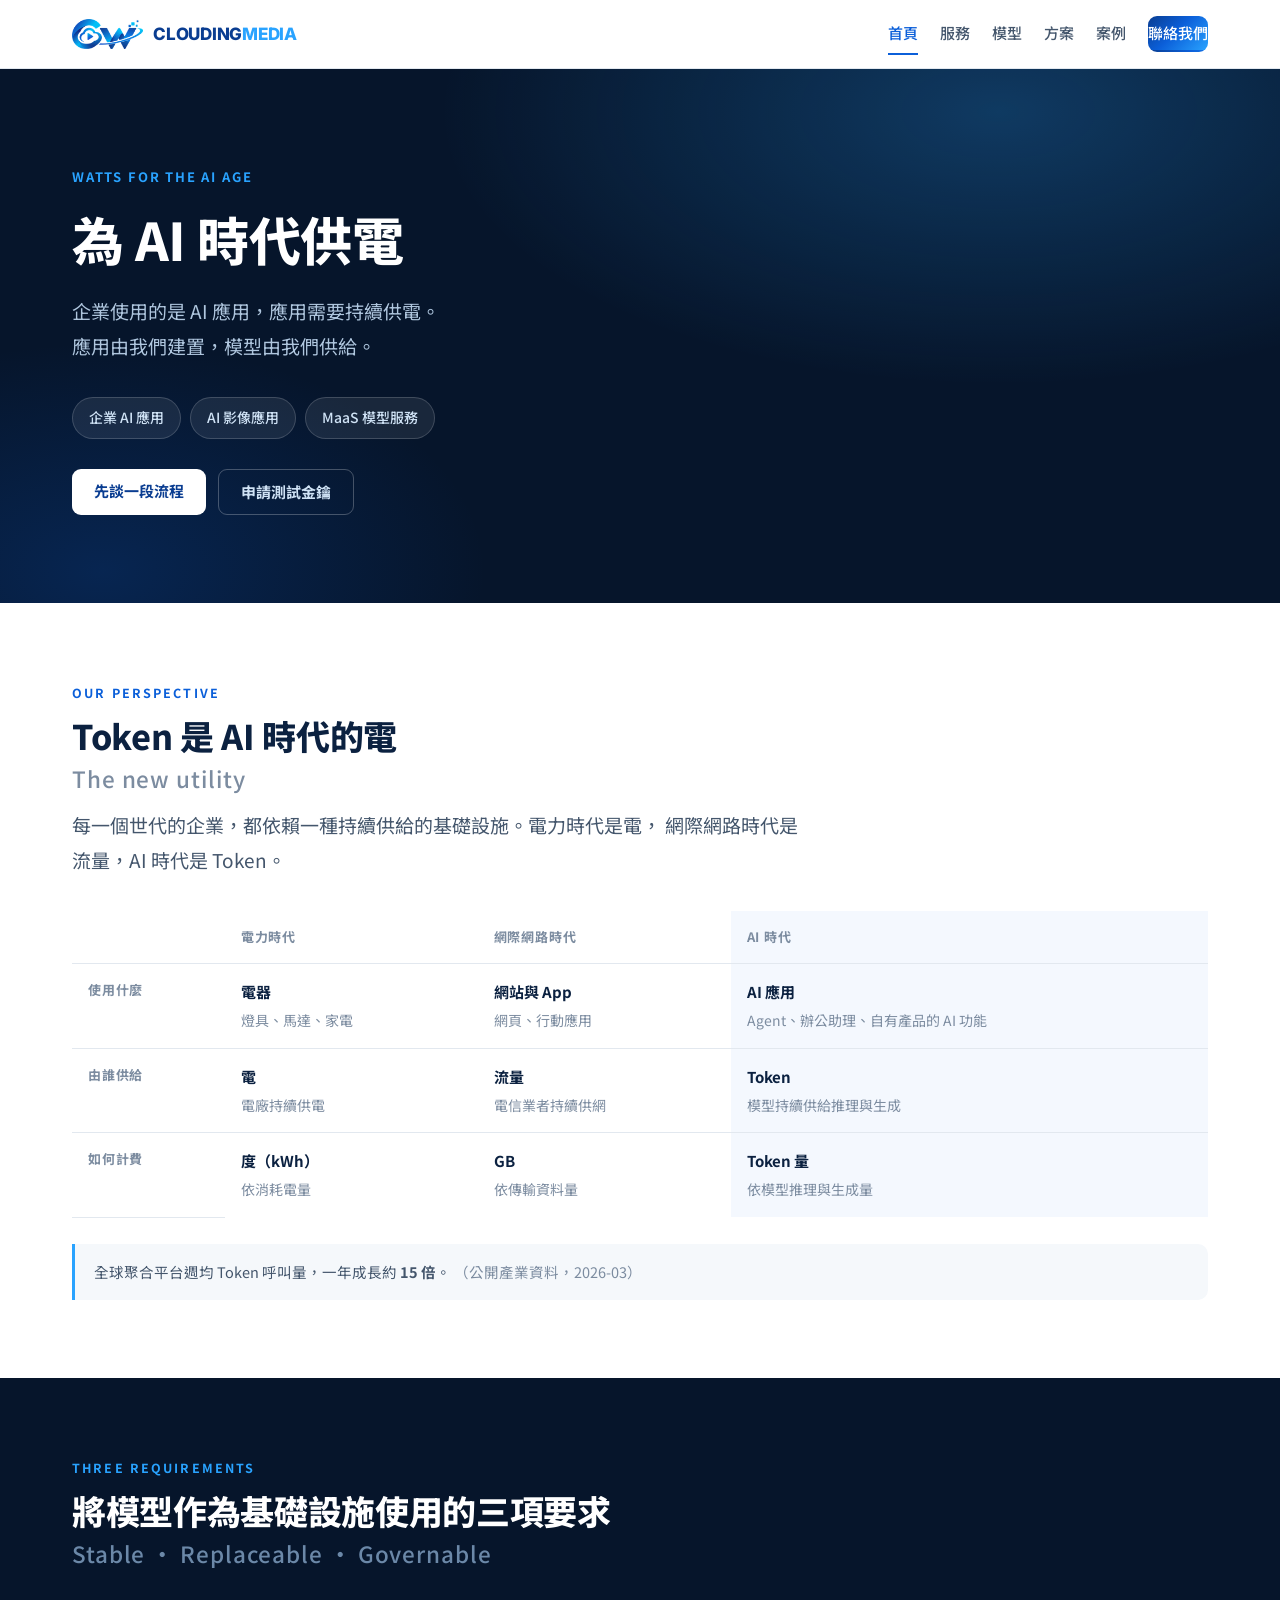
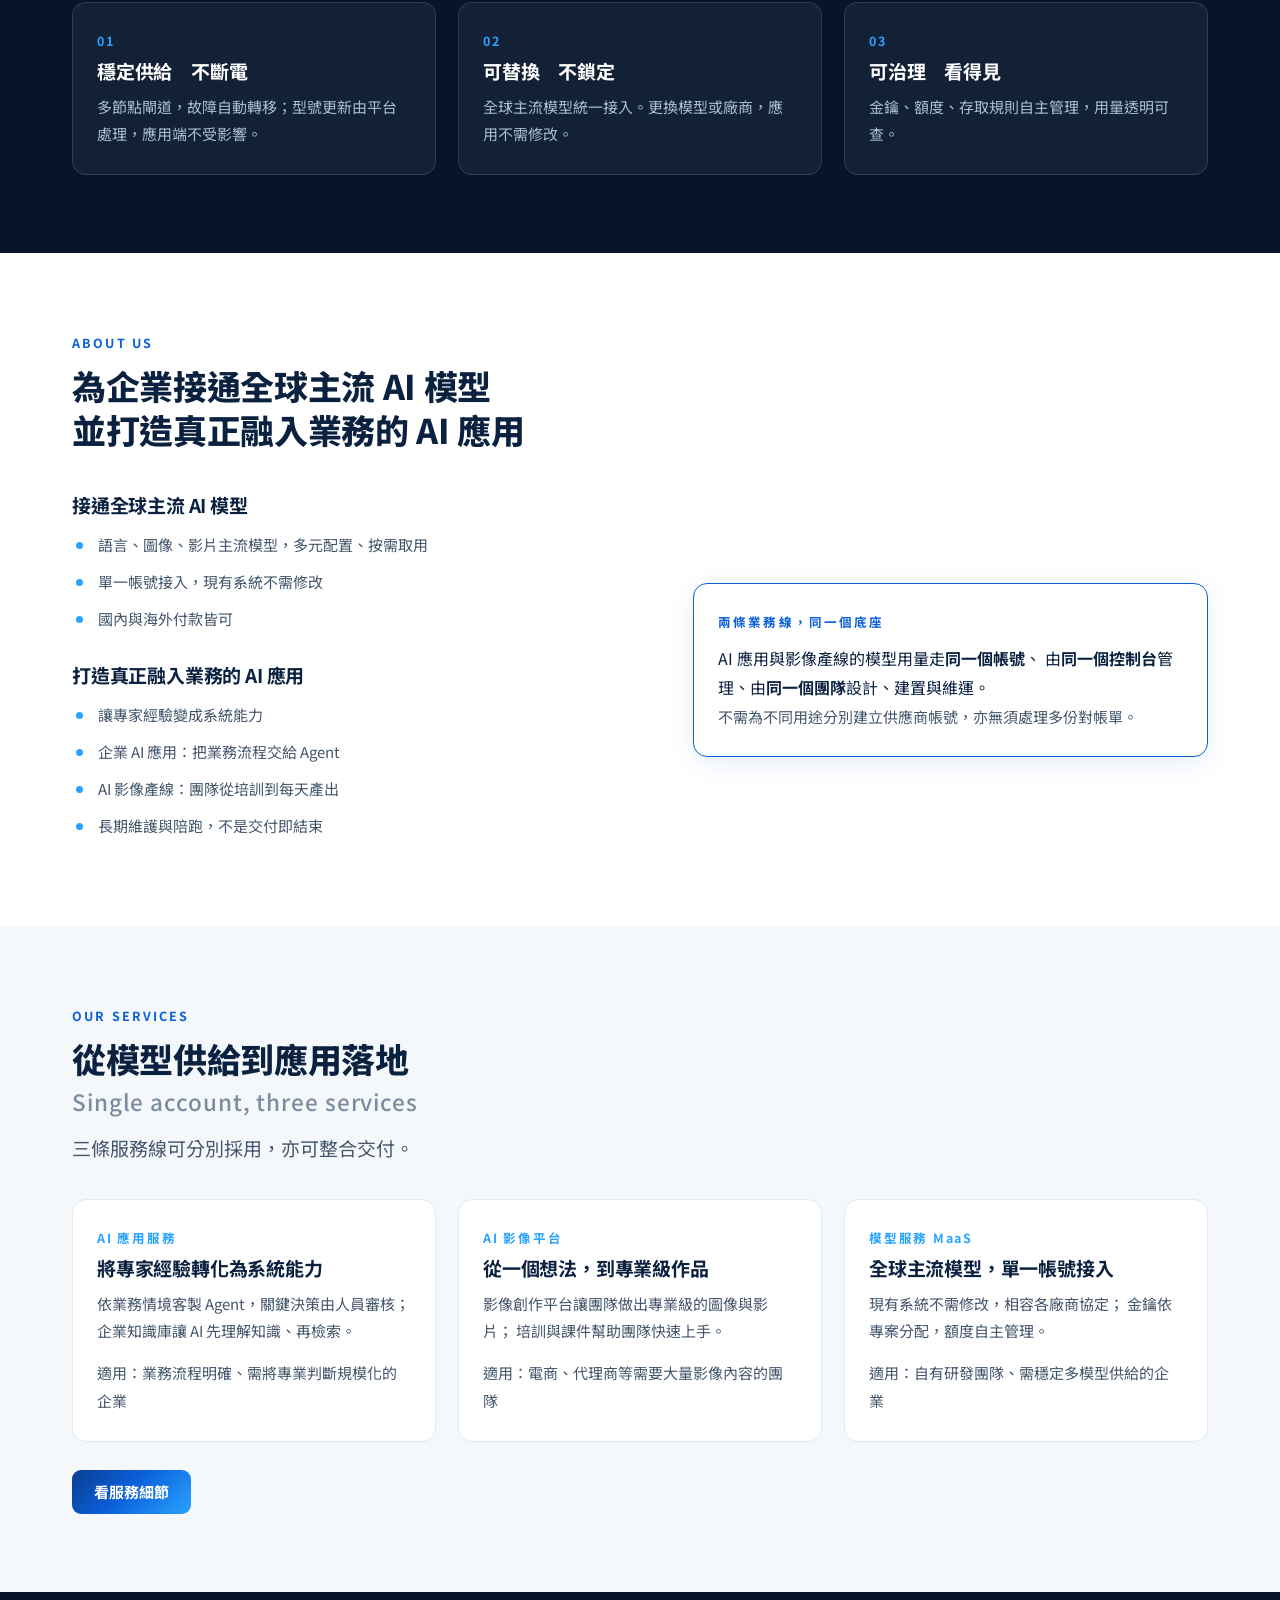
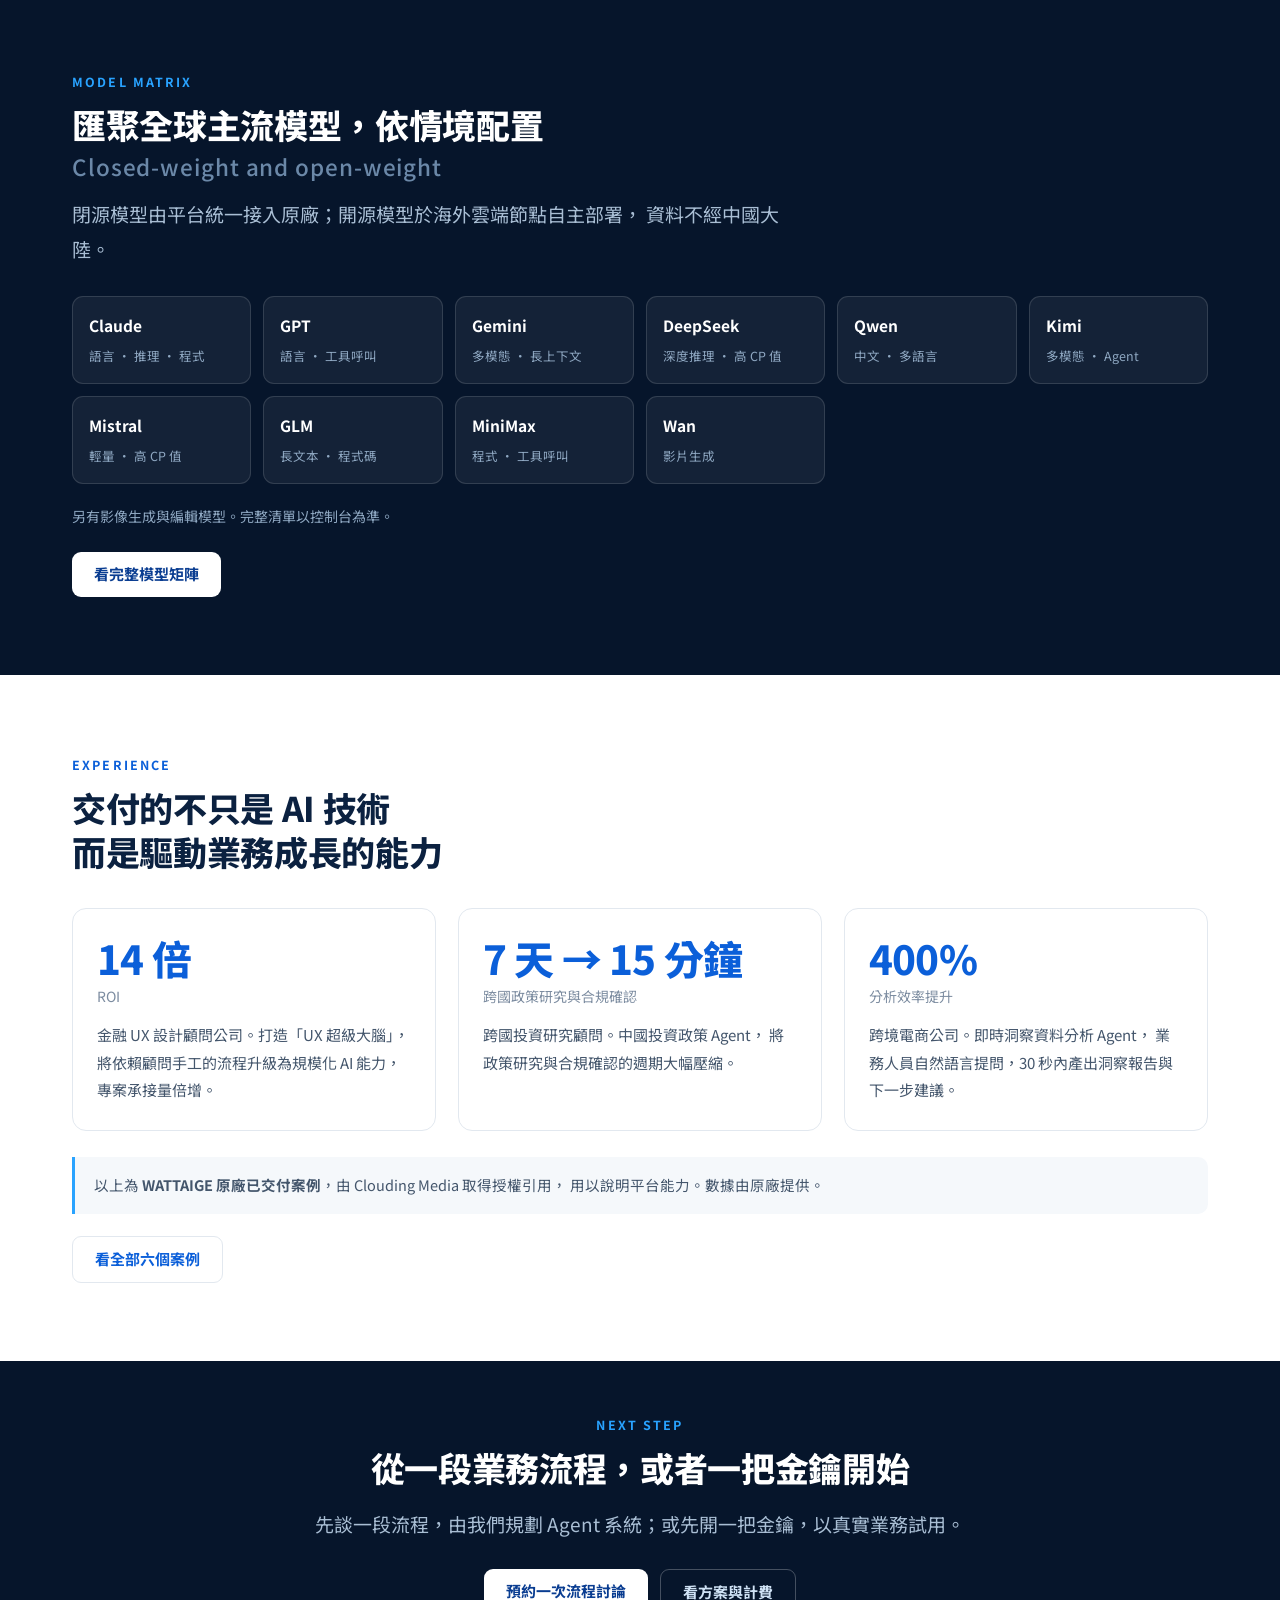
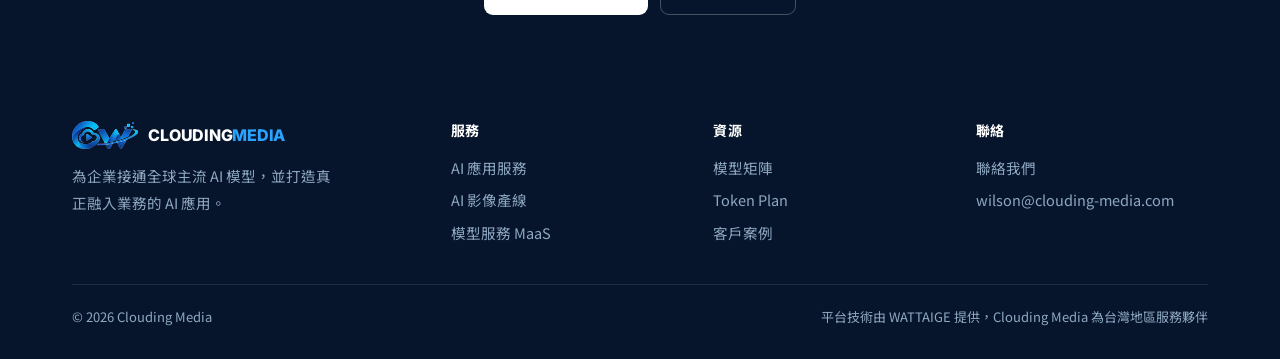
==== commit 7c78cd18: "文案改為商務語體 移除反問句標題與第二人稱對話語氣，共 34 處：  - 反問句標題改為名詞化標題：「這條線適合誰」→「適用對象」、   「我還不確定」→「尚未確定需求」、「為什麼可替換比挑對模型重要" ====
--- a/index.html
+++ b/index.html
@@ -43,7 +43,7 @@
     </div>
     <div class="cta">
       <a class="btn lt" href="contact.html">先談一段流程</a>
-      <a class="btn ghost" href="plans.html" style="color:#CFE2F5!important;border-color:rgba(255,255,255,.25)">或先開一把金鑰</a>
+      <a class="btn ghost" href="plans.html" style="color:#CFE2F5!important;border-color:rgba(255,255,255,.25)">申請測試金鑰</a>
     </div>
   </div>
 </div>
@@ -94,7 +94,7 @@
 <section class="deep">
 <div class="wrap">
   <div class="eyebrow">Three requirements</div>
-  <h2>把模型當基礎設施用，有三項要求<span class="en">Stable · Replaceable · Governable</span></h2>
+  <h2>將模型作為基礎設施使用的三項要求<span class="en">Stable · Replaceable · Governable</span></h2>
 
   <div class="grid g3" style="margin-top:34px">
     <div class="card">
@@ -144,7 +144,7 @@
         AI 應用與影像產線的模型用量走<b>同一個帳號</b>、
         由<b>同一個控制台</b>管理、由<b>同一個團隊</b>設計、建置與維運。</p>
       <p style="margin-bottom:0">
-        你不需要為了不同用途去開三家供應商的帳號，也不需要三份對帳單。</p>
+        不需為不同用途分別建立供應商帳號，亦無須處理多份對帳單。</p>
     </div>
   </div>
 </div>
